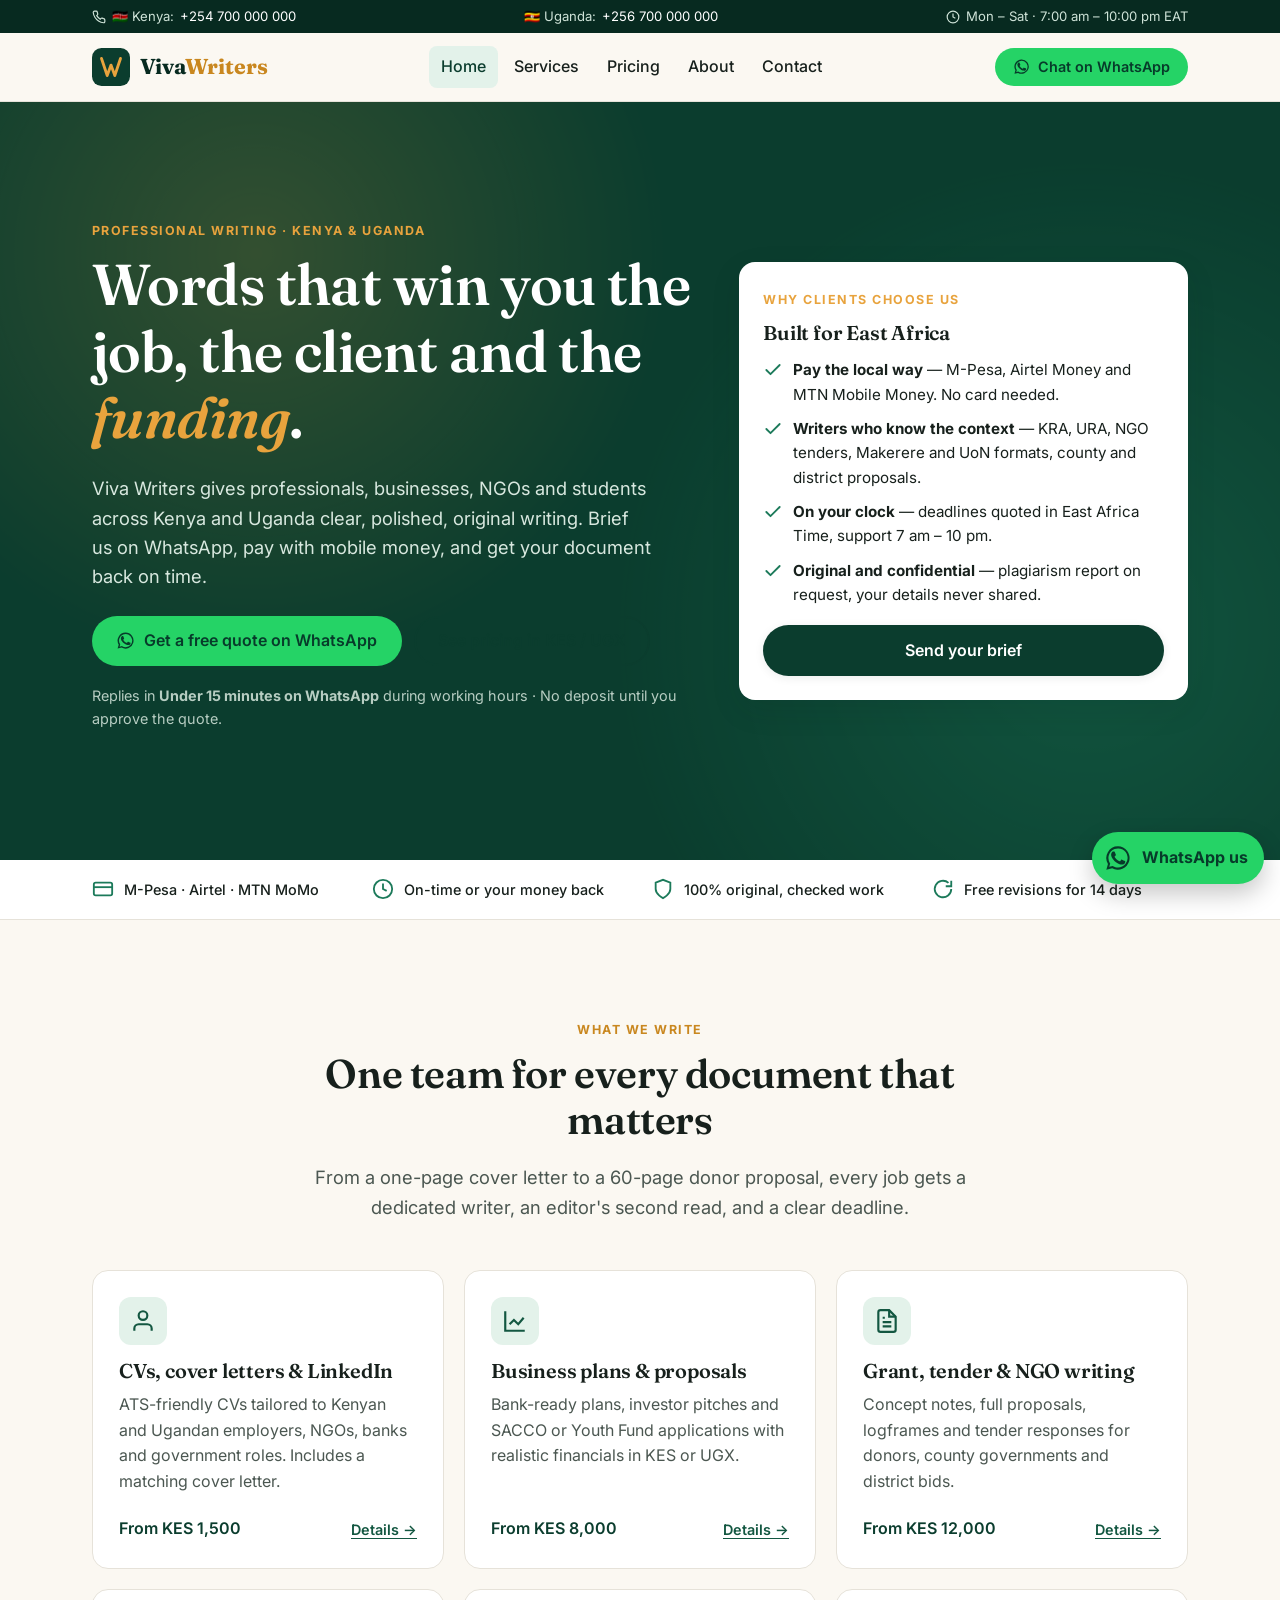
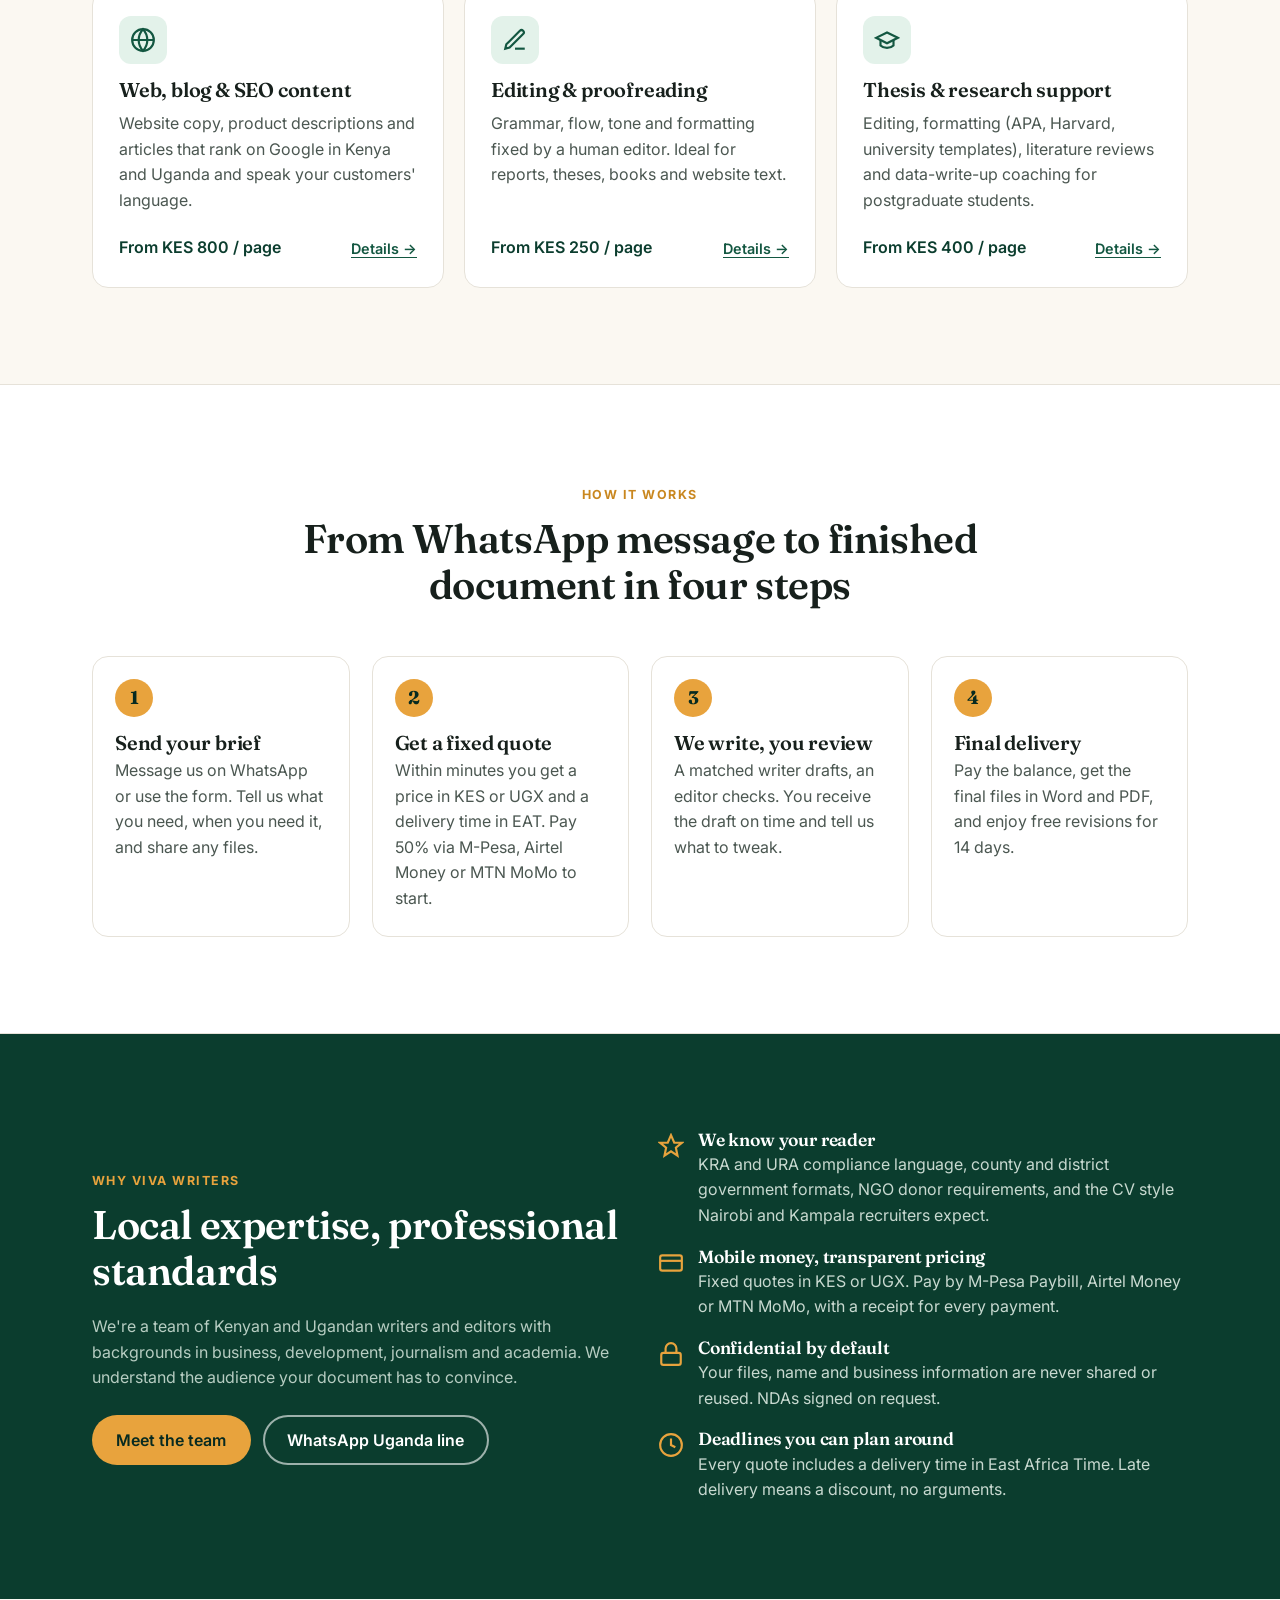
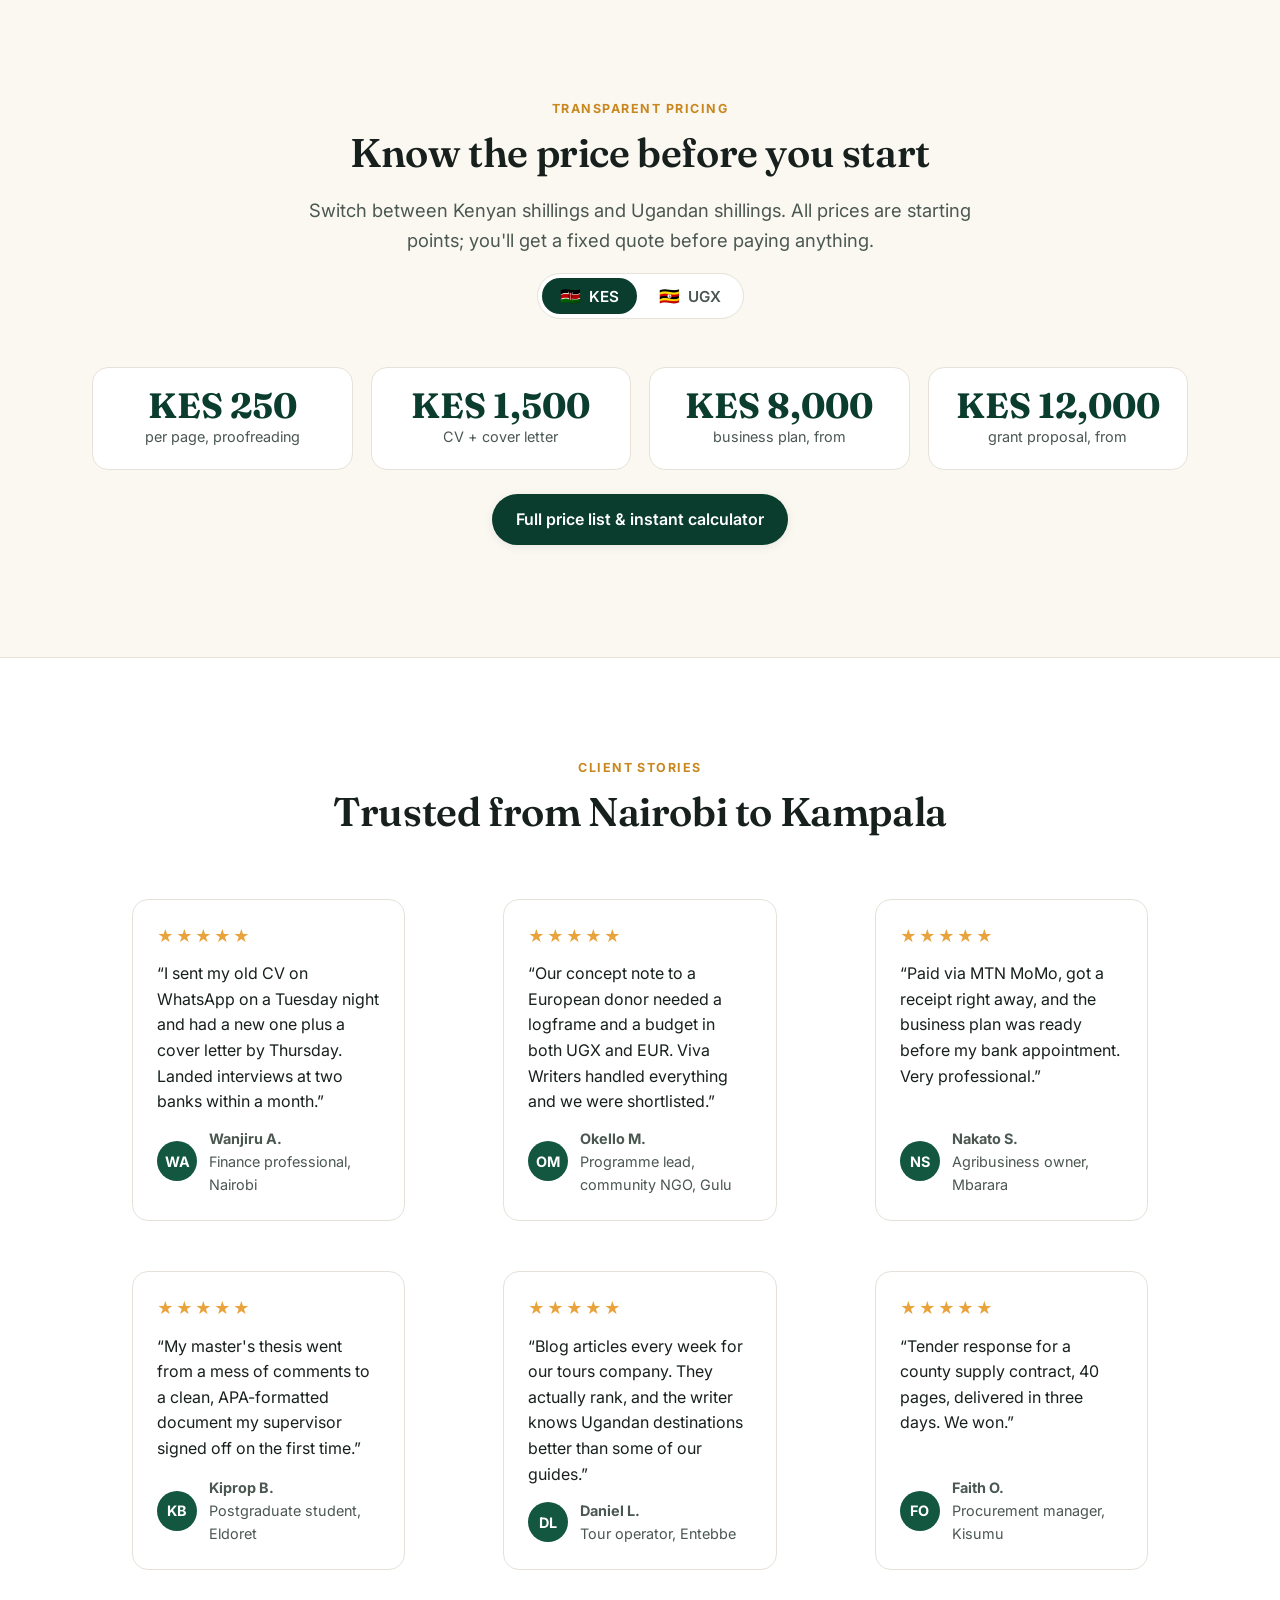
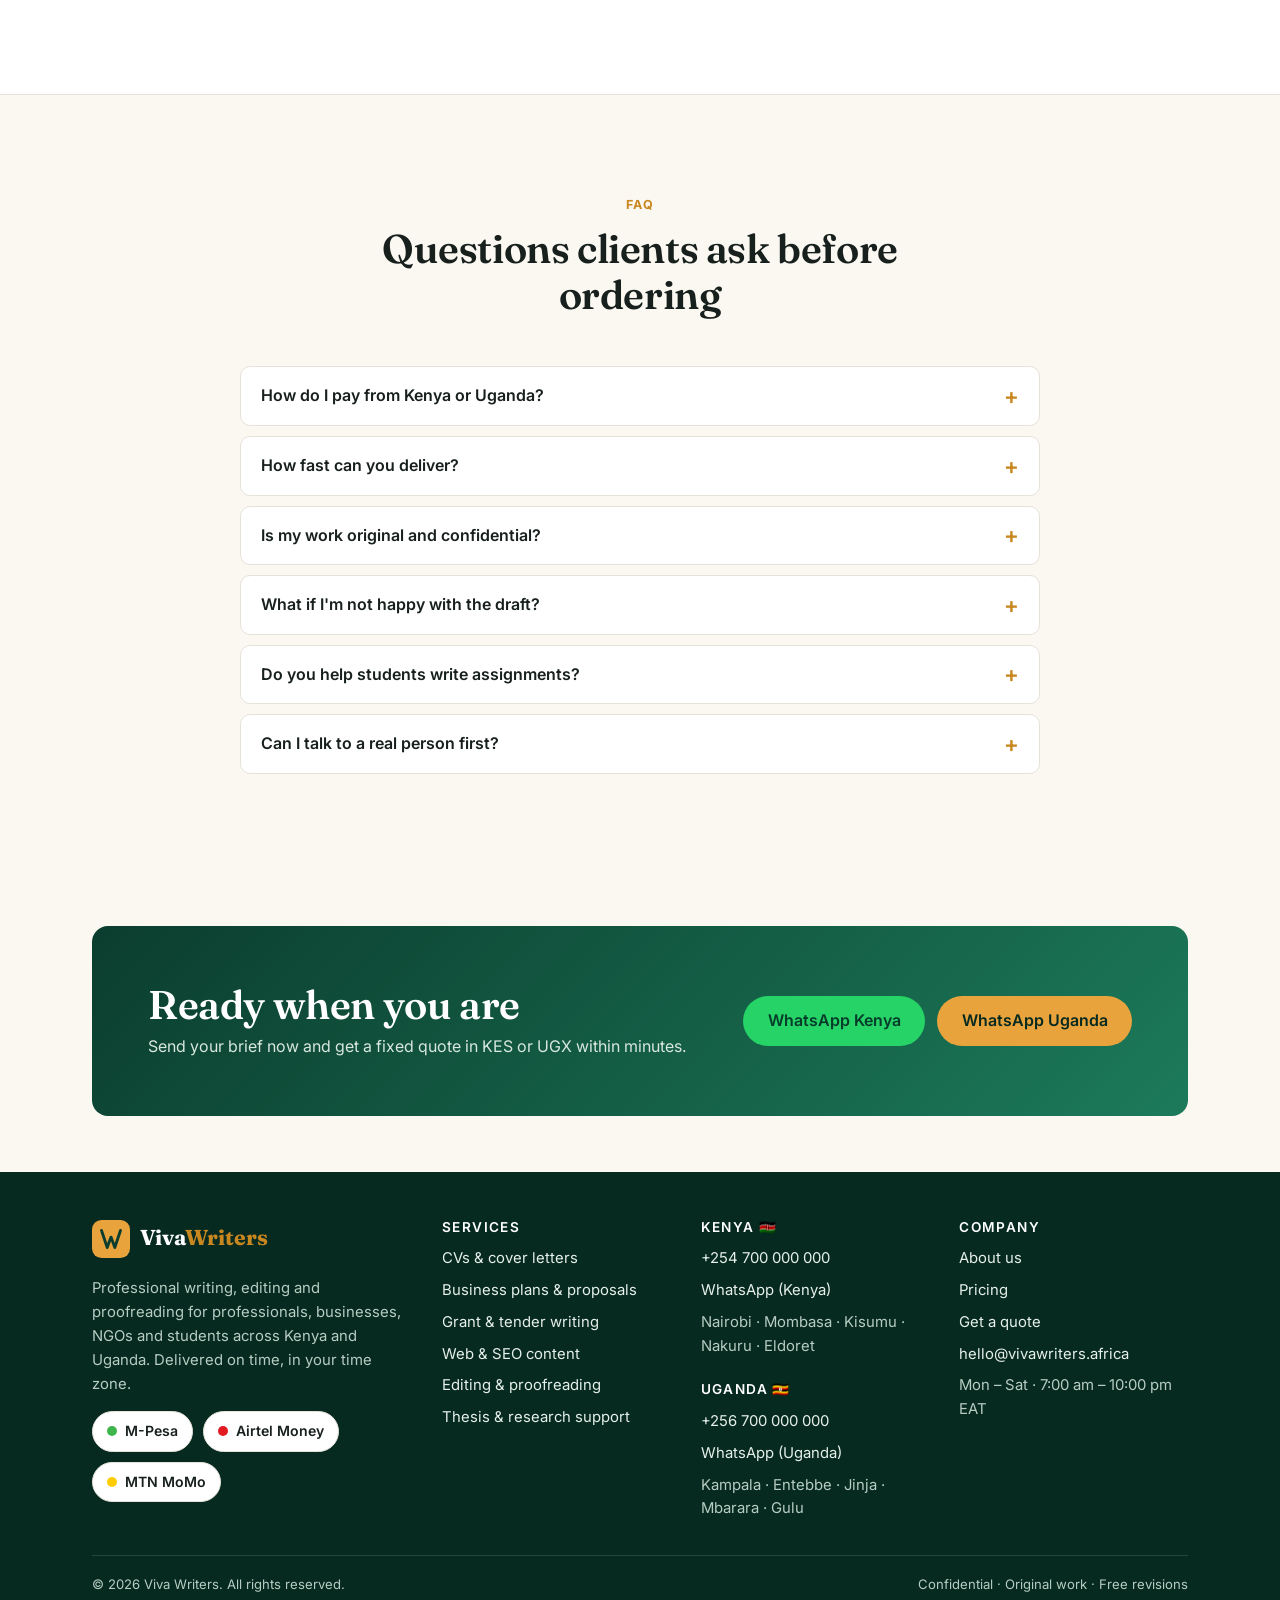
==== index.html @ 2bf0dd85 "Build Viva Writers marketing site for Kenya and Uganda clients Static, mobile-first site with home, " ====
<!DOCTYPE html>
<html lang="en">
<head>
  <meta charset="utf-8">
  <meta name="viewport" content="width=device-width, initial-scale=1">
  <title>Viva Writers | Professional Writing Services in Kenya & Uganda</title>
  <meta name="description" content="CVs, business plans, grant proposals, web content, editing and thesis support for clients in Kenya and Uganda. Fixed quotes in KES or UGX, pay with M-Pesa, Airtel Money or MTN MoMo.">
  <link rel="canonical" href="https://vivawriters.africa/">
  <meta name="theme-color" content="#0b3d2e">
  <meta property="og:type" content="website">
  <meta property="og:site_name" content="Viva Writers">
  <meta property="og:title" content="Viva Writers | Professional Writing Services in Kenya & Uganda">
  <meta property="og:description" content="CVs, business plans, grant proposals, web content, editing and thesis support for clients in Kenya and Uganda. Fixed quotes in KES or UGX, pay with M-Pesa, Airtel Money or MTN MoMo.">
  <meta property="og:url" content="https://vivawriters.africa/">
  <meta property="og:image" content="https://vivawriters.africa/assets/img/og-image.png">
  <meta property="og:locale" content="en_KE">
  <meta property="og:locale:alternate" content="en_UG">
  <meta name="twitter:card" content="summary_large_image">
  <meta name="geo.region" content="KE">
  <meta name="geo.placename" content="Nairobi; Kampala">
  <link rel="icon" href="assets/img/favicon.svg" type="image/svg+xml">
  <link rel="preconnect" href="https://fonts.googleapis.com">
  <link rel="preconnect" href="https://fonts.gstatic.com" crossorigin>
  <link href="https://fonts.googleapis.com/css2?family=Fraunces:ital,opsz,wght@0,9..144,600;0,9..144,700;1,9..144,600&family=Inter:wght@400;500;600;700&display=swap" rel="stylesheet">
  <link rel="stylesheet" href="assets/css/style.css">
  <script type="application/ld+json">
  {
    "@context": "https://schema.org",
    "@type": "ProfessionalService",
    "name": "Viva Writers",
    "description": "Professional writing, editing and proofreading services for clients in Kenya and Uganda. Pay with M-Pesa, Airtel Money or MTN Mobile Money.",
    "url": "https://vivawriters.africa/",
    "email": "hello@vivawriters.africa",
    "telephone": "+254700000000",
    "priceRange": "KES 250 – KES 50,000",
    "currenciesAccepted": "KES, UGX, USD",
    "paymentAccepted": "M-Pesa, Airtel Money, MTN Mobile Money, Bank transfer, PayPal",
    "areaServed": [
      { "@type": "Country", "name": "Kenya" },
      { "@type": "Country", "name": "Uganda" }
    ],
    "openingHours": "Mo-Sa 07:00-22:00",
    "sameAs": []
  }
  </script>
</head>
<body>
<a class="skip-link" href="#main">Skip to content</a>

<div class="topbar">
  <div class="wrap">
    <span><svg viewBox="0 0 24 24" fill="none" stroke="currentColor" stroke-width="2"><path d="M22 16.9v3a2 2 0 0 1-2.2 2 19.8 19.8 0 0 1-8.6-3.1 19.5 19.5 0 0 1-6-6A19.8 19.8 0 0 1 2.1 4.2 2 2 0 0 1 4.1 2h3a2 2 0 0 1 2 1.7c.1.9.4 1.8.7 2.6a2 2 0 0 1-.5 2.1L8.1 9.7a16 16 0 0 0 6 6l1.3-1.3a2 2 0 0 1 2.1-.4c.8.3 1.7.5 2.6.7a2 2 0 0 1 1.7 2z"/></svg>🇰🇪 Kenya: <a href="#" data-phone="ke">+254 700 000 000</a></span>
    <span class="topbar__ug">🇺🇬 Uganda: <a href="#" data-phone="ug">+256 700 000 000</a></span>
    <span><svg viewBox="0 0 24 24" fill="none" stroke="currentColor" stroke-width="2"><circle cx="12" cy="12" r="10"/><path d="M12 6v6l4 2"/></svg><span data-hours>Mon – Sat · 7:00 am – 10:00 pm EAT</span></span>
  </div>
</div>

<header class="header">
  <div class="wrap">
    <a class="logo" href="index.html" aria-label="Viva Writers home">
      <svg viewBox="0 0 40 40" aria-hidden="true"><rect width="40" height="40" rx="10" fill="#0b3d2e"/><path d="M10 11l6 18 4-11 4 11 6-18" fill="none" stroke="#e8a33d" stroke-width="3" stroke-linecap="round" stroke-linejoin="round"/></svg>
      <span>Viva<em>Writers</em></span>
    </a>
    <nav class="nav" aria-label="Main">
      <a href="index.html">Home</a>
      <a href="services.html">Services</a>
      <a href="pricing.html">Pricing</a>
      <a href="about.html">About</a>
      <a href="contact.html">Contact</a>
    </nav>
    <a class="btn btn--wa btn--sm header__cta" href="#" data-wa="ke">
      <svg viewBox="0 0 24 24" fill="currentColor"><path d="M17.5 14.4c-.3-.1-1.8-.9-2-1-.3-.1-.5-.1-.7.1-.2.3-.8 1-.9 1.2-.2.2-.3.2-.6.1-.3-.1-1.3-.5-2.4-1.5-.9-.8-1.5-1.8-1.7-2.1-.2-.3 0-.5.1-.6l.5-.5.3-.5c.1-.2 0-.4 0-.5l-.9-2.2c-.2-.6-.5-.5-.7-.5h-.6c-.2 0-.5.1-.8.4-.3.3-1 1-1 2.5s1.1 2.9 1.2 3.1c.1.2 2.1 3.2 5.1 4.5.7.3 1.3.5 1.7.6.7.2 1.4.2 1.9.1.6-.1 1.8-.7 2-1.4.2-.7.2-1.3.2-1.4-.1-.2-.3-.3-.6-.4zM12 2a10 10 0 0 0-8.6 15.1L2 22l5-1.3A10 10 0 1 0 12 2zm0 18.2c-1.5 0-3-.4-4.2-1.2l-.3-.2-3 .8.8-2.9-.2-.3A8.2 8.2 0 1 1 12 20.2z"/></svg>
      Chat on WhatsApp
    </a>
    <button class="nav-toggle" aria-expanded="false" aria-controls="mobile-nav" aria-label="Menu">
      <svg class="icon-open" viewBox="0 0 24 24" fill="none" stroke="currentColor" stroke-width="2" stroke-linecap="round"><path d="M4 7h16M4 12h16M4 17h16"/></svg>
      <svg class="icon-close" viewBox="0 0 24 24" fill="none" stroke="currentColor" stroke-width="2" stroke-linecap="round"><path d="M6 6l12 12M18 6L6 18"/></svg>
    </button>
  </div>
  <div class="mobile-nav" id="mobile-nav">
    <a href="index.html">Home</a>
    <a href="services.html">Services</a>
    <a href="pricing.html">Pricing</a>
    <a href="about.html">About</a>
    <a href="contact.html">Contact</a>
    <a class="btn btn--wa" href="#" data-wa="ke">Chat on WhatsApp</a>
  </div>
</header>

<main id="main">
<section class="hero">
  <div class="wrap">
    <div>
      <span class="eyebrow">Professional writing · Kenya &amp; Uganda</span>
      <h1>Words that win you the job, the client and the <em>funding</em>.</h1>
      <p class="lead">Viva Writers gives professionals, businesses, NGOs and students across Kenya and Uganda clear, polished, original writing. Brief us on WhatsApp, pay with mobile money, and get your document back on time.</p>
      <div class="btn-row mt-2">
        <a class="btn btn--wa" href="#" data-wa="ke"><svg viewBox="0 0 24 24" fill="currentColor"><path d="M17.5 14.4c-.3-.1-1.8-.9-2-1-.3-.1-.5-.1-.7.1-.2.3-.8 1-.9 1.2-.2.2-.3.2-.6.1-.3-.1-1.3-.5-2.4-1.5-.9-.8-1.5-1.8-1.7-2.1-.2-.3 0-.5.1-.6l.5-.5.3-.5c.1-.2 0-.4 0-.5l-.9-2.2c-.2-.6-.5-.5-.7-.5h-.6c-.2 0-.5.1-.8.4-.3.3-1 1-1 2.5s1.1 2.9 1.2 3.1c.1.2 2.1 3.2 5.1 4.5.7.3 1.3.5 1.7.6.7.2 1.4.2 1.9.1.6-.1 1.8-.7 2-1.4.2-.7.2-1.3.2-1.4-.1-.2-.3-.3-.6-.4zM12 2a10 10 0 0 0-8.6 15.1L2 22l5-1.3A10 10 0 1 0 12 2zm0 18.2c-1.5 0-3-.4-4.2-1.2l-.3-.2-3 .8.8-2.9-.2-.3A8.2 8.2 0 1 1 12 20.2z"/></svg>Get a free quote on WhatsApp</a>
        <a class="btn btn--ghost" href="pricing.html">See pricing in KES / UGX</a>
      </div>
      <p class="hero__note">Replies in <strong data-response>under 15 minutes</strong> during working hours · No deposit until you approve the quote.</p>
    </div>
    <div class="hero__card">
      <span class="eyebrow">Why clients choose us</span>
      <h3>Built for East Africa</h3>
      <ul>
        <li><svg viewBox="0 0 24 24" fill="none" stroke="currentColor" stroke-width="2.2" stroke-linecap="round" stroke-linejoin="round"><path d="M20 6L9 17l-5-5"/></svg><span><strong>Pay the local way</strong> — M-Pesa, Airtel Money and MTN Mobile Money. No card needed.</span></li>
        <li><svg viewBox="0 0 24 24" fill="none" stroke="currentColor" stroke-width="2.2" stroke-linecap="round" stroke-linejoin="round"><path d="M20 6L9 17l-5-5"/></svg><span><strong>Writers who know the context</strong> — KRA, URA, NGO tenders, Makerere and UoN formats, county and district proposals.</span></li>
        <li><svg viewBox="0 0 24 24" fill="none" stroke="currentColor" stroke-width="2.2" stroke-linecap="round" stroke-linejoin="round"><path d="M20 6L9 17l-5-5"/></svg><span><strong>On your clock</strong> — deadlines quoted in East Africa Time, support 7 am – 10 pm.</span></li>
        <li><svg viewBox="0 0 24 24" fill="none" stroke="currentColor" stroke-width="2.2" stroke-linecap="round" stroke-linejoin="round"><path d="M20 6L9 17l-5-5"/></svg><span><strong>Original and confidential</strong> — plagiarism report on request, your details never shared.</span></li>
      </ul>
      <a class="btn btn--primary btn--block" href="contact.html">Send your brief</a>
    </div>
  </div>
</section>

<section class="trust" aria-label="Highlights">
  <div class="wrap">
    <div class="trust__item"><svg viewBox="0 0 24 24" fill="none" stroke="currentColor" stroke-width="2"><rect x="2" y="5" width="20" height="14" rx="2"/><path d="M2 10h20"/></svg>M-Pesa · Airtel · MTN MoMo</div>
    <div class="trust__item"><svg viewBox="0 0 24 24" fill="none" stroke="currentColor" stroke-width="2"><circle cx="12" cy="12" r="10"/><path d="M12 6v6l4 2"/></svg>On-time or your money back</div>
    <div class="trust__item"><svg viewBox="0 0 24 24" fill="none" stroke="currentColor" stroke-width="2"><path d="M12 22s8-4 8-10V5l-8-3-8 3v7c0 6 8 10 8 10z"/></svg>100% original, checked work</div>
    <div class="trust__item"><svg viewBox="0 0 24 24" fill="none" stroke="currentColor" stroke-width="2"><path d="M21 12a9 9 0 1 1-3-6.7"/><path d="M21 3v6h-6"/></svg>Free revisions for 14 days</div>
  </div>
</section>

<section class="section">
  <div class="wrap">
    <div class="section-head center">
      <span class="eyebrow">What we write</span>
      <h2>One team for every document that matters</h2>
      <p class="lead">From a one-page cover letter to a 60-page donor proposal, every job gets a dedicated writer, an editor's second read, and a clear deadline.</p>
    </div>
    <div class="grid grid--3">
      <article class="card">
        <div class="card__icon"><svg viewBox="0 0 24 24" fill="none" stroke="currentColor" stroke-width="2"><path d="M20 21v-2a4 4 0 0 0-4-4H8a4 4 0 0 0-4 4v2"/><circle cx="12" cy="7" r="4"/></svg></div>
        <h3>CVs, cover letters &amp; LinkedIn</h3>
        <p>ATS-friendly CVs tailored to Kenyan and Ugandan employers, NGOs, banks and government roles. Includes a matching cover letter.</p>
        <div class="price"><span data-kes="1500" data-prefix="From ">From KES 1,500</span><a href="services.html#cv">Details →</a></div>
      </article>
      <article class="card">
        <div class="card__icon"><svg viewBox="0 0 24 24" fill="none" stroke="currentColor" stroke-width="2"><path d="M3 3v18h18"/><path d="M7 15l4-4 4 4 5-6"/></svg></div>
        <h3>Business plans &amp; proposals</h3>
        <p>Bank-ready plans, investor pitches and SACCO or Youth Fund applications with realistic financials in KES or UGX.</p>
        <div class="price"><span data-kes="8000" data-prefix="From ">From KES 8,000</span><a href="services.html#business">Details →</a></div>
      </article>
      <article class="card">
        <div class="card__icon"><svg viewBox="0 0 24 24" fill="none" stroke="currentColor" stroke-width="2"><path d="M14 2H6a2 2 0 0 0-2 2v16a2 2 0 0 0 2 2h12a2 2 0 0 0 2-2V8z"/><path d="M14 2v6h6M16 13H8M16 17H8M10 9H8"/></svg></div>
        <h3>Grant, tender &amp; NGO writing</h3>
        <p>Concept notes, full proposals, logframes and tender responses for donors, county governments and district bids.</p>
        <div class="price"><span data-kes="12000" data-prefix="From ">From KES 12,000</span><a href="services.html#grants">Details →</a></div>
      </article>
      <article class="card">
        <div class="card__icon"><svg viewBox="0 0 24 24" fill="none" stroke="currentColor" stroke-width="2"><circle cx="12" cy="12" r="10"/><path d="M2 12h20M12 2a15 15 0 0 1 4 10 15 15 0 0 1-4 10 15 15 0 0 1-4-10 15 15 0 0 1 4-10z"/></svg></div>
        <h3>Web, blog &amp; SEO content</h3>
        <p>Website copy, product descriptions and articles that rank on Google in Kenya and Uganda and speak your customers' language.</p>
        <div class="price"><span data-kes="800" data-prefix="From " data-suffix=" / page">From KES 800 / page</span><a href="services.html#content">Details →</a></div>
      </article>
      <article class="card">
        <div class="card__icon"><svg viewBox="0 0 24 24" fill="none" stroke="currentColor" stroke-width="2"><path d="M12 20h9"/><path d="M16.5 3.5a2.1 2.1 0 0 1 3 3L7 19l-4 1 1-4z"/></svg></div>
        <h3>Editing &amp; proofreading</h3>
        <p>Grammar, flow, tone and formatting fixed by a human editor. Ideal for reports, theses, books and website text.</p>
        <div class="price"><span data-kes="250" data-prefix="From " data-suffix=" / page">From KES 250 / page</span><a href="services.html#editing">Details →</a></div>
      </article>
      <article class="card">
        <div class="card__icon"><svg viewBox="0 0 24 24" fill="none" stroke="currentColor" stroke-width="2"><path d="M22 10L12 5 2 10l10 5z"/><path d="M6 12v5c3 3 9 3 12 0v-5"/></svg></div>
        <h3>Thesis &amp; research support</h3>
        <p>Editing, formatting (APA, Harvard, university templates), literature reviews and data-write-up coaching for postgraduate students.</p>
        <div class="price"><span data-kes="400" data-prefix="From " data-suffix=" / page">From KES 400 / page</span><a href="services.html#academic">Details →</a></div>
      </article>
    </div>
  </div>
</section>

<section class="section section--alt">
  <div class="wrap">
    <div class="section-head center">
      <span class="eyebrow">How it works</span>
      <h2>From WhatsApp message to finished document in four steps</h2>
    </div>
    <div class="steps">
      <div class="step"><h3>Send your brief</h3><p>Message us on WhatsApp or use the form. Tell us what you need, when you need it, and share any files.</p></div>
      <div class="step"><h3>Get a fixed quote</h3><p>Within minutes you get a price in KES or UGX and a delivery time in EAT. Pay 50% via M-Pesa, Airtel Money or MTN MoMo to start.</p></div>
      <div class="step"><h3>We write, you review</h3><p>A matched writer drafts, an editor checks. You receive the draft on time and tell us what to tweak.</p></div>
      <div class="step"><h3>Final delivery</h3><p>Pay the balance, get the final files in Word and PDF, and enjoy free revisions for 14 days.</p></div>
    </div>
  </div>
</section>

<section class="section section--dark">
  <div class="wrap split">
    <div>
      <span class="eyebrow">Why Viva Writers</span>
      <h2>Local expertise, professional standards</h2>
      <p class="muted">We're a team of Kenyan and Ugandan writers and editors with backgrounds in business, development, journalism and academia. We understand the audience your document has to convince.</p>
      <div class="btn-row mt-2">
        <a class="btn btn--gold" href="about.html">Meet the team</a>
        <a class="btn btn--ghost" href="#" data-wa="ug">WhatsApp Uganda line</a>
      </div>
    </div>
    <div class="features">
      <div class="feature"><svg viewBox="0 0 24 24" fill="none" stroke="currentColor" stroke-width="2"><path d="M12 2l3 7h7l-5.5 4.5L18 21l-6-4-6 4 1.5-7.5L2 9h7z"/></svg><div><h3>We know your reader</h3><p>KRA and URA compliance language, county and district government formats, NGO donor requirements, and the CV style Nairobi and Kampala recruiters expect.</p></div></div>
      <div class="feature"><svg viewBox="0 0 24 24" fill="none" stroke="currentColor" stroke-width="2"><rect x="2" y="5" width="20" height="14" rx="2"/><path d="M2 10h20"/></svg><div><h3>Mobile money, transparent pricing</h3><p>Fixed quotes in KES or UGX. Pay by M-Pesa Paybill, Airtel Money or MTN MoMo, with a receipt for every payment.</p></div></div>
      <div class="feature"><svg viewBox="0 0 24 24" fill="none" stroke="currentColor" stroke-width="2"><rect x="3" y="11" width="18" height="11" rx="2"/><path d="M7 11V7a5 5 0 0 1 10 0v4"/></svg><div><h3>Confidential by default</h3><p>Your files, name and business information are never shared or reused. NDAs signed on request.</p></div></div>
      <div class="feature"><svg viewBox="0 0 24 24" fill="none" stroke="currentColor" stroke-width="2"><circle cx="12" cy="12" r="10"/><path d="M12 6v6l4 2"/></svg><div><h3>Deadlines you can plan around</h3><p>Every quote includes a delivery time in East Africa Time. Late delivery means a discount, no arguments.</p></div></div>
    </div>
  </div>
</section>

<section class="section">
  <div class="wrap">
    <div class="section-head center">
      <span class="eyebrow">Transparent pricing</span>
      <h2>Know the price before you start</h2>
      <p class="lead">Switch between Kenyan shillings and Ugandan shillings. All prices are starting points; you'll get a fixed quote before paying anything.</p>
      <div class="currency-toggle" role="group" aria-label="Currency">
        <button type="button" data-set-currency="KES" aria-pressed="true"><span class="flag">🇰🇪</span> KES</button>
        <button type="button" data-set-currency="UGX" aria-pressed="false"><span class="flag">🇺🇬</span> UGX</button>
      </div>
    </div>
    <div class="stats">
      <div class="stat"><strong data-kes="250">KES 250</strong><span>per page, proofreading</span></div>
      <div class="stat"><strong data-kes="1500">KES 1,500</strong><span>CV + cover letter</span></div>
      <div class="stat"><strong data-kes="8000">KES 8,000</strong><span>business plan, from</span></div>
      <div class="stat"><strong data-kes="12000">KES 12,000</strong><span>grant proposal, from</span></div>
    </div>
    <p class="center mt-2"><a class="btn btn--primary" href="pricing.html">Full price list &amp; instant calculator</a></p>
  </div>
</section>

<section class="section section--alt">
  <div class="wrap">
    <div class="section-head center">
      <span class="eyebrow">Client stories</span>
      <h2>Trusted from Nairobi to Kampala</h2>
    </div>
    <div class="testimonials">
      <figure class="testimonial">
        <div class="stars" aria-label="5 out of 5 stars">★★★★★</div>
        <blockquote>“I sent my old CV on WhatsApp on a Tuesday night and had a new one plus a cover letter by Thursday. Landed interviews at two banks within a month.”</blockquote>
        <figcaption><span class="avatar">WA</span><span><strong>Wanjiru A.</strong><br>Finance professional, Nairobi</span></figcaption>
      </figure>
      <figure class="testimonial">
        <div class="stars" aria-label="5 out of 5 stars">★★★★★</div>
        <blockquote>“Our concept note to a European donor needed a logframe and a budget in both UGX and EUR. Viva Writers handled everything and we were shortlisted.”</blockquote>
        <figcaption><span class="avatar">OM</span><span><strong>Okello M.</strong><br>Programme lead, community NGO, Gulu</span></figcaption>
      </figure>
      <figure class="testimonial">
        <div class="stars" aria-label="5 out of 5 stars">★★★★★</div>
        <blockquote>“Paid via MTN MoMo, got a receipt right away, and the business plan was ready before my bank appointment. Very professional.”</blockquote>
        <figcaption><span class="avatar">NS</span><span><strong>Nakato S.</strong><br>Agribusiness owner, Mbarara</span></figcaption>
      </figure>
      <figure class="testimonial">
        <div class="stars" aria-label="5 out of 5 stars">★★★★★</div>
        <blockquote>“My master's thesis went from a mess of comments to a clean, APA-formatted document my supervisor signed off on the first time.”</blockquote>
        <figcaption><span class="avatar">KB</span><span><strong>Kiprop B.</strong><br>Postgraduate student, Eldoret</span></figcaption>
      </figure>
      <figure class="testimonial">
        <div class="stars" aria-label="5 out of 5 stars">★★★★★</div>
        <blockquote>“Blog articles every week for our tours company. They actually rank, and the writer knows Ugandan destinations better than some of our guides.”</blockquote>
        <figcaption><span class="avatar">DL</span><span><strong>Daniel L.</strong><br>Tour operator, Entebbe</span></figcaption>
      </figure>
      <figure class="testimonial">
        <div class="stars" aria-label="5 out of 5 stars">★★★★★</div>
        <blockquote>“Tender response for a county supply contract, 40 pages, delivered in three days. We won.”</blockquote>
        <figcaption><span class="avatar">FO</span><span><strong>Faith O.</strong><br>Procurement manager, Kisumu</span></figcaption>
      </figure>
    </div>
  </div>
</section>

<section class="section">
  <div class="wrap">
    <div class="section-head center">
      <span class="eyebrow">FAQ</span>
      <h2>Questions clients ask before ordering</h2>
    </div>
    <div class="faq">
      <details><summary>How do I pay from Kenya or Uganda?</summary><p>In Kenya, pay via M-Pesa Paybill or Send Money. In Uganda, use MTN Mobile Money or Airtel Money. Bank transfer and PayPal are also available. You pay 50% to start and the balance on delivery, and every payment gets a receipt.</p></details>
      <details><summary>How fast can you deliver?</summary><p>Short documents such as CVs and cover letters can be ready in 24 hours. Longer proposals and plans usually take 3 to 7 days. Rush delivery is available at a surcharge shown on the pricing page.</p></details>
      <details><summary>Is my work original and confidential?</summary><p>Yes. Everything is written from scratch and checked with plagiarism software. We never resell, publish or share your documents, and we sign NDAs on request.</p></details>
      <details><summary>What if I'm not happy with the draft?</summary><p>You get free revisions for 14 days after delivery. If we miss the agreed deadline, you receive a discount. If we can't deliver what was agreed, you get a refund.</p></details>
      <details><summary>Do you help students write assignments?</summary><p>We support students with editing, proofreading, formatting, referencing and research coaching. We don't write assessed work for submission as your own, but we will make your own work as strong as it can be.</p></details>
      <details><summary>Can I talk to a real person first?</summary><p>Of course. Message the Kenya or Uganda WhatsApp line and a coordinator, not a bot, will answer during working hours.</p></details>
    </div>
  </div>
</section>

<section class="section section--tight">
  <div class="wrap">
    <div class="cta-band">
      <div>
        <h2>Ready when you are</h2>
        <p>Send your brief now and get a fixed quote in KES or UGX within minutes.</p>
      </div>
      <div class="btn-row">
        <a class="btn btn--wa" href="#" data-wa="ke">WhatsApp Kenya</a>
        <a class="btn btn--gold" href="#" data-wa="ug">WhatsApp Uganda</a>
      </div>
    </div>
  </div>
</section>
</main>

<footer class="footer">
  <div class="wrap">
    <div class="footer__grid">
      <div>
        <a class="logo" href="index.html"><svg viewBox="0 0 40 40" aria-hidden="true"><rect width="40" height="40" rx="10" fill="#e8a33d"/><path d="M10 11l6 18 4-11 4 11 6-18" fill="none" stroke="#0b3d2e" stroke-width="3" stroke-linecap="round" stroke-linejoin="round"/></svg><span>Viva<em>Writers</em></span></a>
        <p class="mt-1">Professional writing, editing and proofreading for professionals, businesses, NGOs and students across Kenya and Uganda. Delivered on time, in your time zone.</p>
        <div class="pay-badges">
          <span class="badge badge--mpesa"><i></i>M-Pesa</span>
          <span class="badge badge--airtel"><i></i>Airtel Money</span>
          <span class="badge badge--mtn"><i></i>MTN MoMo</span>
        </div>
      </div>
      <div>
        <h4>Services</h4>
        <ul>
          <li><a href="services.html#cv">CVs &amp; cover letters</a></li>
          <li><a href="services.html#business">Business plans &amp; proposals</a></li>
          <li><a href="services.html#grants">Grant &amp; tender writing</a></li>
          <li><a href="services.html#content">Web &amp; SEO content</a></li>
          <li><a href="services.html#editing">Editing &amp; proofreading</a></li>
          <li><a href="services.html#academic">Thesis &amp; research support</a></li>
        </ul>
      </div>
      <div>
        <h4>Kenya 🇰🇪</h4>
        <ul>
          <li><a href="#" data-phone="ke">+254 700 000 000</a></li>
          <li><a href="#" data-wa="ke">WhatsApp (Kenya)</a></li>
          <li>Nairobi · Mombasa · Kisumu · Nakuru · Eldoret</li>
        </ul>
        <h4 class="mt-2">Uganda 🇺🇬</h4>
        <ul>
          <li><a href="#" data-phone="ug">+256 700 000 000</a></li>
          <li><a href="#" data-wa="ug">WhatsApp (Uganda)</a></li>
          <li>Kampala · Entebbe · Jinja · Mbarara · Gulu</li>
        </ul>
      </div>
      <div>
        <h4>Company</h4>
        <ul>
          <li><a href="about.html">About us</a></li>
          <li><a href="pricing.html">Pricing</a></li>
          <li><a href="contact.html">Get a quote</a></li>
          <li><a href="#" data-email>hello@vivawriters.africa</a></li>
          <li><span data-hours>Mon – Sat · 7:00 am – 10:00 pm EAT</span></li>
        </ul>
      </div>
    </div>
    <div class="footer__bottom">
      <span>© <span data-year>2026</span> Viva Writers. All rights reserved.</span>
      <span>Confidential · Original work · Free revisions</span>
    </div>
  </div>
</footer>

<a class="wa-float" href="#" data-wa="ke" aria-label="Chat with us on WhatsApp">
  <svg viewBox="0 0 24 24" fill="currentColor"><path d="M17.5 14.4c-.3-.1-1.8-.9-2-1-.3-.1-.5-.1-.7.1-.2.3-.8 1-.9 1.2-.2.2-.3.2-.6.1-.3-.1-1.3-.5-2.4-1.5-.9-.8-1.5-1.8-1.7-2.1-.2-.3 0-.5.1-.6l.5-.5.3-.5c.1-.2 0-.4 0-.5l-.9-2.2c-.2-.6-.5-.5-.7-.5h-.6c-.2 0-.5.1-.8.4-.3.3-1 1-1 2.5s1.1 2.9 1.2 3.1c.1.2 2.1 3.2 5.1 4.5.7.3 1.3.5 1.7.6.7.2 1.4.2 1.9.1.6-.1 1.8-.7 2-1.4.2-.7.2-1.3.2-1.4-.1-.2-.3-.3-.6-.4zM12 2a10 10 0 0 0-8.6 15.1L2 22l5-1.3A10 10 0 1 0 12 2zm0 18.2c-1.5 0-3-.4-4.2-1.2l-.3-.2-3 .8.8-2.9-.2-.3A8.2 8.2 0 1 1 12 20.2z"/></svg>
  <span>WhatsApp us</span>
</a>

<script src="assets/js/config.js"></script>
<script src="assets/js/main.js"></script>
</body>
</html>
---- assets/css/style.css ----
/* ==========================================================================
   Viva Writers – stylesheet
   Mobile-first, lightweight, no framework. Colours: deep forest green,
   warm gold, cream paper. Fonts: Fraunces (display) + Inter (text).
   ========================================================================== */

:root {
  --green-900: #072a20;
  --green-800: #0b3d2e;
  --green-700: #135741;
  --green-600: #1c7a5a;
  --green-100: #e3f2ea;
  --gold-600: #c9871f;
  --gold-500: #e8a33d;
  --gold-100: #fdf1dc;
  --cream: #fbf8f2;
  --paper: #ffffff;
  --ink: #17201c;
  --ink-soft: #4b5751;
  --ink-mute: #7d877f;
  --line: #e6e2d9;
  --wa: #25d366;
  --wa-dark: #128c7e;
  --radius: 16px;
  --radius-sm: 10px;
  --shadow: 0 10px 30px rgba(7, 42, 32, .10);
  --shadow-sm: 0 2px 10px rgba(7, 42, 32, .08);
  --font-display: "Fraunces", Georgia, "Times New Roman", serif;
  --font-body: "Inter", system-ui, -apple-system, "Segoe UI", Roboto, sans-serif;
  --max: 1160px;
  --gutter: clamp(16px, 4vw, 32px);
}

*, *::before, *::after { box-sizing: border-box; }
html { scroll-behavior: smooth; -webkit-text-size-adjust: 100%; }
body {
  margin: 0;
  font-family: var(--font-body);
  font-size: 16px;
  line-height: 1.6;
  color: var(--ink);
  background: var(--cream);
}
img, svg { max-width: 100%; display: block; }
a { color: var(--green-700); text-decoration-thickness: 1px; text-underline-offset: 3px; }
a:hover { color: var(--green-600); }
h1, h2, h3, h4 { font-family: var(--font-display); line-height: 1.15; margin: 0 0 .5em; font-weight: 600; letter-spacing: -.01em; }
h1 { font-size: clamp(2.1rem, 5.5vw, 3.6rem); }
h2 { font-size: clamp(1.7rem, 3.6vw, 2.5rem); }
h3 { font-size: 1.25rem; }
p { margin: 0 0 1em; }
ul { padding-left: 1.2em; }
.lead { font-size: 1.15rem; color: var(--ink-soft); }
.muted { color: var(--ink-mute); }
.small { font-size: .875rem; }
.eyebrow {
  display: inline-block; font-size: .78rem; font-weight: 700; letter-spacing: .12em;
  text-transform: uppercase; color: var(--gold-600); margin-bottom: .9em;
}
.center { text-align: center; }
.wrap { max-width: var(--max); margin: 0 auto; padding-inline: var(--gutter); }
.section { padding-block: clamp(56px, 8vw, 96px); }
.section--tight { padding-block: clamp(36px, 5vw, 56px); }
.section--alt { background: var(--paper); border-block: 1px solid var(--line); }
.section--dark { background: var(--green-800); color: #eef5f1; }
.section--dark h2, .section--dark h3 { color: #fff; }
.section--dark .eyebrow { color: var(--gold-500); }
.section--dark .muted { color: #b7cdc2; }
.section-head { max-width: 680px; margin-bottom: clamp(28px, 4vw, 48px); }
.section-head.center { margin-inline: auto; }
.skip-link {
  position: absolute; left: -999px; top: 8px; background: var(--gold-500); color: var(--ink);
  padding: 8px 12px; border-radius: 8px; z-index: 1000;
}
.skip-link:focus { left: 8px; }
:focus-visible { outline: 3px solid var(--gold-500); outline-offset: 2px; }

/* Buttons ---------------------------------------------------------------- */
.btn {
  display: inline-flex; align-items: center; justify-content: center; gap: .55em;
  padding: .85em 1.4em; border-radius: 999px; font-weight: 600; font-size: 1rem;
  text-decoration: none; border: 2px solid transparent; cursor: pointer; line-height: 1.2;
  transition: transform .15s ease, box-shadow .15s ease, background .15s ease;
  font-family: var(--font-body);
}
.btn:hover { transform: translateY(-1px); }
.btn:active { transform: translateY(0); }
.btn svg { width: 1.2em; height: 1.2em; flex: none; }
.btn--primary { background: var(--green-800); color: #fff; box-shadow: var(--shadow-sm); }
.btn--primary:hover { background: var(--green-700); color: #fff; }
.btn--gold { background: var(--gold-500); color: var(--green-900); }
.btn--gold:hover { background: #f0b356; color: var(--green-900); }
.btn--wa { background: var(--wa); color: #073b2a; }
.btn--wa:hover { background: #2ee374; color: #073b2a; }
.btn--ghost { background: transparent; color: var(--green-800); border-color: var(--green-800); }
.btn--ghost:hover { background: var(--green-100); color: var(--green-800); }
.section--dark .btn--ghost { color: #fff; border-color: rgba(255,255,255,.6); }
.section--dark .btn--ghost:hover { background: rgba(255,255,255,.1); color: #fff; }
.btn--block { width: 100%; }
.btn--sm { padding: .6em 1.1em; font-size: .9rem; }
.btn-row { display: flex; flex-wrap: wrap; gap: 12px; }

/* Header ----------------------------------------------------------------- */
.topbar {
  background: var(--green-900); color: #cfe3d8; font-size: .82rem;
}
.topbar .wrap { display: flex; flex-wrap: wrap; justify-content: space-between; gap: 6px 18px; padding-block: 6px; }
.topbar a { color: #fff; text-decoration: none; }
.topbar a:hover { text-decoration: underline; }
.topbar span { display: inline-flex; align-items: center; gap: 6px; }
.topbar svg { width: 14px; height: 14px; }
.topbar .topbar__ug { display: none; }
@media (min-width: 640px) { .topbar .topbar__ug { display: inline-flex; } }

.header {
  position: sticky; top: 0; z-index: 50; background: rgba(251,248,242,.92);
  backdrop-filter: saturate(150%) blur(10px); border-bottom: 1px solid var(--line);
}
.header .wrap { display: flex; align-items: center; justify-content: space-between; gap: 16px; min-height: 68px; }
.logo { display: inline-flex; align-items: center; gap: 10px; text-decoration: none; color: var(--green-900); font-family: var(--font-display); font-weight: 700; font-size: 1.35rem; }
.logo svg { width: 38px; height: 38px; }
.logo span em { font-style: normal; color: var(--gold-600); }
.nav { display: none; align-items: center; gap: 4px; }
.nav a { padding: 8px 12px; border-radius: 8px; text-decoration: none; color: var(--ink); font-weight: 500; }
.nav a:hover, .nav a[aria-current="page"] { background: var(--green-100); color: var(--green-800); }
.header__cta { display: none; }
.nav-toggle {
  display: inline-flex; align-items: center; justify-content: center; width: 44px; height: 44px;
  border: 1px solid var(--line); background: #fff; border-radius: 10px; cursor: pointer;
}
.nav-toggle svg { width: 22px; height: 22px; }
.nav-toggle .icon-close { display: none; }
.nav-toggle[aria-expanded="true"] .icon-open { display: none; }
.nav-toggle[aria-expanded="true"] .icon-close { display: block; }
.mobile-nav { display: none; background: #fff; border-bottom: 1px solid var(--line); }
.mobile-nav.is-open { display: block; }
.mobile-nav a { display: block; padding: 14px var(--gutter); text-decoration: none; color: var(--ink); font-weight: 500; border-top: 1px solid var(--line); }
.mobile-nav a[aria-current="page"] { color: var(--green-800); background: var(--green-100); }
.mobile-nav .btn { margin: 14px var(--gutter); display: flex; border-top: 0; }
@media (min-width: 900px) {
  .nav, .header__cta { display: inline-flex; }
  .nav-toggle, .mobile-nav { display: none !important; }
}

/* Hero ------------------------------------------------------------------- */
.hero {
  position: relative; overflow: hidden; background: var(--green-800); color: #fff;
  padding-block: clamp(56px, 9vw, 120px);
}
.hero::before {
  content: ""; position: absolute; inset: 0; pointer-events: none; opacity: .18;
  background-image: radial-gradient(circle at 20% 20%, var(--gold-500) 0, transparent 35%),
                    radial-gradient(circle at 85% 70%, #2fbf8b 0, transparent 40%);
}
.hero .wrap { position: relative; display: grid; gap: 40px; align-items: center; }
.hero h1 { color: #fff; margin-bottom: .4em; }
.hero h1 em { font-style: italic; color: var(--gold-500); }
.hero .lead { color: #d8e8df; max-width: 560px; }
.hero .eyebrow { color: var(--gold-500); }
.hero__note { margin-top: 18px; color: #b7cdc2; font-size: .9rem; }
.hero__card {
  background: #fff; color: var(--ink); border-radius: var(--radius); padding: 24px; box-shadow: var(--shadow);
}
.hero__card h3 { margin-bottom: 4px; }
.hero__card ul { list-style: none; padding: 0; margin: 14px 0 18px; display: grid; gap: 10px; }
.hero__card li { display: flex; gap: 10px; align-items: flex-start; font-size: .95rem; }
.hero__card li svg { width: 20px; height: 20px; flex: none; color: var(--green-600); margin-top: 2px; }
@media (min-width: 900px) { .hero .wrap { grid-template-columns: 1.15fr .85fr; } }

/* Trust strip ------------------------------------------------------------ */
.trust { background: var(--paper); border-bottom: 1px solid var(--line); }
.trust .wrap { display: grid; grid-template-columns: repeat(2, 1fr); gap: 14px 24px; padding-block: 18px; }
.trust__item { display: flex; align-items: center; gap: 10px; font-size: .9rem; font-weight: 500; }
.trust__item svg { width: 22px; height: 22px; color: var(--green-600); flex: none; }
@media (min-width: 760px) { .trust .wrap { grid-template-columns: repeat(4, 1fr); } }

/* Stats ------------------------------------------------------------------ */
.stats { display: grid; grid-template-columns: repeat(2, 1fr); gap: 18px; }
.stat { text-align: center; padding: 20px 10px; background: var(--paper); border: 1px solid var(--line); border-radius: var(--radius); }
.stat strong { display: block; font-family: var(--font-display); font-size: 2.2rem; color: var(--green-800); line-height: 1; }
.stat span { font-size: .9rem; color: var(--ink-soft); }
@media (min-width: 760px) { .stats { grid-template-columns: repeat(4, 1fr); } }

/* Cards / grids ---------------------------------------------------------- */
.grid { display: grid; gap: 20px; }
.grid--2 { grid-template-columns: 1fr; }
.grid--3 { grid-template-columns: 1fr; }
@media (min-width: 640px) { .grid--2, .grid--3 { grid-template-columns: repeat(2, 1fr); } }
@media (min-width: 960px) { .grid--3 { grid-template-columns: repeat(3, 1fr); } }
.card {
  background: var(--paper); border: 1px solid var(--line); border-radius: var(--radius); padding: 26px;
  display: flex; flex-direction: column; gap: 10px; transition: transform .2s ease, box-shadow .2s ease;
}
.card:hover { transform: translateY(-3px); box-shadow: var(--shadow); }
.card__icon {
  width: 48px; height: 48px; border-radius: 12px; background: var(--green-100); color: var(--green-700);
  display: grid; place-items: center;
}
.card__icon svg { width: 26px; height: 26px; }
.card h3 { margin: 4px 0 0; }
.card p { color: var(--ink-soft); margin: 0; }
.card .price { margin-top: auto; padding-top: 12px; font-weight: 600; color: var(--green-800); display: flex; justify-content: space-between; align-items: center; gap: 8px; flex-wrap: wrap; }
.card .price a { font-size: .9rem; }
.section--dark .card { background: rgba(255,255,255,.06); border-color: rgba(255,255,255,.14); color: #eef5f1; }
.section--dark .card p { color: #c8d9d0; }
.section--dark .card__icon { background: rgba(232,163,61,.18); color: var(--gold-500); }

/* Steps ------------------------------------------------------------------ */
.steps { display: grid; gap: 22px; counter-reset: step; }
.step { position: relative; padding: 24px 24px 24px 74px; background: var(--paper); border: 1px solid var(--line); border-radius: var(--radius); }
.step::before {
  counter-increment: step; content: counter(step);
  position: absolute; left: 22px; top: 22px; width: 38px; height: 38px; border-radius: 50%;
  background: var(--gold-500); color: var(--green-900); font-weight: 700; display: grid; place-items: center; font-family: var(--font-display); font-size: 1.15rem;
}
.step h3 { margin-bottom: 4px; }
.step p { margin: 0; color: var(--ink-soft); }
@media (min-width: 900px) { .steps { grid-template-columns: repeat(4, 1fr); } .step { padding: 74px 22px 24px; } }

/* Feature list ----------------------------------------------------------- */
.features { display: grid; gap: 18px; }
.feature { display: flex; gap: 14px; }
.feature svg { width: 26px; height: 26px; flex: none; color: var(--gold-500); margin-top: 3px; }
.feature h3 { font-size: 1.1rem; margin-bottom: 2px; }
.feature p { margin: 0; color: var(--ink-soft); }
.section--dark .feature p { color: #c8d9d0; }
.split { display: grid; gap: 36px; align-items: center; }
@media (min-width: 900px) { .split { grid-template-columns: 1fr 1fr; } }
.section--dark .features .feature p { color: #c8d9d0; }

/* Currency toggle -------------------------------------------------------- */
.currency-toggle {
  display: inline-flex; background: var(--paper); border: 1px solid var(--line); border-radius: 999px; padding: 4px; gap: 4px;
}
.currency-toggle button {
  border: 0; background: transparent; padding: 8px 18px; border-radius: 999px; font-weight: 600; cursor: pointer;
  color: var(--ink-soft); font-family: var(--font-body); font-size: .95rem; display: inline-flex; align-items: center; gap: 8px;
}
.currency-toggle button[aria-pressed="true"] { background: var(--green-800); color: #fff; }
.currency-toggle .flag { font-size: 1.1em; }

/* Pricing table ---------------------------------------------------------- */
.table-wrap { overflow-x: auto; border: 1px solid var(--line); border-radius: var(--radius); background: var(--paper); }
table { width: 100%; border-collapse: collapse; min-width: 560px; }
th, td { padding: 14px 16px; text-align: left; border-bottom: 1px solid var(--line); vertical-align: top; }
th { background: var(--green-100); color: var(--green-800); font-size: .85rem; letter-spacing: .04em; text-transform: uppercase; }
tr:last-child td { border-bottom: 0; }
td strong { color: var(--green-800); }

/* Calculator ------------------------------------------------------------- */
.calc { display: grid; gap: 24px; }
@media (min-width: 900px) { .calc { grid-template-columns: 1.1fr .9fr; } }
.calc__result {
  background: var(--green-800); color: #fff; border-radius: var(--radius); padding: 28px; display: flex; flex-direction: column; gap: 10px;
}
.calc__result .amount { font-family: var(--font-display); font-size: clamp(2.2rem, 5vw, 3.2rem); line-height: 1; color: var(--gold-500); }
.calc__result .muted { color: #b7cdc2; }
.calc__result .btn { margin-top: auto; }

/* Forms ------------------------------------------------------------------ */
.form { display: grid; gap: 16px; }
.form__row { display: grid; gap: 16px; }
@media (min-width: 640px) { .form__row { grid-template-columns: 1fr 1fr; } }
label { font-weight: 600; font-size: .92rem; display: block; margin-bottom: 6px; }
label .opt { font-weight: 400; color: var(--ink-mute); }
input, select, textarea {
  width: 100%; padding: 12px 14px; border: 1px solid #cfcbc2; border-radius: var(--radius-sm); font: inherit; color: var(--ink);
  background: #fff;
}
input:focus, select:focus, textarea:focus { border-color: var(--green-600); outline: 3px solid rgba(28,122,90,.18); }
textarea { min-height: 130px; resize: vertical; }
.form__note { font-size: .85rem; color: var(--ink-mute); }
.form__status { padding: 12px 14px; border-radius: var(--radius-sm); font-size: .95rem; display: none; }
.form__status.is-ok { display: block; background: var(--green-100); color: var(--green-800); }
.form__status.is-err { display: block; background: #fde8e8; color: #8a1f1f; }
.honeypot { position: absolute; left: -9999px; }

/* Testimonials ----------------------------------------------------------- */
.testimonials {
  display: grid; grid-auto-flow: column; grid-auto-columns: min(85%, 360px); gap: 18px; overflow-x: auto;
  scroll-snap-type: x mandatory; padding-bottom: 12px; -webkit-overflow-scrolling: touch;
}
.testimonials::-webkit-scrollbar { height: 8px; }
.testimonials::-webkit-scrollbar-thumb { background: var(--line); border-radius: 8px; }
.testimonial { scroll-snap-align: start; background: var(--paper); border: 1px solid var(--line); border-radius: var(--radius); padding: 24px; display: flex; flex-direction: column; gap: 12px; }
.testimonial .stars { color: var(--gold-500); letter-spacing: 2px; }
.testimonial blockquote { margin: 0; font-size: 1rem; color: var(--ink); }
.testimonial figcaption { display: flex; align-items: center; gap: 12px; font-size: .9rem; color: var(--ink-soft); margin-top: auto; }
.avatar { width: 40px; height: 40px; border-radius: 50%; background: var(--green-700); color: #fff; display: grid; place-items: center; font-weight: 700; flex: none; }
@media (min-width: 960px) { .testimonials { grid-auto-flow: row; grid-template-columns: repeat(3, 1fr); grid-auto-columns: auto; overflow: visible; } }

/* FAQ -------------------------------------------------------------------- */
.faq { display: grid; gap: 10px; max-width: 800px; margin-inline: auto; }
.faq details { background: var(--paper); border: 1px solid var(--line); border-radius: var(--radius-sm); padding: 0 20px; }
.faq summary { cursor: pointer; padding: 16px 0; font-weight: 600; list-style: none; display: flex; justify-content: space-between; gap: 12px; align-items: center; }
.faq summary::-webkit-details-marker { display: none; }
.faq summary::after { content: "+"; font-size: 1.4rem; color: var(--gold-600); line-height: 1; }
.faq details[open] summary::after { content: "–"; }
.faq details p { padding-bottom: 16px; margin: 0; color: var(--ink-soft); }

/* CTA band --------------------------------------------------------------- */
.cta-band { background: linear-gradient(135deg, var(--green-800), var(--green-600)); color: #fff; border-radius: var(--radius); padding: clamp(30px, 5vw, 56px); display: grid; gap: 22px; align-items: center; }
.cta-band h2 { color: #fff; margin: 0; }
.cta-band p { margin: 6px 0 0; color: #d8e8df; }
@media (min-width: 800px) { .cta-band { grid-template-columns: 1.4fr auto; } }

/* Payment badges --------------------------------------------------------- */
.pay-badges { display: flex; flex-wrap: wrap; gap: 10px; }
.badge {
  display: inline-flex; align-items: center; gap: 8px; padding: 8px 14px; border-radius: 999px; background: var(--paper);
  border: 1px solid var(--line); font-size: .88rem; font-weight: 600; color: var(--ink);
}
.badge i { width: 10px; height: 10px; border-radius: 50%; display: inline-block; }
.badge--mpesa i { background: #3fb54b; }
.badge--airtel i { background: #e21b22; }
.badge--mtn i { background: #ffcc00; }
.badge--bank i { background: var(--green-700); }
.badge--paypal i { background: #1e63c6; }
.section--dark .badge { background: rgba(255,255,255,.08); border-color: rgba(255,255,255,.18); color: #fff; }

/* Contact blocks --------------------------------------------------------- */
.contact-card { background: var(--paper); border: 1px solid var(--line); border-radius: var(--radius); padding: 24px; }
.contact-card h3 { display: flex; align-items: center; gap: 10px; }
.contact-card h3 .flag { font-size: 1.3em; }
.contact-card dl { margin: 0; display: grid; grid-template-columns: auto 1fr; gap: 8px 14px; font-size: .95rem; }
.contact-card dt { color: var(--ink-mute); }
.contact-card dd { margin: 0; }
.cities { display: flex; flex-wrap: wrap; gap: 8px; list-style: none; padding: 0; margin: 12px 0 0; }
.cities li { background: var(--green-100); color: var(--green-800); padding: 4px 12px; border-radius: 999px; font-size: .85rem; font-weight: 500; }

/* Prose pages ------------------------------------------------------------ */
.page-hero { background: var(--green-800); color: #fff; padding-block: clamp(44px, 7vw, 80px); }
.page-hero h1 { color: #fff; margin-bottom: .3em; }
.page-hero p { color: #d8e8df; max-width: 640px; margin: 0; font-size: 1.1rem; }
.service-block { display: grid; gap: 24px; padding-block: 36px; border-bottom: 1px solid var(--line); }
.service-block:last-child { border-bottom: 0; }
.service-block h2 { font-size: 1.6rem; }
.service-block ul { margin: 0; padding-left: 1.1em; color: var(--ink-soft); }
.service-block .aside { background: var(--paper); border: 1px solid var(--line); border-radius: var(--radius); padding: 22px; }
.service-block .aside strong { font-size: 1.3rem; color: var(--green-800); font-family: var(--font-display); display: block; }
@media (min-width: 900px) { .service-block { grid-template-columns: 1.4fr .8fr; align-items: start; } }
.checklist { list-style: none; padding: 0; margin: 0; display: grid; gap: 10px; }
.checklist li { display: flex; gap: 10px; align-items: flex-start; }
.checklist svg { width: 20px; height: 20px; color: var(--green-600); flex: none; margin-top: 3px; }

/* Team ------------------------------------------------------------------- */
.team { display: grid; gap: 20px; grid-template-columns: 1fr; }
@media (min-width: 640px) { .team { grid-template-columns: repeat(2, 1fr); } }
@media (min-width: 960px) { .team { grid-template-columns: repeat(4, 1fr); } }
.member { text-align: center; background: var(--paper); border: 1px solid var(--line); border-radius: var(--radius); padding: 24px 18px; }
.member .avatar { width: 72px; height: 72px; font-size: 1.4rem; margin: 0 auto 12px; background: var(--green-800); }
.member h3 { font-size: 1.1rem; margin-bottom: 2px; }
.member p { margin: 0; font-size: .9rem; color: var(--ink-soft); }

/* Footer ----------------------------------------------------------------- */
.footer { background: var(--green-900); color: #b7cdc2; padding-block: 48px 28px; font-size: .93rem; }
.footer a { color: #e6f0ea; text-decoration: none; }
.footer a:hover { color: var(--gold-500); }
.footer__grid { display: grid; gap: 30px; }
@media (min-width: 760px) { .footer__grid { grid-template-columns: 1.4fr 1fr 1fr 1fr; } }
.footer h4 { color: #fff; font-family: var(--font-body); font-size: .85rem; text-transform: uppercase; letter-spacing: .1em; margin-bottom: 12px; }
.footer ul { list-style: none; padding: 0; margin: 0; display: grid; gap: 8px; }
.footer .logo { color: #fff; }
.footer__bottom { border-top: 1px solid rgba(255,255,255,.12); margin-top: 34px; padding-top: 18px; display: flex; flex-wrap: wrap; justify-content: space-between; gap: 8px; font-size: .82rem; }

/* Floating WhatsApp ------------------------------------------------------ */
.wa-float {
  position: fixed; right: 16px; bottom: 16px; z-index: 60; display: inline-flex; align-items: center; gap: 10px;
  background: var(--wa); color: #073b2a; padding: 12px 16px 12px 12px; border-radius: 999px; text-decoration: none;
  font-weight: 700; box-shadow: 0 10px 24px rgba(0,0,0,.22);
}
.wa-float svg { width: 28px; height: 28px; }
.wa-float span { display: none; }
@media (min-width: 640px) { .wa-float span { display: inline; } }
.wa-float:hover { background: #2ee374; color: #073b2a; }

/* Utilities -------------------------------------------------------------- */
.mt-1 { margin-top: 12px; } .mt-2 { margin-top: 24px; } .mt-3 { margin-top: 40px; }
.mb-0 { margin-bottom: 0; }
.hide { display: none !important; }
@media (prefers-reduced-motion: reduce) { html { scroll-behavior: auto; } .btn, .card { transition: none; } }
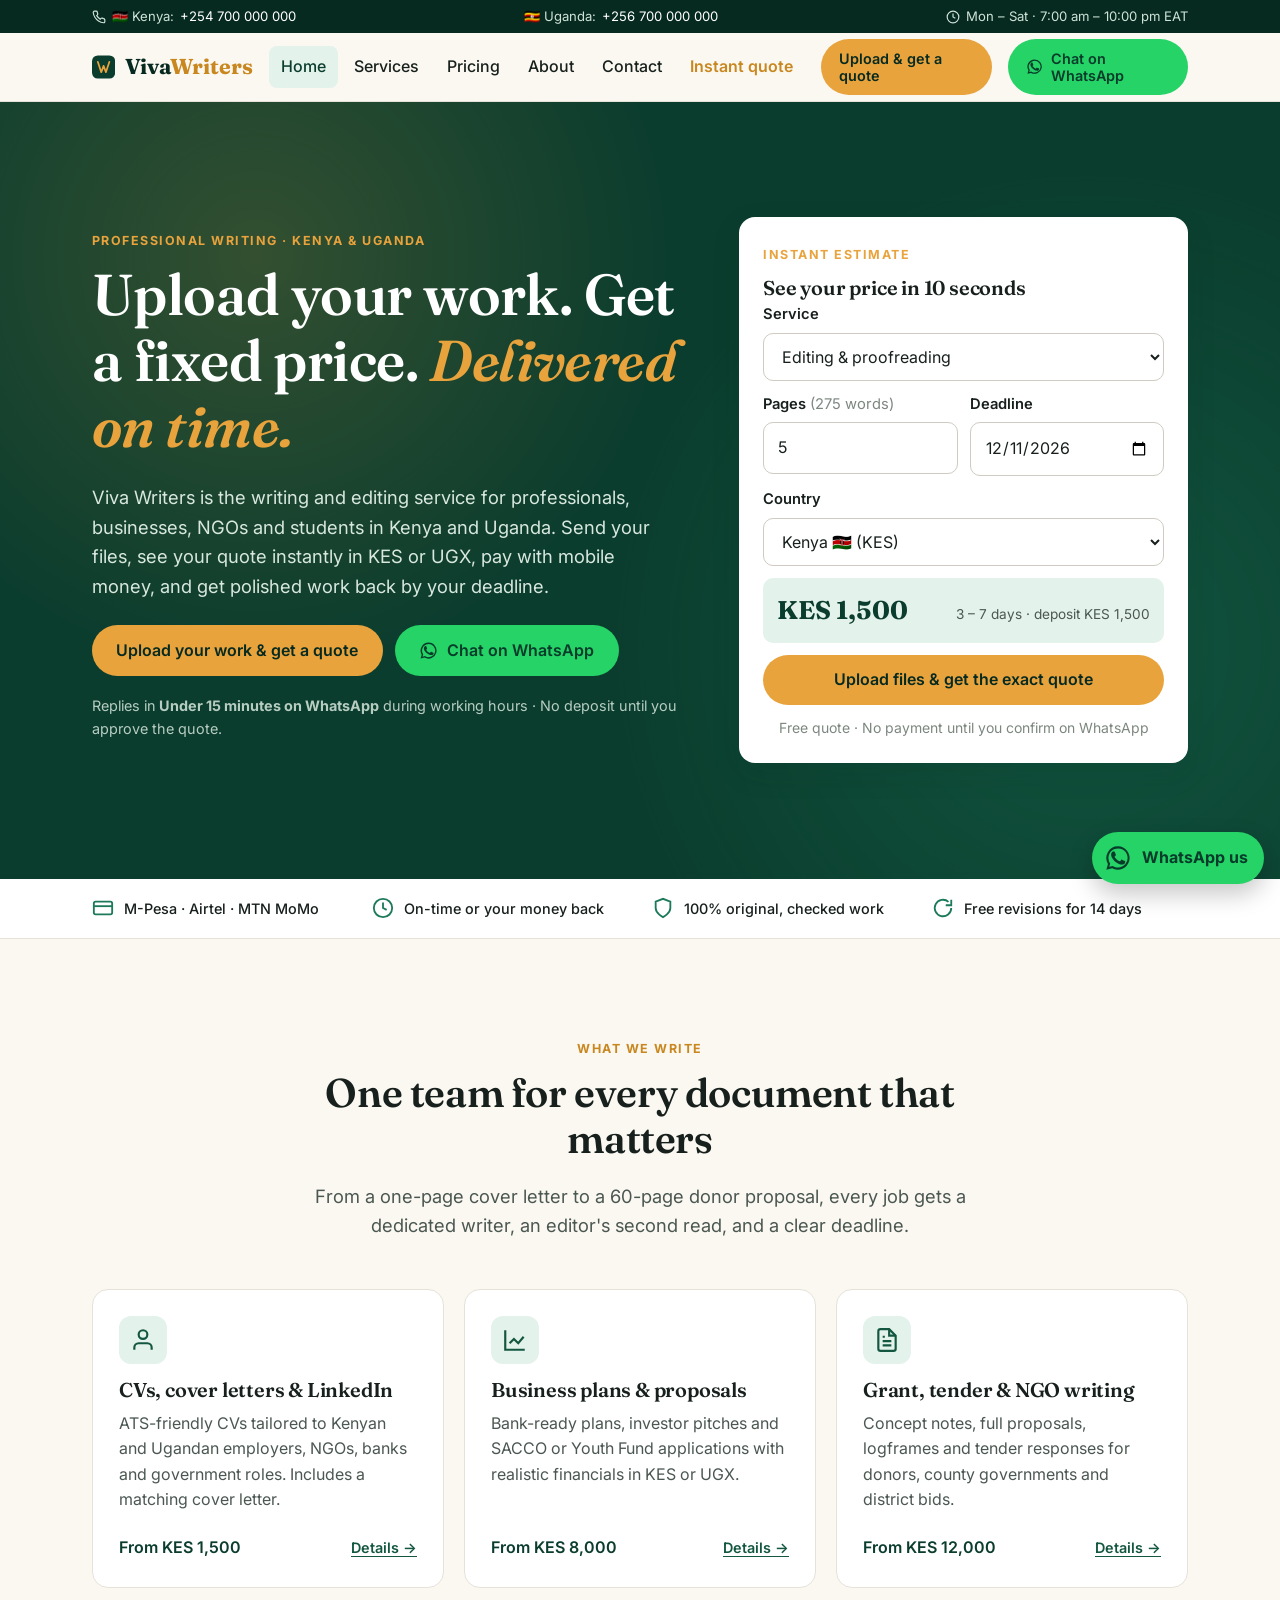
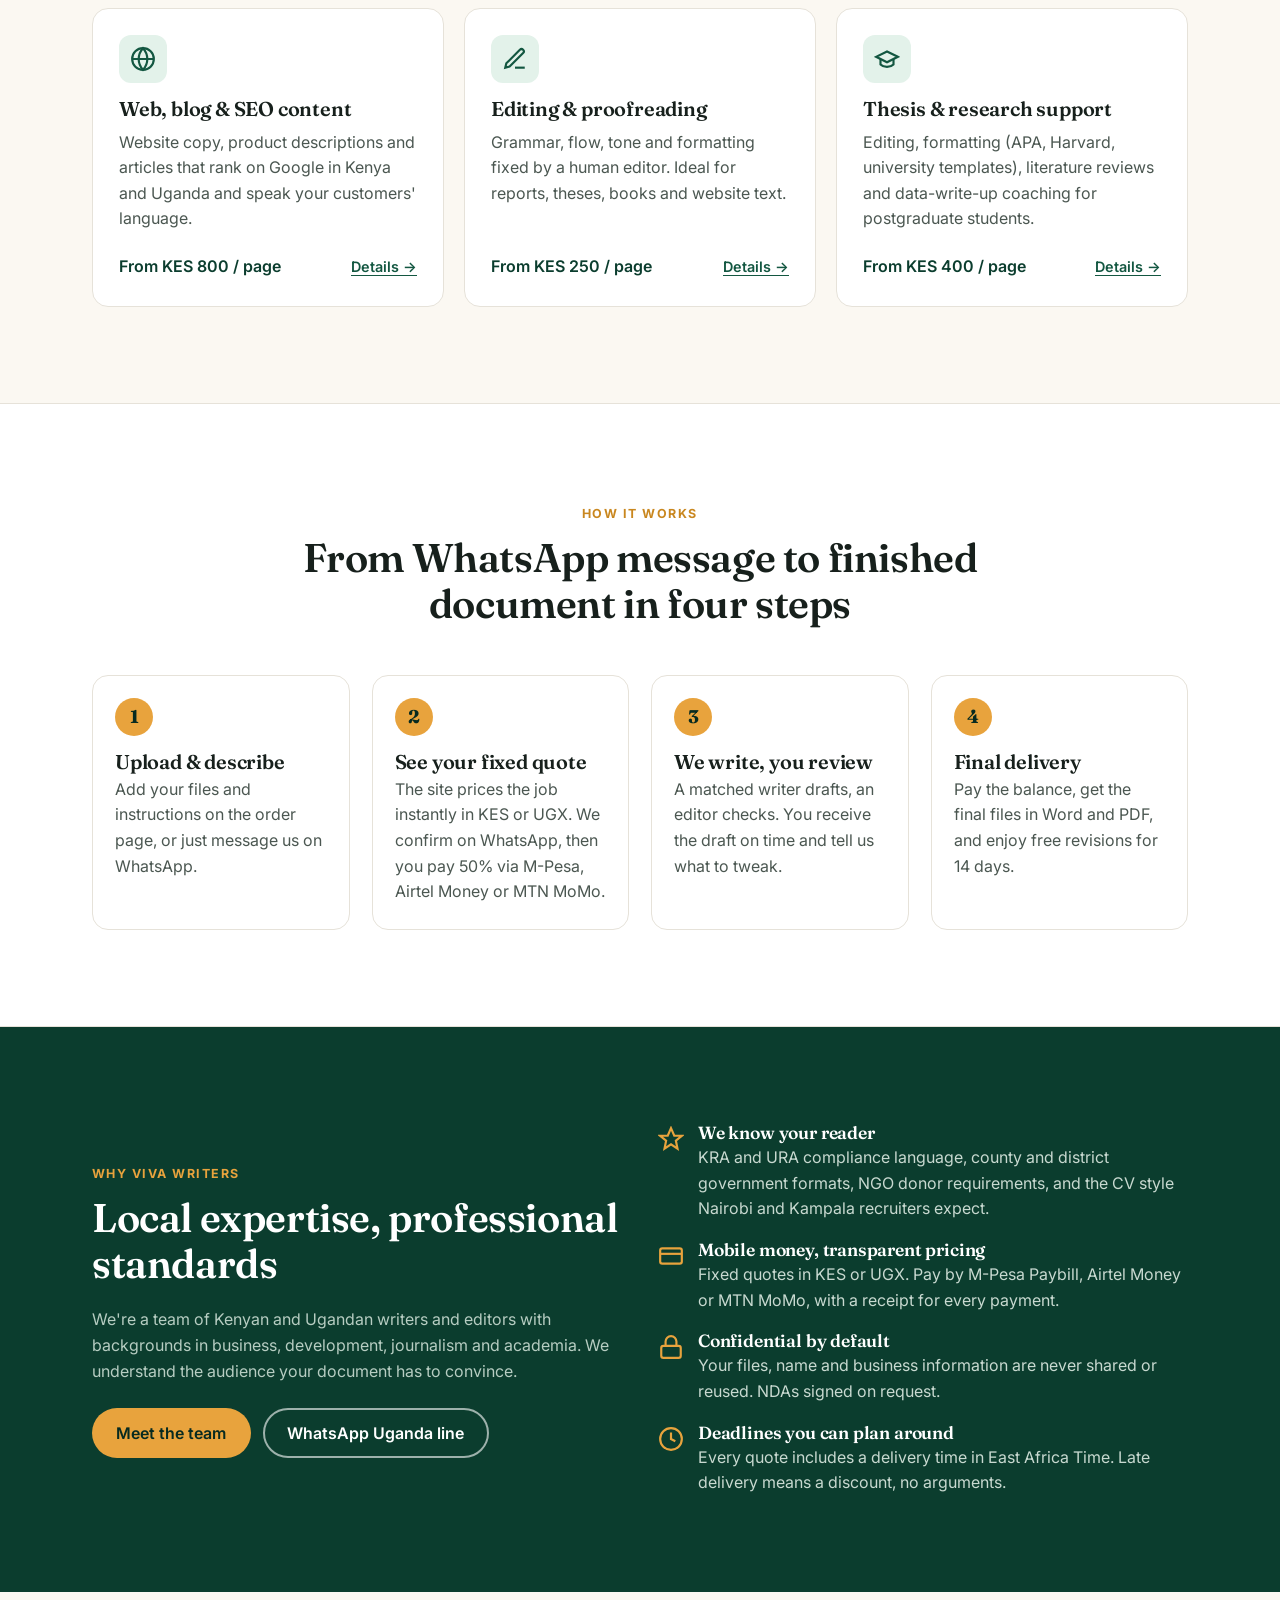
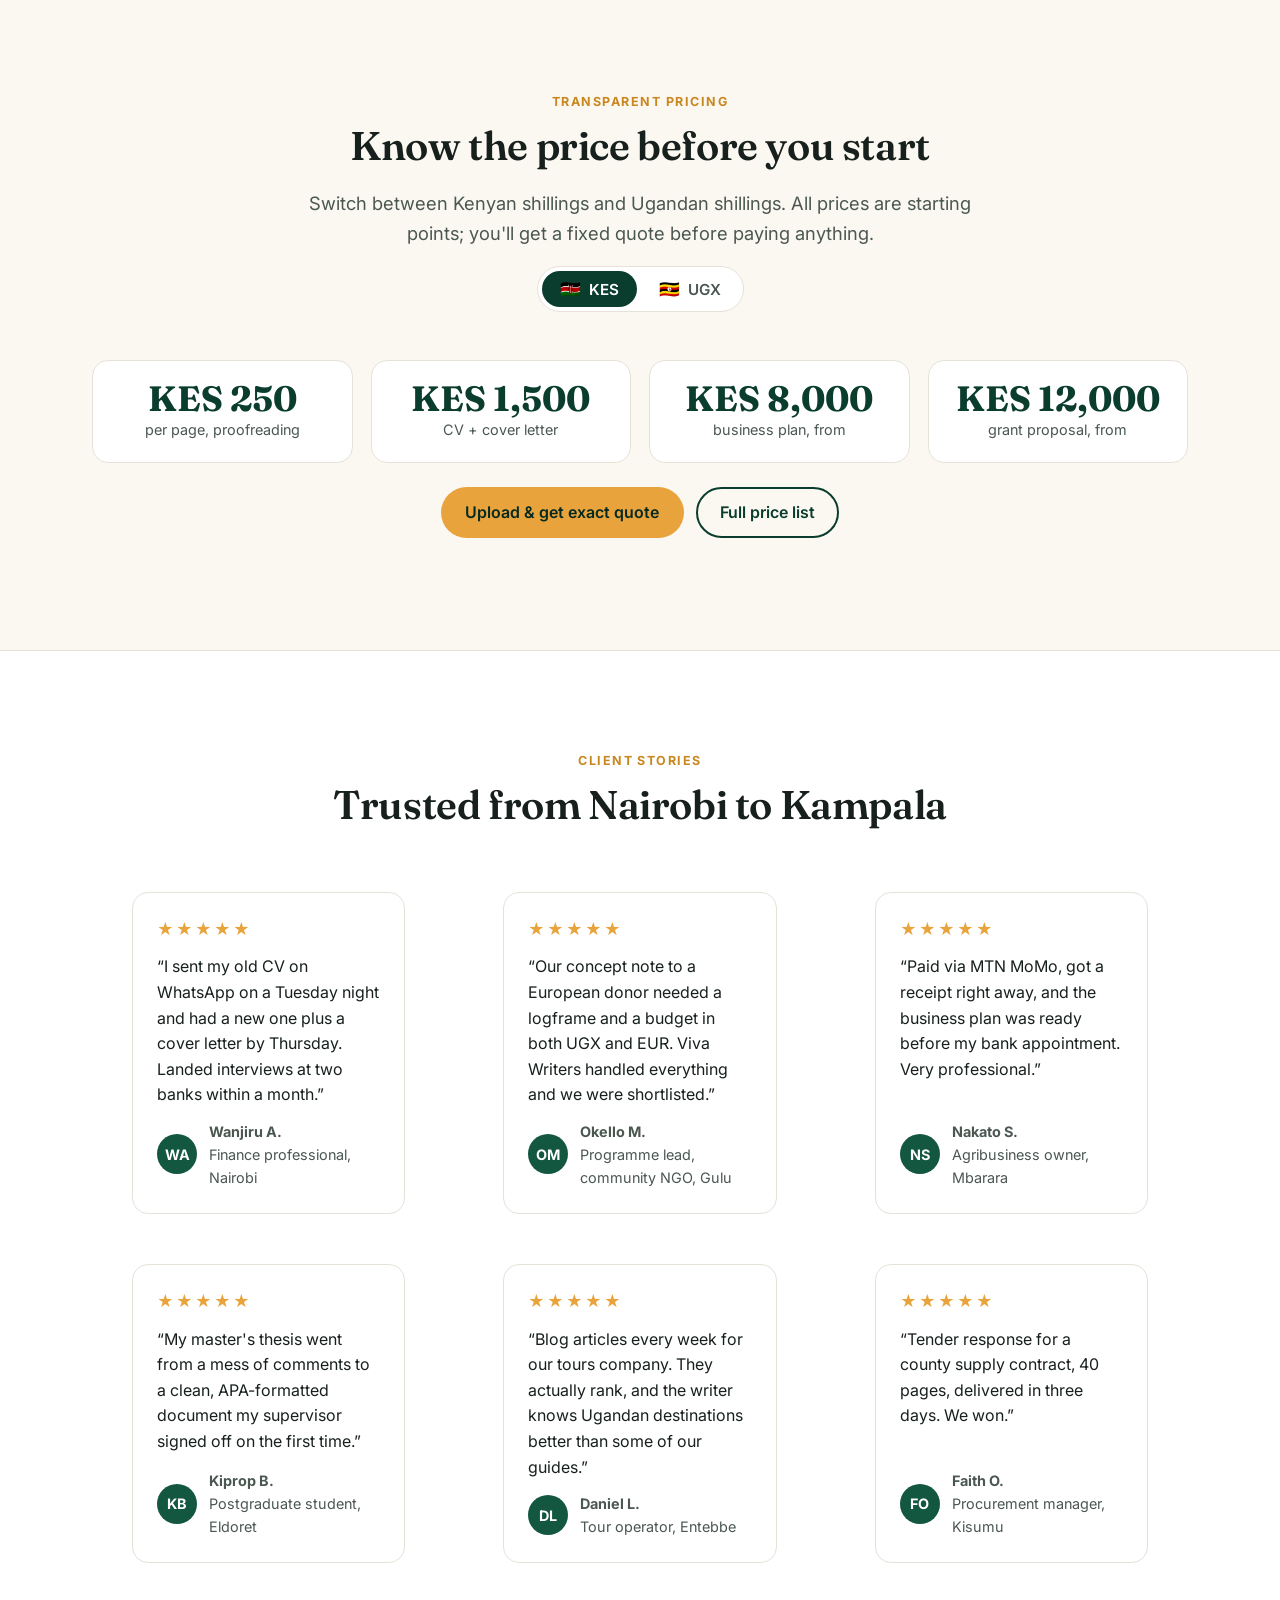
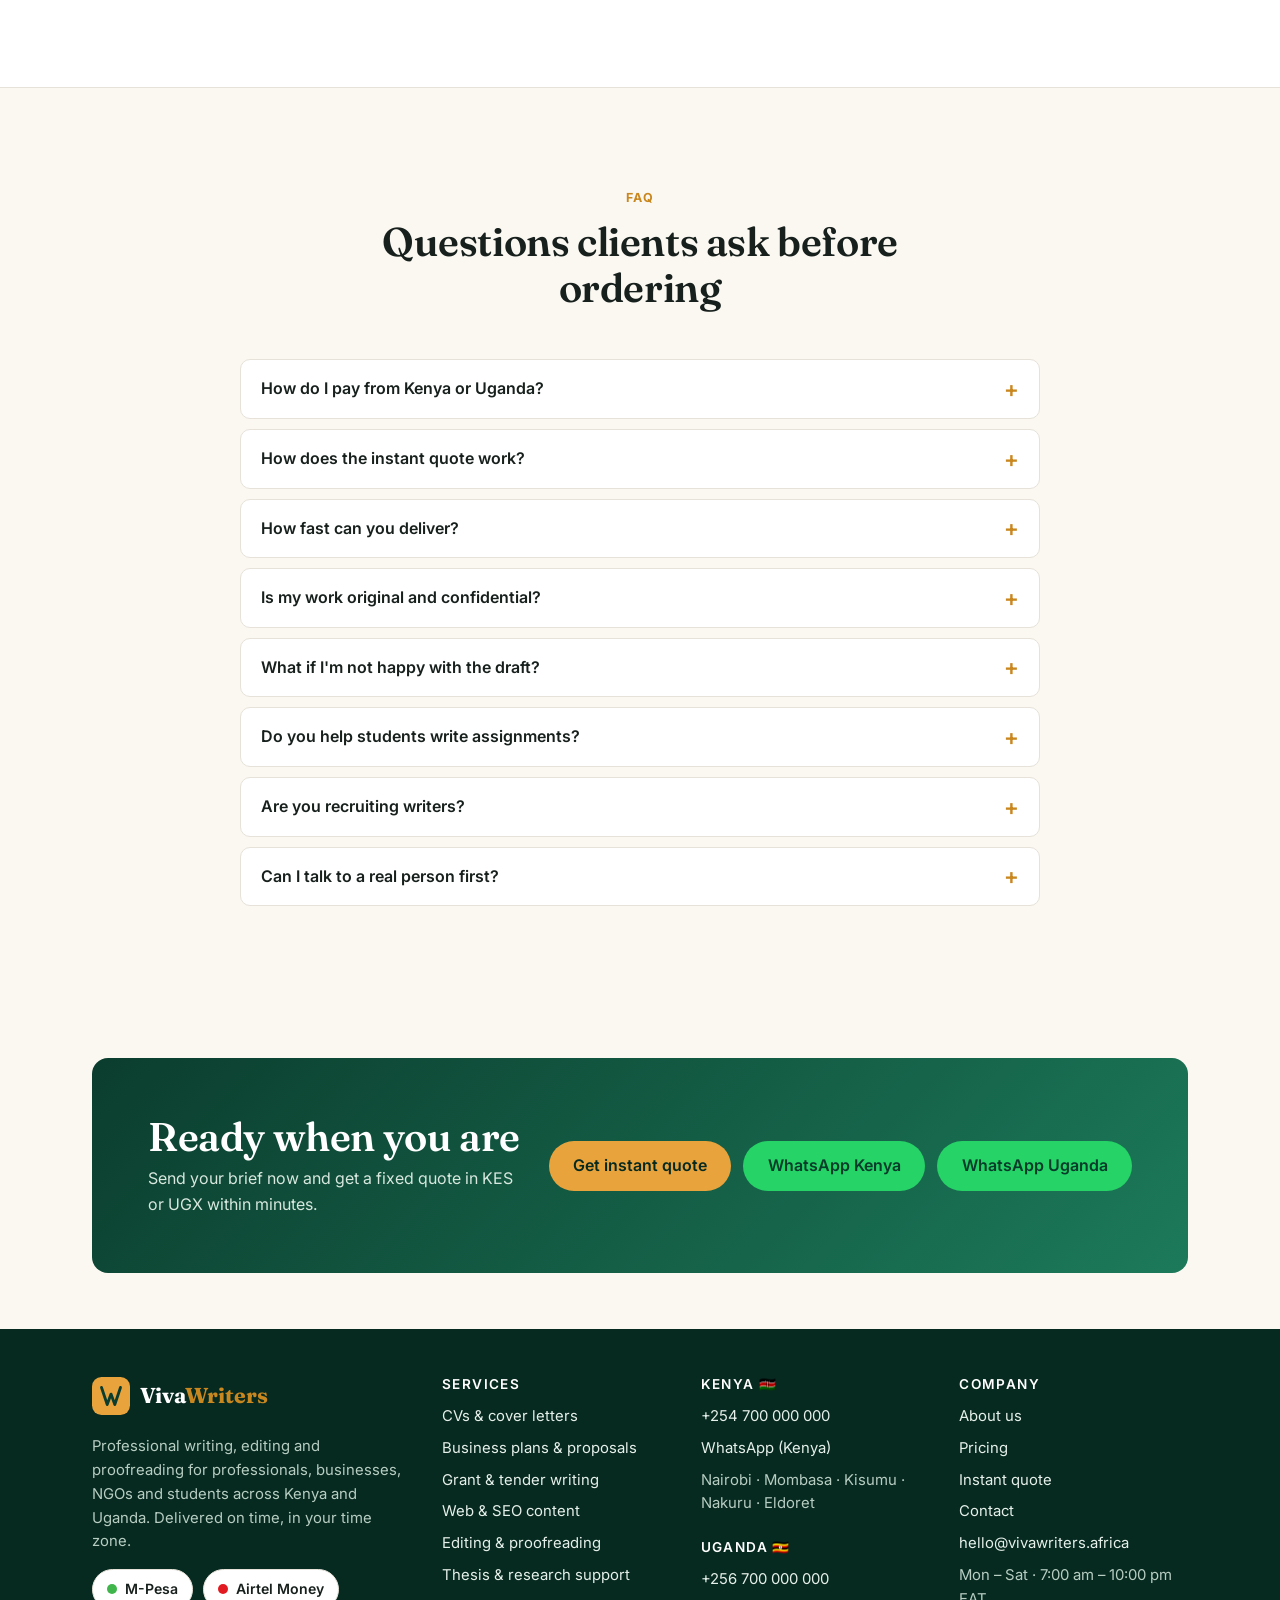
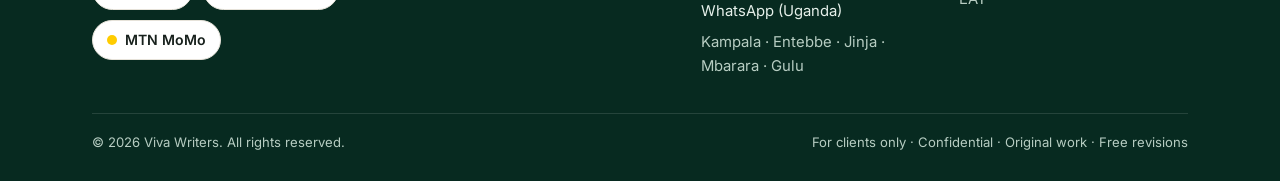
==== commit 7f5ffe32: "Add instant-quote order system with file upload and word counting New order page lets clients upload" ====
--- a/index.html
+++ b/index.html
@@ -67,7 +67,9 @@
       <a href="pricing.html">Pricing</a>
       <a href="about.html">About</a>
       <a href="contact.html">Contact</a>
+      <a class="nav__quote" href="order.html">Instant quote</a>
     </nav>
+    <a class="btn btn--gold btn--sm header__cta" href="order.html">Upload &amp; get a quote</a>
     <a class="btn btn--wa btn--sm header__cta" href="#" data-wa="ke">
       <svg viewBox="0 0 24 24" fill="currentColor"><path d="M17.5 14.4c-.3-.1-1.8-.9-2-1-.3-.1-.5-.1-.7.1-.2.3-.8 1-.9 1.2-.2.2-.3.2-.6.1-.3-.1-1.3-.5-2.4-1.5-.9-.8-1.5-1.8-1.7-2.1-.2-.3 0-.5.1-.6l.5-.5.3-.5c.1-.2 0-.4 0-.5l-.9-2.2c-.2-.6-.5-.5-.7-.5h-.6c-.2 0-.5.1-.8.4-.3.3-1 1-1 2.5s1.1 2.9 1.2 3.1c.1.2 2.1 3.2 5.1 4.5.7.3 1.3.5 1.7.6.7.2 1.4.2 1.9.1.6-.1 1.8-.7 2-1.4.2-.7.2-1.3.2-1.4-.1-.2-.3-.3-.6-.4zM12 2a10 10 0 0 0-8.6 15.1L2 22l5-1.3A10 10 0 1 0 12 2zm0 18.2c-1.5 0-3-.4-4.2-1.2l-.3-.2-3 .8.8-2.9-.2-.3A8.2 8.2 0 1 1 12 20.2z"/></svg>
       Chat on WhatsApp
@@ -83,6 +85,7 @@
     <a href="pricing.html">Pricing</a>
     <a href="about.html">About</a>
     <a href="contact.html">Contact</a>
+    <a class="btn btn--gold" href="order.html">Upload &amp; get an instant quote</a>
     <a class="btn btn--wa" href="#" data-wa="ke">Chat on WhatsApp</a>
   </div>
 </header>
@@ -92,24 +95,40 @@
   <div class="wrap">
     <div>
       <span class="eyebrow">Professional writing · Kenya &amp; Uganda</span>
-      <h1>Words that win you the job, the client and the <em>funding</em>.</h1>
-      <p class="lead">Viva Writers gives professionals, businesses, NGOs and students across Kenya and Uganda clear, polished, original writing. Brief us on WhatsApp, pay with mobile money, and get your document back on time.</p>
+      <h1>Upload your work. Get a fixed price. <em>Delivered on time.</em></h1>
+      <p class="lead">Viva Writers is the writing and editing service for professionals, businesses, NGOs and students in Kenya and Uganda. Send your files, see your quote instantly in KES or UGX, pay with mobile money, and get polished work back by your deadline.</p>
       <div class="btn-row mt-2">
-        <a class="btn btn--wa" href="#" data-wa="ke"><svg viewBox="0 0 24 24" fill="currentColor"><path d="M17.5 14.4c-.3-.1-1.8-.9-2-1-.3-.1-.5-.1-.7.1-.2.3-.8 1-.9 1.2-.2.2-.3.2-.6.1-.3-.1-1.3-.5-2.4-1.5-.9-.8-1.5-1.8-1.7-2.1-.2-.3 0-.5.1-.6l.5-.5.3-.5c.1-.2 0-.4 0-.5l-.9-2.2c-.2-.6-.5-.5-.7-.5h-.6c-.2 0-.5.1-.8.4-.3.3-1 1-1 2.5s1.1 2.9 1.2 3.1c.1.2 2.1 3.2 5.1 4.5.7.3 1.3.5 1.7.6.7.2 1.4.2 1.9.1.6-.1 1.8-.7 2-1.4.2-.7.2-1.3.2-1.4-.1-.2-.3-.3-.6-.4zM12 2a10 10 0 0 0-8.6 15.1L2 22l5-1.3A10 10 0 1 0 12 2zm0 18.2c-1.5 0-3-.4-4.2-1.2l-.3-.2-3 .8.8-2.9-.2-.3A8.2 8.2 0 1 1 12 20.2z"/></svg>Get a free quote on WhatsApp</a>
-        <a class="btn btn--ghost" href="pricing.html">See pricing in KES / UGX</a>
+        <a class="btn btn--gold" href="order.html">Upload your work &amp; get a quote</a>
+        <a class="btn btn--wa" href="#" data-wa="ke"><svg viewBox="0 0 24 24" fill="currentColor"><path d="M17.5 14.4c-.3-.1-1.8-.9-2-1-.3-.1-.5-.1-.7.1-.2.3-.8 1-.9 1.2-.2.2-.3.2-.6.1-.3-.1-1.3-.5-2.4-1.5-.9-.8-1.5-1.8-1.7-2.1-.2-.3 0-.5.1-.6l.5-.5.3-.5c.1-.2 0-.4 0-.5l-.9-2.2c-.2-.6-.5-.5-.7-.5h-.6c-.2 0-.5.1-.8.4-.3.3-1 1-1 2.5s1.1 2.9 1.2 3.1c.1.2 2.1 3.2 5.1 4.5.7.3 1.3.5 1.7.6.7.2 1.4.2 1.9.1.6-.1 1.8-.7 2-1.4.2-.7.2-1.3.2-1.4-.1-.2-.3-.3-.6-.4zM12 2a10 10 0 0 0-8.6 15.1L2 22l5-1.3A10 10 0 1 0 12 2zm0 18.2c-1.5 0-3-.4-4.2-1.2l-.3-.2-3 .8.8-2.9-.2-.3A8.2 8.2 0 1 1 12 20.2z"/></svg>Chat on WhatsApp</a>
       </div>
       <p class="hero__note">Replies in <strong data-response>under 15 minutes</strong> during working hours · No deposit until you approve the quote.</p>
     </div>
     <div class="hero__card">
-      <span class="eyebrow">Why clients choose us</span>
-      <h3>Built for East Africa</h3>
-      <ul>
-        <li><svg viewBox="0 0 24 24" fill="none" stroke="currentColor" stroke-width="2.2" stroke-linecap="round" stroke-linejoin="round"><path d="M20 6L9 17l-5-5"/></svg><span><strong>Pay the local way</strong> — M-Pesa, Airtel Money and MTN Mobile Money. No card needed.</span></li>
-        <li><svg viewBox="0 0 24 24" fill="none" stroke="currentColor" stroke-width="2.2" stroke-linecap="round" stroke-linejoin="round"><path d="M20 6L9 17l-5-5"/></svg><span><strong>Writers who know the context</strong> — KRA, URA, NGO tenders, Makerere and UoN formats, county and district proposals.</span></li>
-        <li><svg viewBox="0 0 24 24" fill="none" stroke="currentColor" stroke-width="2.2" stroke-linecap="round" stroke-linejoin="round"><path d="M20 6L9 17l-5-5"/></svg><span><strong>On your clock</strong> — deadlines quoted in East Africa Time, support 7 am – 10 pm.</span></li>
-        <li><svg viewBox="0 0 24 24" fill="none" stroke="currentColor" stroke-width="2.2" stroke-linecap="round" stroke-linejoin="round"><path d="M20 6L9 17l-5-5"/></svg><span><strong>Original and confidential</strong> — plagiarism report on request, your details never shared.</span></li>
-      </ul>
-      <a class="btn btn--primary btn--block" href="contact.html">Send your brief</a>
+      <span class="eyebrow">Instant estimate</span>
+      <h3>See your price in 10 seconds</h3>
+      <form class="estimator" id="estimator" onsubmit="return false">
+        <div>
+          <label for="e-service">Service</label>
+          <select id="e-service"></select>
+        </div>
+        <div class="form__row">
+          <div id="e-pages-wrap">
+            <label for="e-pages">Pages <span class="opt">(275 words)</span></label>
+            <input type="number" id="e-pages" min="1" max="500" value="5" inputmode="numeric">
+          </div>
+          <div>
+            <label for="e-deadline">Deadline</label>
+            <input type="date" id="e-deadline">
+          </div>
+        </div>
+        <div>
+          <label for="e-country">Country</label>
+          <select id="e-country"><option value="Kenya">Kenya 🇰🇪 (KES)</option><option value="Uganda">Uganda 🇺🇬 (UGX)</option></select>
+        </div>
+        <div class="estimator__out"><strong id="e-total">KES —</strong><span id="e-note"></span></div>
+        <a class="btn btn--gold btn--block" id="e-go" href="order.html">Upload files &amp; get the exact quote</a>
+        <p class="small muted mb-0 center">Free quote · No payment until you confirm on WhatsApp</p>
+      </form>
     </div>
   </div>
 </section>
@@ -178,8 +197,8 @@
       <h2>From WhatsApp message to finished document in four steps</h2>
     </div>
     <div class="steps">
-      <div class="step"><h3>Send your brief</h3><p>Message us on WhatsApp or use the form. Tell us what you need, when you need it, and share any files.</p></div>
-      <div class="step"><h3>Get a fixed quote</h3><p>Within minutes you get a price in KES or UGX and a delivery time in EAT. Pay 50% via M-Pesa, Airtel Money or MTN MoMo to start.</p></div>
+      <div class="step"><h3>Upload &amp; describe</h3><p>Add your files and instructions on the order page, or just message us on WhatsApp.</p></div>
+      <div class="step"><h3>See your fixed quote</h3><p>The site prices the job instantly in KES or UGX. We confirm on WhatsApp, then you pay 50% via M-Pesa, Airtel Money or MTN MoMo.</p></div>
       <div class="step"><h3>We write, you review</h3><p>A matched writer drafts, an editor checks. You receive the draft on time and tell us what to tweak.</p></div>
       <div class="step"><h3>Final delivery</h3><p>Pay the balance, get the final files in Word and PDF, and enjoy free revisions for 14 days.</p></div>
     </div>
@@ -223,7 +242,7 @@
       <div class="stat"><strong data-kes="8000">KES 8,000</strong><span>business plan, from</span></div>
       <div class="stat"><strong data-kes="12000">KES 12,000</strong><span>grant proposal, from</span></div>
     </div>
-    <p class="center mt-2"><a class="btn btn--primary" href="pricing.html">Full price list &amp; instant calculator</a></p>
+    <p class="center mt-2 btn-row" style="justify-content:center"><a class="btn btn--gold" href="order.html">Upload &amp; get exact quote</a><a class="btn btn--ghost" href="pricing.html">Full price list</a></p>
   </div>
 </section>
 
@@ -276,10 +295,12 @@
     </div>
     <div class="faq">
       <details><summary>How do I pay from Kenya or Uganda?</summary><p>In Kenya, pay via M-Pesa Paybill or Send Money. In Uganda, use MTN Mobile Money or Airtel Money. Bank transfer and PayPal are also available. You pay 50% to start and the balance on delivery, and every payment gets a receipt.</p></details>
+      <details><summary>How does the instant quote work?</summary><p>On the order page you upload your file and instructions. The site counts the words in your document right in your browser, applies our published rates, your deadline and your options, and shows a fixed price in KES or UGX with the deposit and delivery time. You then send the order to us on WhatsApp or e-mail, and we confirm before any payment.</p></details>
       <details><summary>How fast can you deliver?</summary><p>Short documents such as CVs and cover letters can be ready in 24 hours. Longer proposals and plans usually take 3 to 7 days. Rush delivery is available at a surcharge shown on the pricing page.</p></details>
       <details><summary>Is my work original and confidential?</summary><p>Yes. Everything is written from scratch and checked with plagiarism software. We never resell, publish or share your documents, and we sign NDAs on request.</p></details>
       <details><summary>What if I'm not happy with the draft?</summary><p>You get free revisions for 14 days after delivery. If we miss the agreed deadline, you receive a discount. If we can't deliver what was agreed, you get a refund.</p></details>
       <details><summary>Do you help students write assignments?</summary><p>We support students with editing, proofreading, formatting, referencing and research coaching. We don't write assessed work for submission as your own, but we will make your own work as strong as it can be.</p></details>
+      <details><summary>Are you recruiting writers?</summary><p>No. This site is for clients who need writing done. We are not taking writer applications and messages about writing jobs will not get a reply.</p></details>
       <details><summary>Can I talk to a real person first?</summary><p>Of course. Message the Kenya or Uganda WhatsApp line and a coordinator, not a bot, will answer during working hours.</p></details>
     </div>
   </div>
@@ -293,8 +314,9 @@
         <p>Send your brief now and get a fixed quote in KES or UGX within minutes.</p>
       </div>
       <div class="btn-row">
+        <a class="btn btn--gold" href="order.html">Get instant quote</a>
         <a class="btn btn--wa" href="#" data-wa="ke">WhatsApp Kenya</a>
-        <a class="btn btn--gold" href="#" data-wa="ug">WhatsApp Uganda</a>
+        <a class="btn btn--wa" href="#" data-wa="ug">WhatsApp Uganda</a>
       </div>
     </div>
   </div>
@@ -343,7 +365,8 @@
         <ul>
           <li><a href="about.html">About us</a></li>
           <li><a href="pricing.html">Pricing</a></li>
-          <li><a href="contact.html">Get a quote</a></li>
+          <li><a href="order.html">Instant quote</a></li>
+          <li><a href="contact.html">Contact</a></li>
           <li><a href="#" data-email>hello@vivawriters.africa</a></li>
           <li><span data-hours>Mon – Sat · 7:00 am – 10:00 pm EAT</span></li>
         </ul>
@@ -351,7 +374,7 @@
     </div>
     <div class="footer__bottom">
       <span>© <span data-year>2026</span> Viva Writers. All rights reserved.</span>
-      <span>Confidential · Original work · Free revisions</span>
+      <span>For clients only · Confidential · Original work · Free revisions</span>
     </div>
   </div>
 </footer>
@@ -362,6 +385,8 @@
 </a>
 
 <script src="assets/js/config.js"></script>
+<script src="assets/js/quote.js"></script>
 <script src="assets/js/main.js"></script>
+<script src="assets/js/order.js"></script>
 </body>
 </html>
--- a/assets/css/style.css
+++ b/assets/css/style.css
@@ -121,7 +121,7 @@
 .logo svg { width: 38px; height: 38px; }
 .logo span em { font-style: normal; color: var(--gold-600); }
 .nav { display: none; align-items: center; gap: 4px; }
-.nav a { padding: 8px 12px; border-radius: 8px; text-decoration: none; color: var(--ink); font-weight: 500; }
+.nav a { white-space: nowrap; padding: 8px 12px; border-radius: 8px; text-decoration: none; color: var(--ink); font-weight: 500; }
 .nav a:hover, .nav a[aria-current="page"] { background: var(--green-100); color: var(--green-800); }
 .header__cta { display: none; }
 .nav-toggle {
@@ -379,3 +379,69 @@
 .mb-0 { margin-bottom: 0; }
 .hide { display: none !important; }
 @media (prefers-reduced-motion: reduce) { html { scroll-behavior: auto; } .btn, .card { transition: none; } }
+
+/* Order page ------------------------------------------------------------- */
+.page-hero--compact { padding-block: clamp(32px, 5vw, 56px); }
+.order { display: grid; gap: 24px; align-items: start; }
+@media (min-width: 960px) { .order { grid-template-columns: 1.25fr .75fr; } .quote { position: sticky; top: 84px; } }
+.panel { border: 1px solid var(--line); background: var(--paper); border-radius: var(--radius); padding: 22px; margin: 0; display: grid; gap: 16px; min-width: 0; }
+.panel legend { font-family: var(--font-display); font-size: 1.25rem; font-weight: 600; padding: 0 6px; display: flex; align-items: center; gap: 10px; }
+.panel .num { width: 30px; height: 30px; border-radius: 50%; background: var(--gold-500); color: var(--green-900); font-family: var(--font-body); font-size: .95rem; font-weight: 700; display: grid; place-items: center; }
+.dropzone {
+  border: 2px dashed #b9c9c0; border-radius: var(--radius); padding: 28px 18px; text-align: center; cursor: pointer;
+  display: grid; gap: 6px; justify-items: center; color: var(--ink-soft); background: var(--cream); transition: background .15s, border-color .15s;
+}
+.dropzone svg { width: 36px; height: 36px; color: var(--green-600); }
+.dropzone strong { color: var(--green-800); }
+.dropzone span { font-size: .88rem; }
+.dropzone:hover, .dropzone.is-over, .dropzone:focus-visible { background: var(--green-100); border-color: var(--green-600); }
+.filelist { list-style: none; padding: 0; margin: 0; display: grid; gap: 8px; }
+.filelist li { display: grid; grid-template-columns: 1fr auto auto; gap: 10px; align-items: center; background: var(--cream); border: 1px solid var(--line); border-radius: var(--radius-sm); padding: 10px 12px; font-size: .92rem; }
+.filelist__name { overflow: hidden; text-overflow: ellipsis; white-space: nowrap; font-weight: 500; }
+.filelist__meta { color: var(--ink-mute); font-size: .85rem; white-space: nowrap; }
+.filelist__rm { border: 0; background: transparent; font-size: 1.3rem; line-height: 1; cursor: pointer; color: var(--ink-mute); padding: 0 4px; }
+.filelist__rm:hover { color: #8a1f1f; }
+.choice { display: grid; gap: 10px; }
+.choice__item { display: flex; gap: 12px; align-items: flex-start; border: 1px solid var(--line); border-radius: var(--radius-sm); padding: 12px 14px; cursor: pointer; font-weight: 400; margin: 0; }
+.choice__item input { width: auto; margin-top: 4px; accent-color: var(--green-700); }
+.choice__item small { color: var(--ink-mute); }
+.choice__item:has(input:checked) { border-color: var(--green-600); background: var(--green-100); }
+.quote { background: var(--green-800); color: #eef5f1; border-radius: var(--radius); padding: 24px; display: grid; gap: 14px; }
+.quote__head { display: flex; justify-content: space-between; align-items: center; gap: 10px; }
+.quote__head .eyebrow { margin: 0; color: var(--gold-500); }
+.quote__ref { font-family: ui-monospace, SFMono-Regular, Menlo, monospace; font-size: .85rem; color: #b7cdc2; }
+.quote__amount { font-family: var(--font-display); font-size: clamp(2.2rem, 5vw, 3rem); line-height: 1; color: var(--gold-500); }
+.quote__meta { margin: 0; color: #b7cdc2; font-size: .92rem; }
+.quote__lines { list-style: none; padding: 0; margin: 0; display: grid; gap: 6px; font-size: .9rem; border-top: 1px solid rgba(255,255,255,.14); padding-top: 12px; }
+.quote__lines li { display: flex; justify-content: space-between; gap: 12px; }
+.quote__lines li span:last-child { color: #fff; font-weight: 600; white-space: nowrap; }
+.quote__facts { margin: 0; display: grid; grid-template-columns: auto 1fr; gap: 6px 14px; font-size: .92rem; border-top: 1px solid rgba(255,255,255,.14); padding-top: 12px; }
+.quote__facts dt { color: #b7cdc2; }
+.quote__facts dd { margin: 0; color: #fff; font-weight: 600; }
+.quote__actions { display: grid; gap: 10px; }
+.quote .form__status.is-ok { background: rgba(255,255,255,.12); color: #fff; }
+.quote .form__status.is-err { background: #fde8e8; color: #8a1f1f; }
+.quote .btn--ghost { color: #fff; border-color: rgba(255,255,255,.5); }
+.quote .muted { color: #b7cdc2; }
+
+/* Home-page estimator ---------------------------------------------------- */
+.estimator { display: grid; gap: 12px; }
+.estimator .form__row { gap: 12px; }
+.estimator__out { display: flex; justify-content: space-between; align-items: baseline; gap: 10px; flex-wrap: wrap; background: var(--green-100); border-radius: var(--radius-sm); padding: 12px 14px; }
+.estimator__out strong { font-family: var(--font-display); font-size: 1.6rem; color: var(--green-800); }
+.estimator__out span { font-size: .85rem; color: var(--ink-soft); }
+
+/* Print: only the quote panel ------------------------------------------- */
+@media print {
+  .topbar, .header, .footer, .wa-float, .order__form, .quote__actions, .section--alt, .page-hero { display: none !important; }
+  body { background: #fff; }
+  .order { display: block; }
+  .quote { background: #fff; color: #000; border: 1px solid #999; position: static; }
+  .quote__amount, .quote__head .eyebrow { color: #000; }
+  .quote__facts dd, .quote__lines li span:last-child { color: #000; }
+  .quote__meta, .quote__facts dt, .quote__ref, .quote .muted { color: #444; }
+  .quote::before { content: "Viva Writers · quote · " attr(data-date); display: block; font-weight: 700; margin-bottom: 8px; }
+}
+.nav__quote { color: var(--gold-600) !important; font-weight: 600 !important; }
+.header .wrap .header__cta.btn--wa { display: none; }
+@media (min-width: 1200px) { .header .wrap .header__cta.btn--wa { display: inline-flex; } }
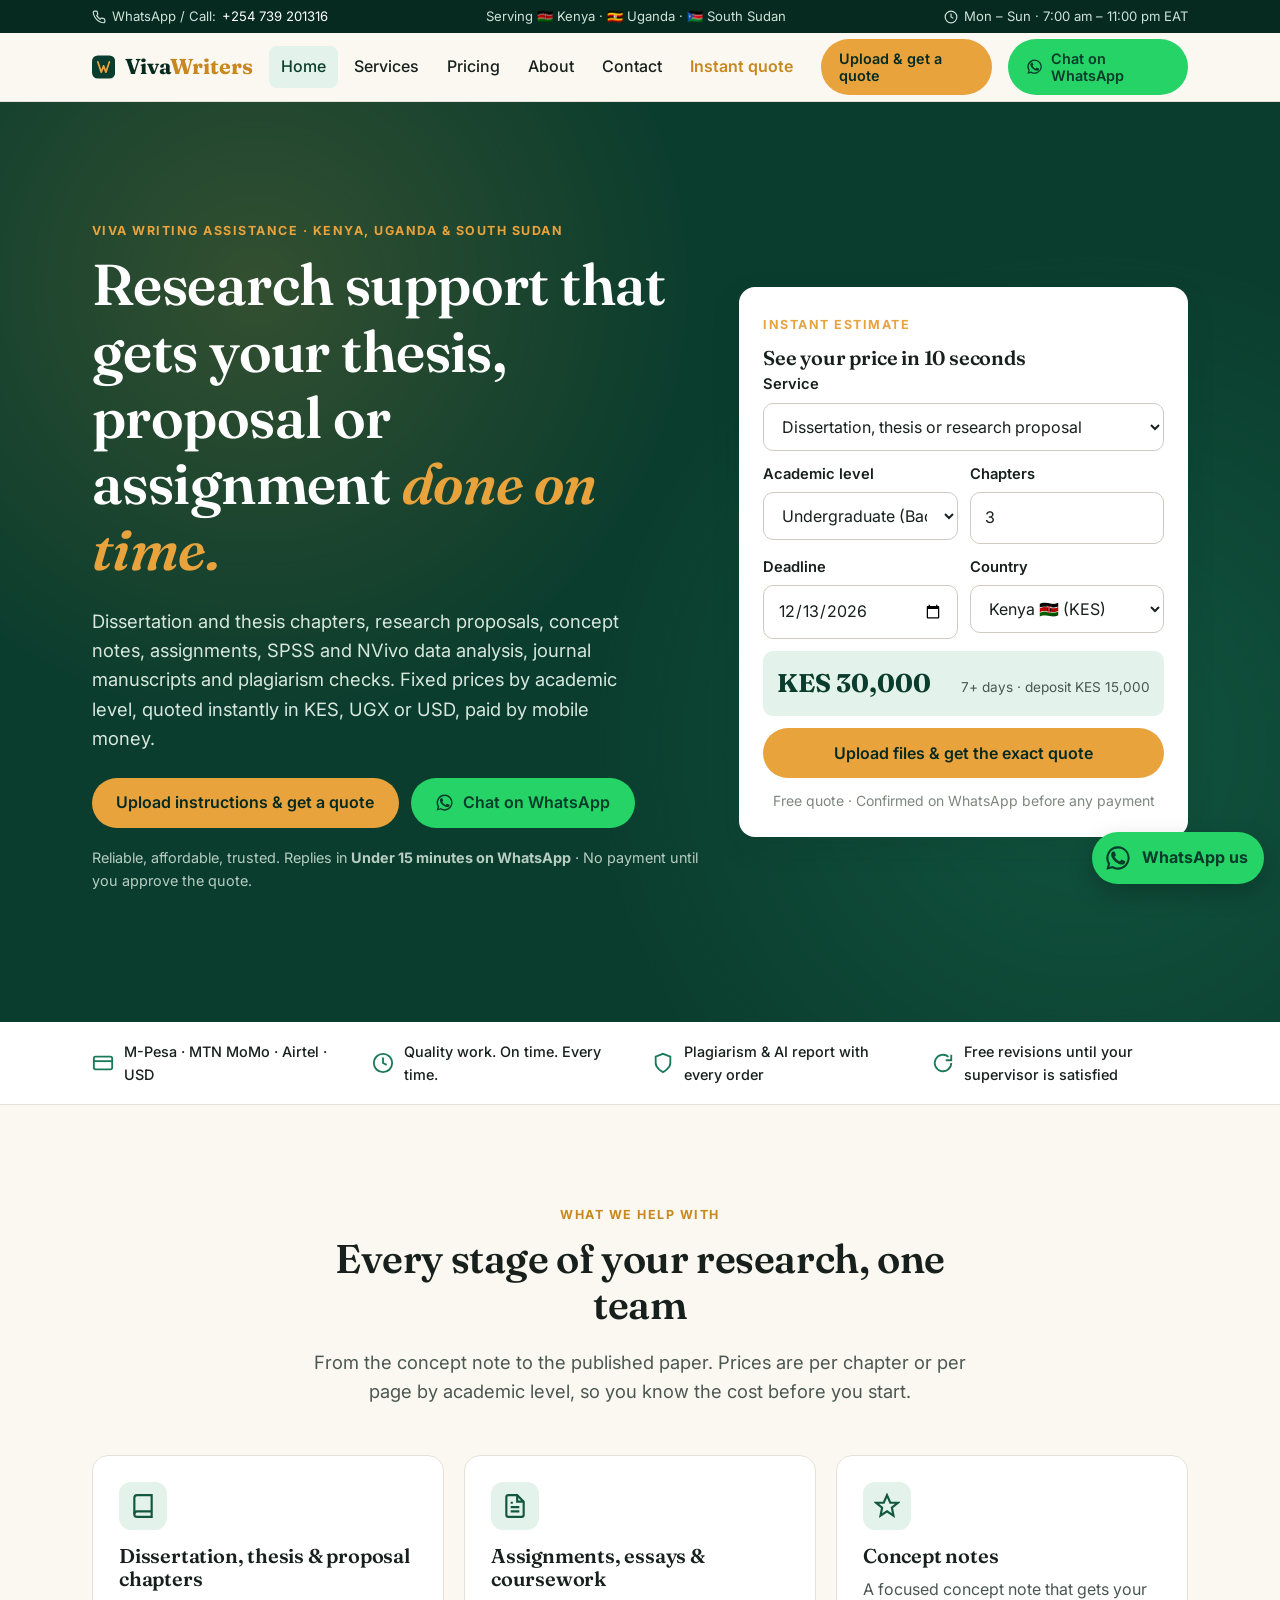
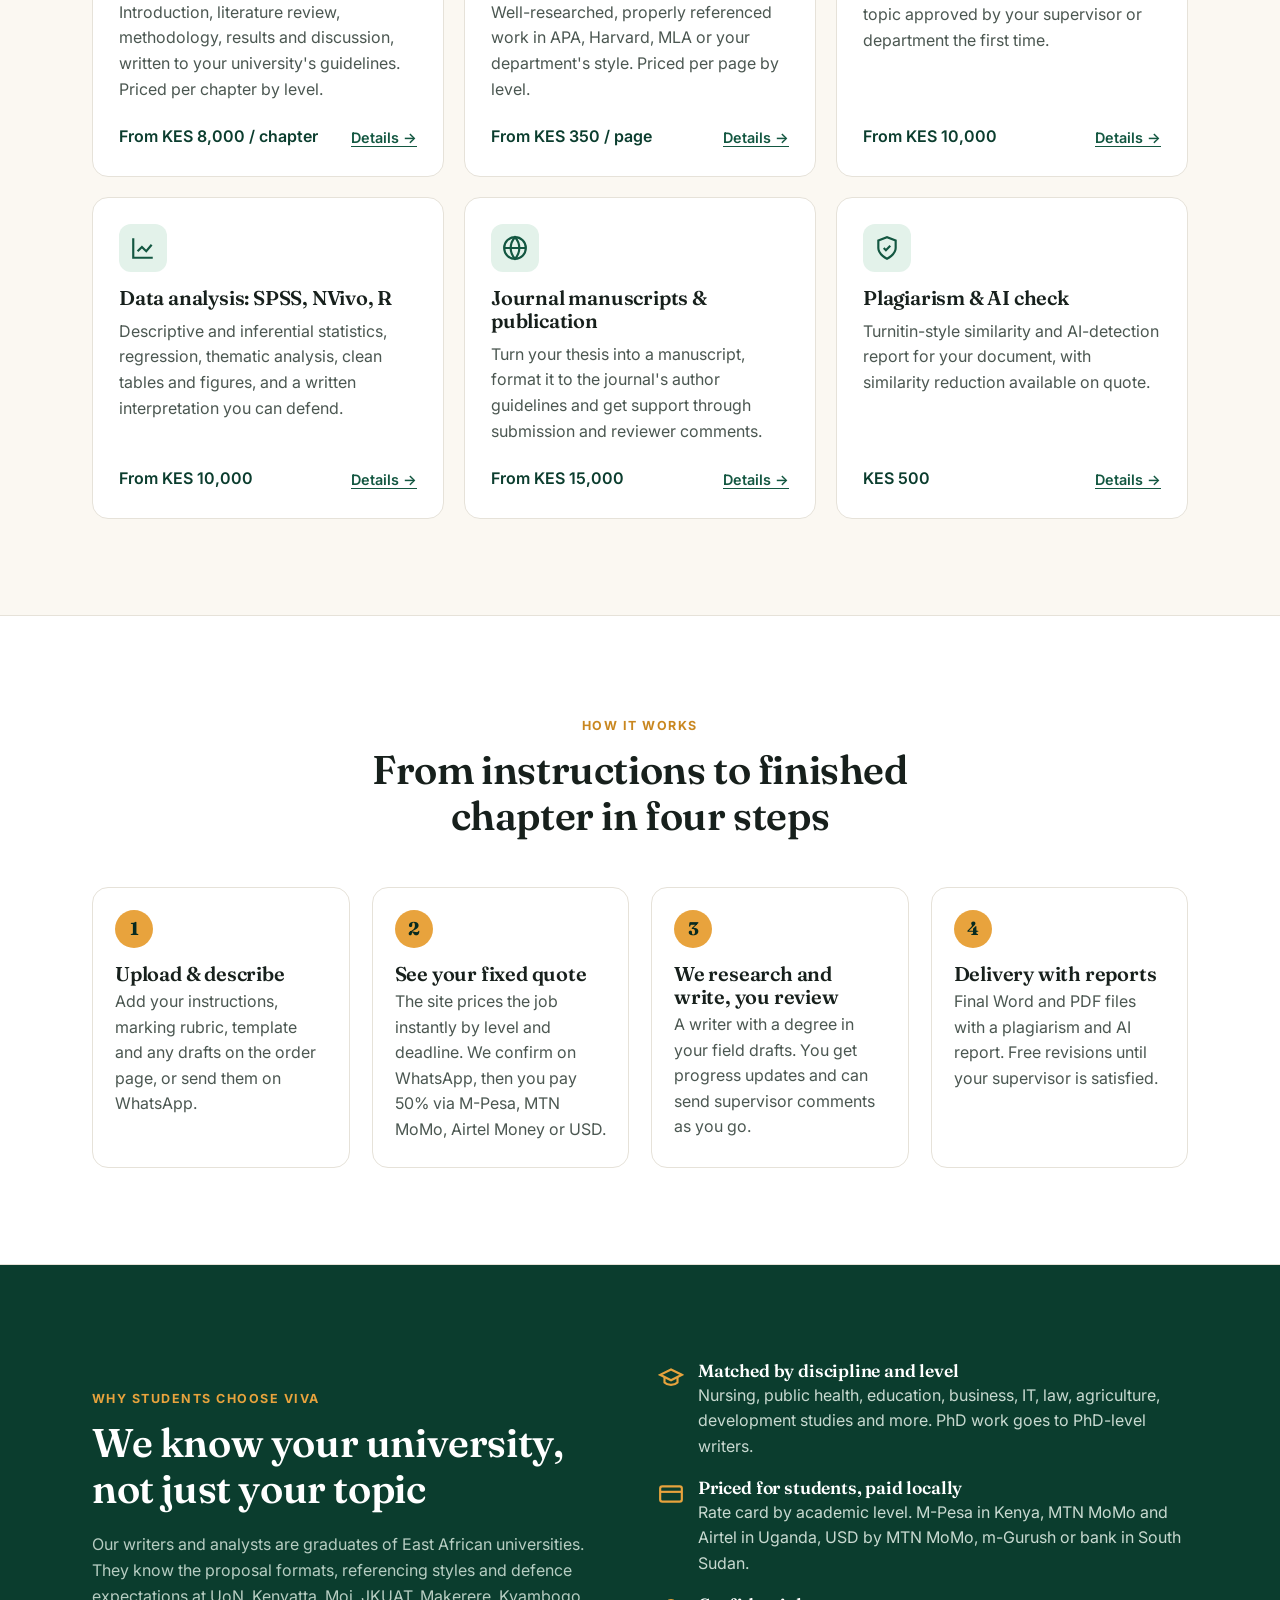
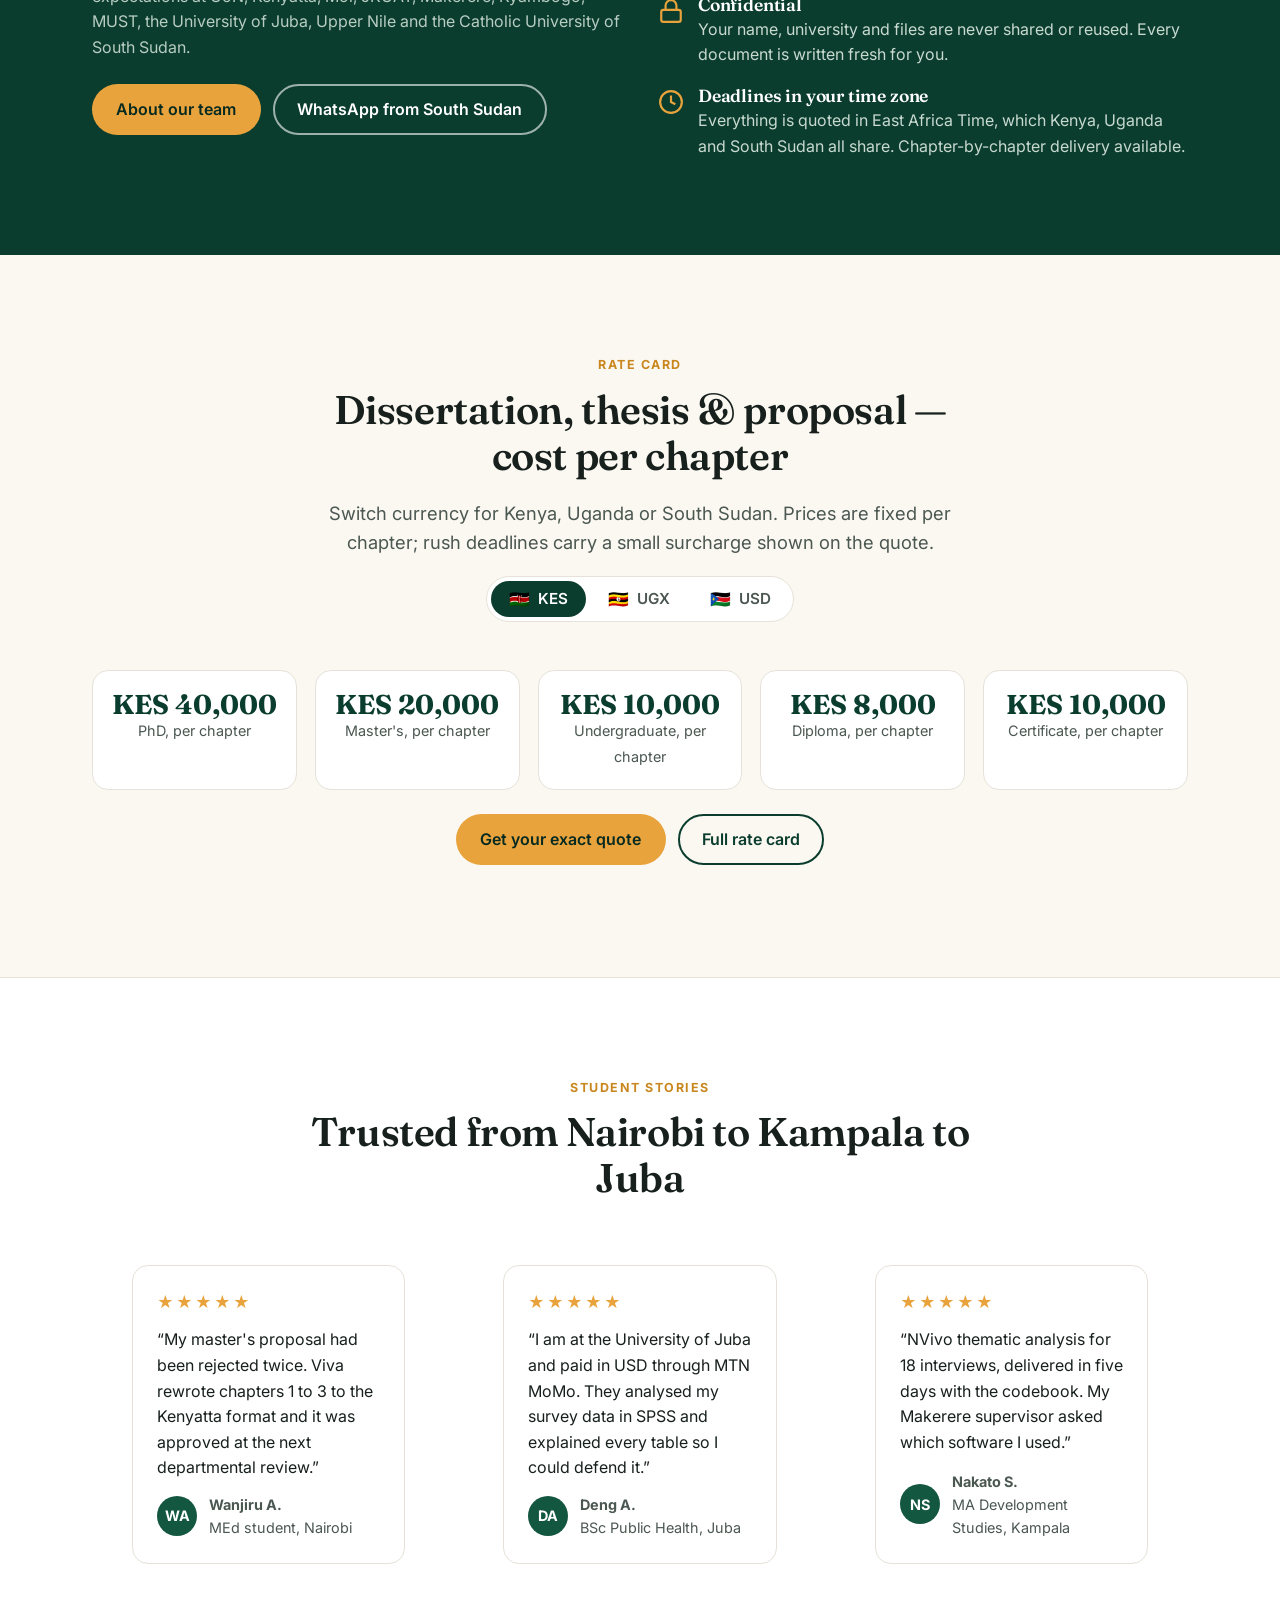
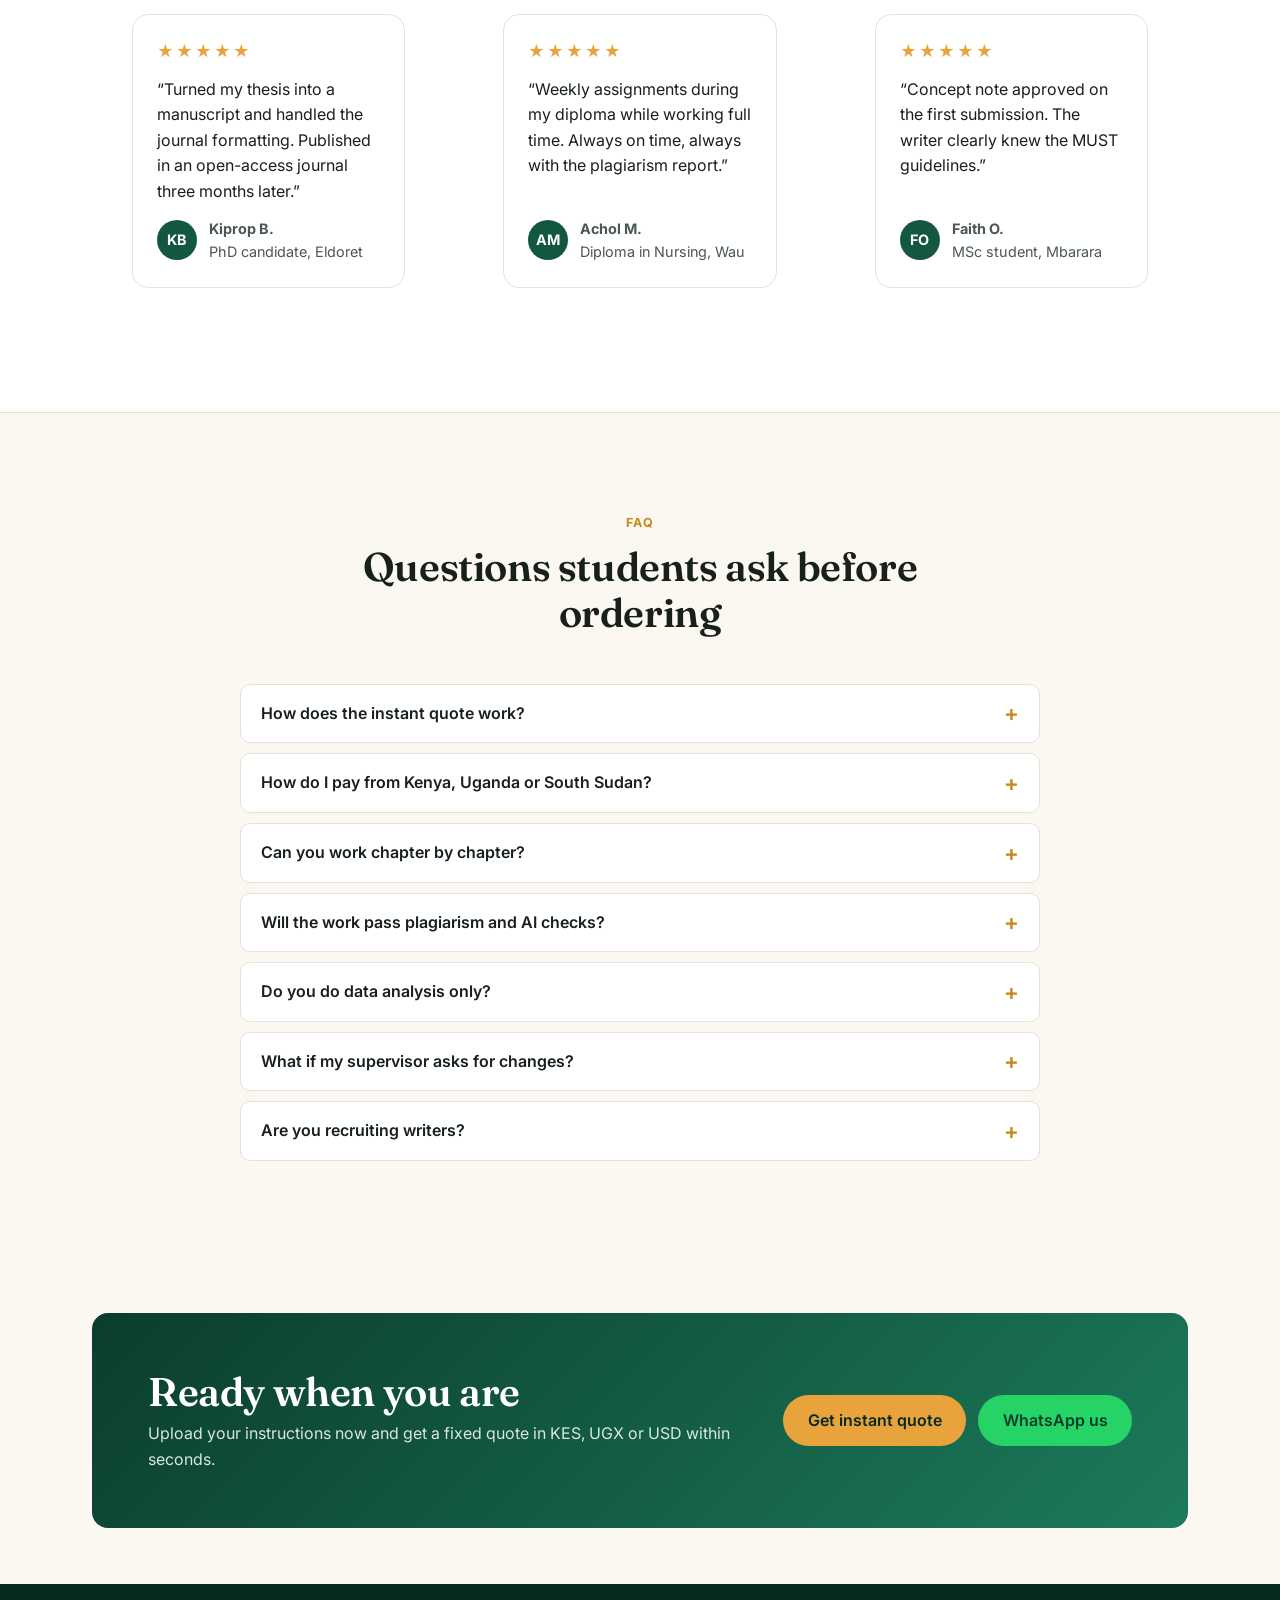
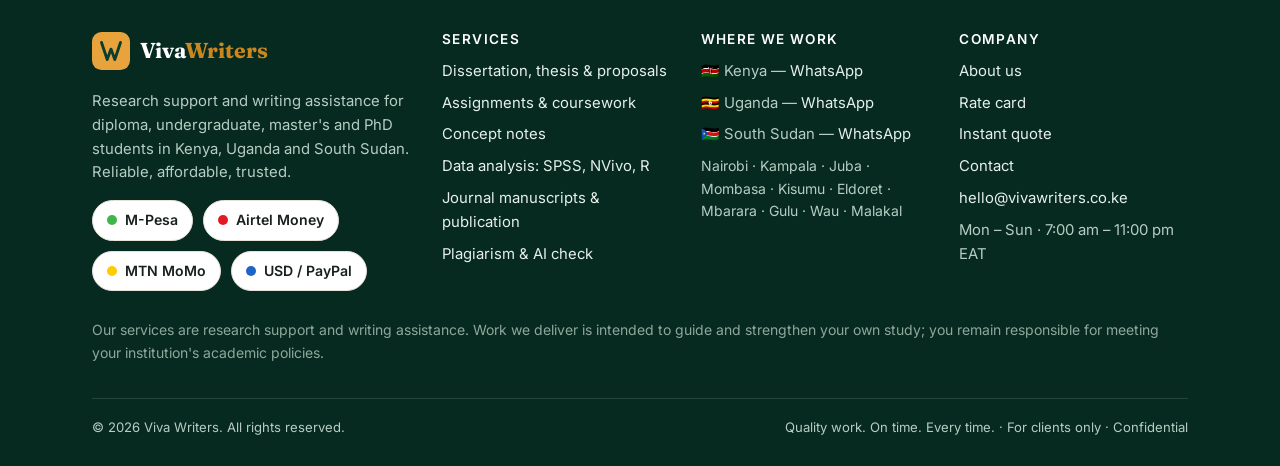
==== commit bb2dd598: "Realign site to research-support rate card and add South Sudan Rebuild content around the Viva Writi" ====
--- a/index.html
+++ b/index.html
@@ -3,21 +3,22 @@
 <head>
   <meta charset="utf-8">
   <meta name="viewport" content="width=device-width, initial-scale=1">
-  <title>Viva Writers | Professional Writing Services in Kenya & Uganda</title>
-  <meta name="description" content="CVs, business plans, grant proposals, web content, editing and thesis support for clients in Kenya and Uganda. Fixed quotes in KES or UGX, pay with M-Pesa, Airtel Money or MTN MoMo.">
-  <link rel="canonical" href="https://vivawriters.africa/">
+  <title>Viva Writers | Thesis, Dissertation & Research Support in Kenya, Uganda & South Sudan</title>
+  <meta name="description" content="Dissertation and thesis chapters, research proposals, concept notes, assignments, SPSS/NVivo/R data analysis, journal manuscripts and plagiarism checks. Fixed prices by academic level in KES, UGX or USD. Pay by M-Pesa or MTN MoMo.">
+  <link rel="canonical" href="https://vivawriters.co.ke/">
   <meta name="theme-color" content="#0b3d2e">
   <meta property="og:type" content="website">
   <meta property="og:site_name" content="Viva Writers">
-  <meta property="og:title" content="Viva Writers | Professional Writing Services in Kenya & Uganda">
-  <meta property="og:description" content="CVs, business plans, grant proposals, web content, editing and thesis support for clients in Kenya and Uganda. Fixed quotes in KES or UGX, pay with M-Pesa, Airtel Money or MTN MoMo.">
-  <meta property="og:url" content="https://vivawriters.africa/">
-  <meta property="og:image" content="https://vivawriters.africa/assets/img/og-image.png">
+  <meta property="og:title" content="Viva Writers | Thesis, Dissertation & Research Support in Kenya, Uganda & South Sudan">
+  <meta property="og:description" content="Dissertation and thesis chapters, research proposals, concept notes, assignments, SPSS/NVivo/R data analysis, journal manuscripts and plagiarism checks. Fixed prices by academic level in KES, UGX or USD. Pay by M-Pesa or MTN MoMo.">
+  <meta property="og:url" content="https://vivawriters.co.ke/">
+  <meta property="og:image" content="https://vivawriters.co.ke/assets/img/og-image.png">
   <meta property="og:locale" content="en_KE">
   <meta property="og:locale:alternate" content="en_UG">
+  <meta property="og:locale:alternate" content="en_SS">
   <meta name="twitter:card" content="summary_large_image">
   <meta name="geo.region" content="KE">
-  <meta name="geo.placename" content="Nairobi; Kampala">
+  <meta name="geo.placename" content="Nairobi; Kampala; Juba">
   <link rel="icon" href="assets/img/favicon.svg" type="image/svg+xml">
   <link rel="preconnect" href="https://fonts.googleapis.com">
   <link rel="preconnect" href="https://fonts.gstatic.com" crossorigin>
@@ -28,18 +29,20 @@
     "@context": "https://schema.org",
     "@type": "ProfessionalService",
     "name": "Viva Writers",
-    "description": "Professional writing, editing and proofreading services for clients in Kenya and Uganda. Pay with M-Pesa, Airtel Money or MTN Mobile Money.",
-    "url": "https://vivawriters.africa/",
-    "email": "hello@vivawriters.africa",
-    "telephone": "+254700000000",
-    "priceRange": "KES 250 – KES 50,000",
+    "alternateName": "Viva Writing Assistance",
+    "description": "Research support and academic writing assistance for students in Kenya, Uganda and South Sudan: dissertation and thesis chapters, proposals, concept notes, assignments, SPSS, NVivo and R data analysis, journal manuscripts, plagiarism and AI checks.",
+    "url": "https://vivawriters.co.ke/",
+    "email": "hello@vivawriters.co.ke",
+    "telephone": "+254739201316",
+    "priceRange": "KES 350 – KES 200,000",
     "currenciesAccepted": "KES, UGX, USD",
-    "paymentAccepted": "M-Pesa, Airtel Money, MTN Mobile Money, Bank transfer, PayPal",
+    "paymentAccepted": "M-Pesa, Airtel Money, MTN Mobile Money, m-Gurush, Bank transfer, PayPal",
     "areaServed": [
       { "@type": "Country", "name": "Kenya" },
-      { "@type": "Country", "name": "Uganda" }
+      { "@type": "Country", "name": "Uganda" },
+      { "@type": "Country", "name": "South Sudan" }
     ],
-    "openingHours": "Mo-Sa 07:00-22:00",
+    "openingHours": "Mo-Su 07:00-23:00",
     "sameAs": []
   }
   </script>
@@ -49,9 +52,9 @@
 
 <div class="topbar">
   <div class="wrap">
-    <span><svg viewBox="0 0 24 24" fill="none" stroke="currentColor" stroke-width="2"><path d="M22 16.9v3a2 2 0 0 1-2.2 2 19.8 19.8 0 0 1-8.6-3.1 19.5 19.5 0 0 1-6-6A19.8 19.8 0 0 1 2.1 4.2 2 2 0 0 1 4.1 2h3a2 2 0 0 1 2 1.7c.1.9.4 1.8.7 2.6a2 2 0 0 1-.5 2.1L8.1 9.7a16 16 0 0 0 6 6l1.3-1.3a2 2 0 0 1 2.1-.4c.8.3 1.7.5 2.6.7a2 2 0 0 1 1.7 2z"/></svg>🇰🇪 Kenya: <a href="#" data-phone="ke">+254 700 000 000</a></span>
-    <span class="topbar__ug">🇺🇬 Uganda: <a href="#" data-phone="ug">+256 700 000 000</a></span>
-    <span><svg viewBox="0 0 24 24" fill="none" stroke="currentColor" stroke-width="2"><circle cx="12" cy="12" r="10"/><path d="M12 6v6l4 2"/></svg><span data-hours>Mon – Sat · 7:00 am – 10:00 pm EAT</span></span>
+    <span><svg viewBox="0 0 24 24" fill="none" stroke="currentColor" stroke-width="2"><path d="M22 16.9v3a2 2 0 0 1-2.2 2 19.8 19.8 0 0 1-8.6-3.1 19.5 19.5 0 0 1-6-6A19.8 19.8 0 0 1 2.1 4.2 2 2 0 0 1 4.1 2h3a2 2 0 0 1 2 1.7c.1.9.4 1.8.7 2.6a2 2 0 0 1-.5 2.1L8.1 9.7a16 16 0 0 0 6 6l1.3-1.3a2 2 0 0 1 2.1-.4c.8.3 1.7.5 2.6.7a2 2 0 0 1 1.7 2z"/></svg>WhatsApp / Call: <a href="#" data-phone="ke">+254 739 201316</a></span>
+    <span class="topbar__ug">Serving 🇰🇪 Kenya · 🇺🇬 Uganda · 🇸🇸 South Sudan</span>
+    <span><svg viewBox="0 0 24 24" fill="none" stroke="currentColor" stroke-width="2"><circle cx="12" cy="12" r="10"/><path d="M12 6v6l4 2"/></svg><span data-hours>Mon – Sun · 7:00 am – 11:00 pm EAT</span></span>
   </div>
 </div>
 
@@ -94,14 +97,14 @@
 <section class="hero">
   <div class="wrap">
     <div>
-      <span class="eyebrow">Professional writing · Kenya &amp; Uganda</span>
-      <h1>Upload your work. Get a fixed price. <em>Delivered on time.</em></h1>
-      <p class="lead">Viva Writers is the writing and editing service for professionals, businesses, NGOs and students in Kenya and Uganda. Send your files, see your quote instantly in KES or UGX, pay with mobile money, and get polished work back by your deadline.</p>
+      <span class="eyebrow">Viva Writing Assistance · Kenya, Uganda &amp; South Sudan</span>
+      <h1>Research support that gets your thesis, proposal or assignment <em>done on time.</em></h1>
+      <p class="lead">Dissertation and thesis chapters, research proposals, concept notes, assignments, SPSS and NVivo data analysis, journal manuscripts and plagiarism checks. Fixed prices by academic level, quoted instantly in KES, UGX or USD, paid by mobile money.</p>
       <div class="btn-row mt-2">
-        <a class="btn btn--gold" href="order.html">Upload your work &amp; get a quote</a>
+        <a class="btn btn--gold" href="order.html">Upload instructions &amp; get a quote</a>
         <a class="btn btn--wa" href="#" data-wa="ke"><svg viewBox="0 0 24 24" fill="currentColor"><path d="M17.5 14.4c-.3-.1-1.8-.9-2-1-.3-.1-.5-.1-.7.1-.2.3-.8 1-.9 1.2-.2.2-.3.2-.6.1-.3-.1-1.3-.5-2.4-1.5-.9-.8-1.5-1.8-1.7-2.1-.2-.3 0-.5.1-.6l.5-.5.3-.5c.1-.2 0-.4 0-.5l-.9-2.2c-.2-.6-.5-.5-.7-.5h-.6c-.2 0-.5.1-.8.4-.3.3-1 1-1 2.5s1.1 2.9 1.2 3.1c.1.2 2.1 3.2 5.1 4.5.7.3 1.3.5 1.7.6.7.2 1.4.2 1.9.1.6-.1 1.8-.7 2-1.4.2-.7.2-1.3.2-1.4-.1-.2-.3-.3-.6-.4zM12 2a10 10 0 0 0-8.6 15.1L2 22l5-1.3A10 10 0 1 0 12 2zm0 18.2c-1.5 0-3-.4-4.2-1.2l-.3-.2-3 .8.8-2.9-.2-.3A8.2 8.2 0 1 1 12 20.2z"/></svg>Chat on WhatsApp</a>
       </div>
-      <p class="hero__note">Replies in <strong data-response>under 15 minutes</strong> during working hours · No deposit until you approve the quote.</p>
+      <p class="hero__note">Reliable, affordable, trusted. Replies in <strong data-response>under 15 minutes</strong> · No payment until you approve the quote.</p>
     </div>
     <div class="hero__card">
       <span class="eyebrow">Instant estimate</span>
@@ -112,22 +115,28 @@
           <select id="e-service"></select>
         </div>
         <div class="form__row">
-          <div id="e-pages-wrap">
-            <label for="e-pages">Pages <span class="opt">(275 words)</span></label>
-            <input type="number" id="e-pages" min="1" max="500" value="5" inputmode="numeric">
+          <div id="e-level-wrap">
+            <label for="e-level">Academic level</label>
+            <select id="e-level"></select>
           </div>
+          <div id="e-qty-wrap">
+            <label for="e-qty"><span id="e-qty-label">Chapters</span></label>
+            <input type="number" id="e-qty" min="1" max="500" value="3" inputmode="numeric">
+          </div>
+        </div>
+        <div class="form__row">
           <div>
             <label for="e-deadline">Deadline</label>
             <input type="date" id="e-deadline">
           </div>
-        </div>
-        <div>
-          <label for="e-country">Country</label>
-          <select id="e-country"><option value="Kenya">Kenya 🇰🇪 (KES)</option><option value="Uganda">Uganda 🇺🇬 (UGX)</option></select>
+          <div>
+            <label for="e-country">Country</label>
+            <select id="e-country"><option value="Kenya">Kenya 🇰🇪 (KES)</option><option value="Uganda">Uganda 🇺🇬 (UGX)</option><option value="South Sudan">South Sudan 🇸🇸 (USD)</option><option value="Other">Other (USD)</option></select>
+          </div>
         </div>
         <div class="estimator__out"><strong id="e-total">KES —</strong><span id="e-note"></span></div>
         <a class="btn btn--gold btn--block" id="e-go" href="order.html">Upload files &amp; get the exact quote</a>
-        <p class="small muted mb-0 center">Free quote · No payment until you confirm on WhatsApp</p>
+        <p class="small muted mb-0 center">Free quote · Confirmed on WhatsApp before any payment</p>
       </form>
     </div>
   </div>
@@ -135,56 +144,56 @@
 
 <section class="trust" aria-label="Highlights">
   <div class="wrap">
-    <div class="trust__item"><svg viewBox="0 0 24 24" fill="none" stroke="currentColor" stroke-width="2"><rect x="2" y="5" width="20" height="14" rx="2"/><path d="M2 10h20"/></svg>M-Pesa · Airtel · MTN MoMo</div>
-    <div class="trust__item"><svg viewBox="0 0 24 24" fill="none" stroke="currentColor" stroke-width="2"><circle cx="12" cy="12" r="10"/><path d="M12 6v6l4 2"/></svg>On-time or your money back</div>
-    <div class="trust__item"><svg viewBox="0 0 24 24" fill="none" stroke="currentColor" stroke-width="2"><path d="M12 22s8-4 8-10V5l-8-3-8 3v7c0 6 8 10 8 10z"/></svg>100% original, checked work</div>
-    <div class="trust__item"><svg viewBox="0 0 24 24" fill="none" stroke="currentColor" stroke-width="2"><path d="M21 12a9 9 0 1 1-3-6.7"/><path d="M21 3v6h-6"/></svg>Free revisions for 14 days</div>
+    <div class="trust__item"><svg viewBox="0 0 24 24" fill="none" stroke="currentColor" stroke-width="2"><rect x="2" y="5" width="20" height="14" rx="2"/><path d="M2 10h20"/></svg>M-Pesa · MTN MoMo · Airtel · USD</div>
+    <div class="trust__item"><svg viewBox="0 0 24 24" fill="none" stroke="currentColor" stroke-width="2"><circle cx="12" cy="12" r="10"/><path d="M12 6v6l4 2"/></svg>Quality work. On time. Every time.</div>
+    <div class="trust__item"><svg viewBox="0 0 24 24" fill="none" stroke="currentColor" stroke-width="2"><path d="M12 22s8-4 8-10V5l-8-3-8 3v7c0 6 8 10 8 10z"/></svg>Plagiarism &amp; AI report with every order</div>
+    <div class="trust__item"><svg viewBox="0 0 24 24" fill="none" stroke="currentColor" stroke-width="2"><path d="M21 12a9 9 0 1 1-3-6.7"/><path d="M21 3v6h-6"/></svg>Free revisions until your supervisor is satisfied</div>
   </div>
 </section>
 
 <section class="section">
   <div class="wrap">
     <div class="section-head center">
-      <span class="eyebrow">What we write</span>
-      <h2>One team for every document that matters</h2>
-      <p class="lead">From a one-page cover letter to a 60-page donor proposal, every job gets a dedicated writer, an editor's second read, and a clear deadline.</p>
+      <span class="eyebrow">What we help with</span>
+      <h2>Every stage of your research, one team</h2>
+      <p class="lead">From the concept note to the published paper. Prices are per chapter or per page by academic level, so you know the cost before you start.</p>
     </div>
     <div class="grid grid--3">
       <article class="card">
-        <div class="card__icon"><svg viewBox="0 0 24 24" fill="none" stroke="currentColor" stroke-width="2"><path d="M20 21v-2a4 4 0 0 0-4-4H8a4 4 0 0 0-4 4v2"/><circle cx="12" cy="7" r="4"/></svg></div>
-        <h3>CVs, cover letters &amp; LinkedIn</h3>
-        <p>ATS-friendly CVs tailored to Kenyan and Ugandan employers, NGOs, banks and government roles. Includes a matching cover letter.</p>
-        <div class="price"><span data-kes="1500" data-prefix="From ">From KES 1,500</span><a href="services.html#cv">Details →</a></div>
+        <div class="card__icon"><svg viewBox="0 0 24 24" fill="none" stroke="currentColor" stroke-width="2"><path d="M4 19.5A2.5 2.5 0 0 1 6.5 17H20"/><path d="M6.5 2H20v20H6.5A2.5 2.5 0 0 1 4 19.5v-15A2.5 2.5 0 0 1 6.5 2z"/></svg></div>
+        <h3>Dissertation, thesis &amp; proposal chapters</h3>
+        <p>Introduction, literature review, methodology, results and discussion, written to your university's guidelines. Priced per chapter by level.</p>
+        <div class="price"><span data-kes="8000" data-prefix="From " data-suffix=" / chapter">From KES 8,000 / chapter</span><a href="services.html#thesis">Details →</a></div>
+      </article>
+      <article class="card">
+        <div class="card__icon"><svg viewBox="0 0 24 24" fill="none" stroke="currentColor" stroke-width="2"><path d="M14 2H6a2 2 0 0 0-2 2v16a2 2 0 0 0 2 2h12a2 2 0 0 0 2-2V8z"/><path d="M14 2v6h6M16 13H8M16 17H8M10 9H8"/></svg></div>
+        <h3>Assignments, essays &amp; coursework</h3>
+        <p>Well-researched, properly referenced work in APA, Harvard, MLA or your department's style. Priced per page by level.</p>
+        <div class="price"><span data-kes="350" data-prefix="From " data-suffix=" / page">From KES 350 / page</span><a href="services.html#assignments">Details →</a></div>
+      </article>
+      <article class="card">
+        <div class="card__icon"><svg viewBox="0 0 24 24" fill="none" stroke="currentColor" stroke-width="2"><path d="M12 2l3 7h7l-5.5 4.5L18 21l-6-4-6 4 1.5-7.5L2 9h7z"/></svg></div>
+        <h3>Concept notes</h3>
+        <p>A focused concept note that gets your topic approved by your supervisor or department the first time.</p>
+        <div class="price"><span data-kes="10000" data-prefix="From ">From KES 10,000</span><a href="services.html#concept">Details →</a></div>
       </article>
       <article class="card">
         <div class="card__icon"><svg viewBox="0 0 24 24" fill="none" stroke="currentColor" stroke-width="2"><path d="M3 3v18h18"/><path d="M7 15l4-4 4 4 5-6"/></svg></div>
-        <h3>Business plans &amp; proposals</h3>
-        <p>Bank-ready plans, investor pitches and SACCO or Youth Fund applications with realistic financials in KES or UGX.</p>
-        <div class="price"><span data-kes="8000" data-prefix="From ">From KES 8,000</span><a href="services.html#business">Details →</a></div>
-      </article>
-      <article class="card">
-        <div class="card__icon"><svg viewBox="0 0 24 24" fill="none" stroke="currentColor" stroke-width="2"><path d="M14 2H6a2 2 0 0 0-2 2v16a2 2 0 0 0 2 2h12a2 2 0 0 0 2-2V8z"/><path d="M14 2v6h6M16 13H8M16 17H8M10 9H8"/></svg></div>
-        <h3>Grant, tender &amp; NGO writing</h3>
-        <p>Concept notes, full proposals, logframes and tender responses for donors, county governments and district bids.</p>
-        <div class="price"><span data-kes="12000" data-prefix="From ">From KES 12,000</span><a href="services.html#grants">Details →</a></div>
+        <h3>Data analysis: SPSS, NVivo, R</h3>
+        <p>Descriptive and inferential statistics, regression, thematic analysis, clean tables and figures, and a written interpretation you can defend.</p>
+        <div class="price"><span data-kes="10000" data-prefix="From ">From KES 10,000</span><a href="services.html#data">Details →</a></div>
       </article>
       <article class="card">
         <div class="card__icon"><svg viewBox="0 0 24 24" fill="none" stroke="currentColor" stroke-width="2"><circle cx="12" cy="12" r="10"/><path d="M2 12h20M12 2a15 15 0 0 1 4 10 15 15 0 0 1-4 10 15 15 0 0 1-4-10 15 15 0 0 1 4-10z"/></svg></div>
-        <h3>Web, blog &amp; SEO content</h3>
-        <p>Website copy, product descriptions and articles that rank on Google in Kenya and Uganda and speak your customers' language.</p>
-        <div class="price"><span data-kes="800" data-prefix="From " data-suffix=" / page">From KES 800 / page</span><a href="services.html#content">Details →</a></div>
-      </article>
-      <article class="card">
-        <div class="card__icon"><svg viewBox="0 0 24 24" fill="none" stroke="currentColor" stroke-width="2"><path d="M12 20h9"/><path d="M16.5 3.5a2.1 2.1 0 0 1 3 3L7 19l-4 1 1-4z"/></svg></div>
-        <h3>Editing &amp; proofreading</h3>
-        <p>Grammar, flow, tone and formatting fixed by a human editor. Ideal for reports, theses, books and website text.</p>
-        <div class="price"><span data-kes="250" data-prefix="From " data-suffix=" / page">From KES 250 / page</span><a href="services.html#editing">Details →</a></div>
-      </article>
-      <article class="card">
-        <div class="card__icon"><svg viewBox="0 0 24 24" fill="none" stroke="currentColor" stroke-width="2"><path d="M22 10L12 5 2 10l10 5z"/><path d="M6 12v5c3 3 9 3 12 0v-5"/></svg></div>
-        <h3>Thesis &amp; research support</h3>
-        <p>Editing, formatting (APA, Harvard, university templates), literature reviews and data-write-up coaching for postgraduate students.</p>
-        <div class="price"><span data-kes="400" data-prefix="From " data-suffix=" / page">From KES 400 / page</span><a href="services.html#academic">Details →</a></div>
+        <h3>Journal manuscripts &amp; publication</h3>
+        <p>Turn your thesis into a manuscript, format it to the journal's author guidelines and get support through submission and reviewer comments.</p>
+        <div class="price"><span data-kes="15000" data-prefix="From ">From KES 15,000</span><a href="services.html#journals">Details →</a></div>
+      </article>
+      <article class="card">
+        <div class="card__icon"><svg viewBox="0 0 24 24" fill="none" stroke="currentColor" stroke-width="2"><path d="M12 22s8-4 8-10V5l-8-3-8 3v7c0 6 8 10 8 10z"/><path d="M9 12l2 2 4-4"/></svg></div>
+        <h3>Plagiarism &amp; AI check</h3>
+        <p>Turnitin-style similarity and AI-detection report for your document, with similarity reduction available on quote.</p>
+        <div class="price"><span data-kes="500">KES 500</span><a href="services.html#plag">Details →</a></div>
       </article>
     </div>
   </div>
@@ -194,13 +203,13 @@
   <div class="wrap">
     <div class="section-head center">
       <span class="eyebrow">How it works</span>
-      <h2>From WhatsApp message to finished document in four steps</h2>
+      <h2>From instructions to finished chapter in four steps</h2>
     </div>
     <div class="steps">
-      <div class="step"><h3>Upload &amp; describe</h3><p>Add your files and instructions on the order page, or just message us on WhatsApp.</p></div>
-      <div class="step"><h3>See your fixed quote</h3><p>The site prices the job instantly in KES or UGX. We confirm on WhatsApp, then you pay 50% via M-Pesa, Airtel Money or MTN MoMo.</p></div>
-      <div class="step"><h3>We write, you review</h3><p>A matched writer drafts, an editor checks. You receive the draft on time and tell us what to tweak.</p></div>
-      <div class="step"><h3>Final delivery</h3><p>Pay the balance, get the final files in Word and PDF, and enjoy free revisions for 14 days.</p></div>
+      <div class="step"><h3>Upload &amp; describe</h3><p>Add your instructions, marking rubric, template and any drafts on the order page, or send them on WhatsApp.</p></div>
+      <div class="step"><h3>See your fixed quote</h3><p>The site prices the job instantly by level and deadline. We confirm on WhatsApp, then you pay 50% via M-Pesa, MTN MoMo, Airtel Money or USD.</p></div>
+      <div class="step"><h3>We research and write, you review</h3><p>A writer with a degree in your field drafts. You get progress updates and can send supervisor comments as you go.</p></div>
+      <div class="step"><h3>Delivery with reports</h3><p>Final Word and PDF files with a plagiarism and AI report. Free revisions until your supervisor is satisfied.</p></div>
     </div>
   </div>
 </section>
@@ -208,19 +217,19 @@
 <section class="section section--dark">
   <div class="wrap split">
     <div>
-      <span class="eyebrow">Why Viva Writers</span>
-      <h2>Local expertise, professional standards</h2>
-      <p class="muted">We're a team of Kenyan and Ugandan writers and editors with backgrounds in business, development, journalism and academia. We understand the audience your document has to convince.</p>
+      <span class="eyebrow">Why students choose Viva</span>
+      <h2>We know your university, not just your topic</h2>
+      <p class="muted">Our writers and analysts are graduates of East African universities. They know the proposal formats, referencing styles and defence expectations at UoN, Kenyatta, Moi, JKUAT, Makerere, Kyambogo, MUST, the University of Juba, Upper Nile and the Catholic University of South Sudan.</p>
       <div class="btn-row mt-2">
-        <a class="btn btn--gold" href="about.html">Meet the team</a>
-        <a class="btn btn--ghost" href="#" data-wa="ug">WhatsApp Uganda line</a>
+        <a class="btn btn--gold" href="about.html">About our team</a>
+        <a class="btn btn--ghost" href="#" data-wa="ss">WhatsApp from South Sudan</a>
       </div>
     </div>
     <div class="features">
-      <div class="feature"><svg viewBox="0 0 24 24" fill="none" stroke="currentColor" stroke-width="2"><path d="M12 2l3 7h7l-5.5 4.5L18 21l-6-4-6 4 1.5-7.5L2 9h7z"/></svg><div><h3>We know your reader</h3><p>KRA and URA compliance language, county and district government formats, NGO donor requirements, and the CV style Nairobi and Kampala recruiters expect.</p></div></div>
-      <div class="feature"><svg viewBox="0 0 24 24" fill="none" stroke="currentColor" stroke-width="2"><rect x="2" y="5" width="20" height="14" rx="2"/><path d="M2 10h20"/></svg><div><h3>Mobile money, transparent pricing</h3><p>Fixed quotes in KES or UGX. Pay by M-Pesa Paybill, Airtel Money or MTN MoMo, with a receipt for every payment.</p></div></div>
-      <div class="feature"><svg viewBox="0 0 24 24" fill="none" stroke="currentColor" stroke-width="2"><rect x="3" y="11" width="18" height="11" rx="2"/><path d="M7 11V7a5 5 0 0 1 10 0v4"/></svg><div><h3>Confidential by default</h3><p>Your files, name and business information are never shared or reused. NDAs signed on request.</p></div></div>
-      <div class="feature"><svg viewBox="0 0 24 24" fill="none" stroke="currentColor" stroke-width="2"><circle cx="12" cy="12" r="10"/><path d="M12 6v6l4 2"/></svg><div><h3>Deadlines you can plan around</h3><p>Every quote includes a delivery time in East Africa Time. Late delivery means a discount, no arguments.</p></div></div>
+      <div class="feature"><svg viewBox="0 0 24 24" fill="none" stroke="currentColor" stroke-width="2"><path d="M22 10L12 5 2 10l10 5z"/><path d="M6 12v5c3 3 9 3 12 0v-5"/></svg><div><h3>Matched by discipline and level</h3><p>Nursing, public health, education, business, IT, law, agriculture, development studies and more. PhD work goes to PhD-level writers.</p></div></div>
+      <div class="feature"><svg viewBox="0 0 24 24" fill="none" stroke="currentColor" stroke-width="2"><rect x="2" y="5" width="20" height="14" rx="2"/><path d="M2 10h20"/></svg><div><h3>Priced for students, paid locally</h3><p>Rate card by academic level. M-Pesa in Kenya, MTN MoMo and Airtel in Uganda, USD by MTN MoMo, m-Gurush or bank in South Sudan.</p></div></div>
+      <div class="feature"><svg viewBox="0 0 24 24" fill="none" stroke="currentColor" stroke-width="2"><rect x="3" y="11" width="18" height="11" rx="2"/><path d="M7 11V7a5 5 0 0 1 10 0v4"/></svg><div><h3>Confidential</h3><p>Your name, university and files are never shared or reused. Every document is written fresh for you.</p></div></div>
+      <div class="feature"><svg viewBox="0 0 24 24" fill="none" stroke="currentColor" stroke-width="2"><circle cx="12" cy="12" r="10"/><path d="M12 6v6l4 2"/></svg><div><h3>Deadlines in your time zone</h3><p>Everything is quoted in East Africa Time, which Kenya, Uganda and South Sudan all share. Chapter-by-chapter delivery available.</p></div></div>
     </div>
   </div>
 </section>
@@ -228,60 +237,62 @@
 <section class="section">
   <div class="wrap">
     <div class="section-head center">
-      <span class="eyebrow">Transparent pricing</span>
-      <h2>Know the price before you start</h2>
-      <p class="lead">Switch between Kenyan shillings and Ugandan shillings. All prices are starting points; you'll get a fixed quote before paying anything.</p>
+      <span class="eyebrow">Rate card</span>
+      <h2>Dissertation, thesis &amp; proposal — cost per chapter</h2>
+      <p class="lead">Switch currency for Kenya, Uganda or South Sudan. Prices are fixed per chapter; rush deadlines carry a small surcharge shown on the quote.</p>
       <div class="currency-toggle" role="group" aria-label="Currency">
         <button type="button" data-set-currency="KES" aria-pressed="true"><span class="flag">🇰🇪</span> KES</button>
         <button type="button" data-set-currency="UGX" aria-pressed="false"><span class="flag">🇺🇬</span> UGX</button>
-      </div>
-    </div>
-    <div class="stats">
-      <div class="stat"><strong data-kes="250">KES 250</strong><span>per page, proofreading</span></div>
-      <div class="stat"><strong data-kes="1500">KES 1,500</strong><span>CV + cover letter</span></div>
-      <div class="stat"><strong data-kes="8000">KES 8,000</strong><span>business plan, from</span></div>
-      <div class="stat"><strong data-kes="12000">KES 12,000</strong><span>grant proposal, from</span></div>
-    </div>
-    <p class="center mt-2 btn-row" style="justify-content:center"><a class="btn btn--gold" href="order.html">Upload &amp; get exact quote</a><a class="btn btn--ghost" href="pricing.html">Full price list</a></p>
+        <button type="button" data-set-currency="USD" aria-pressed="false"><span class="flag">🇸🇸</span> USD</button>
+      </div>
+    </div>
+    <div class="stats stats--5">
+      <div class="stat"><strong data-kes="40000">KES 40,000</strong><span>PhD, per chapter</span></div>
+      <div class="stat"><strong data-kes="20000">KES 20,000</strong><span>Master's, per chapter</span></div>
+      <div class="stat"><strong data-kes="10000">KES 10,000</strong><span>Undergraduate, per chapter</span></div>
+      <div class="stat"><strong data-kes="8000">KES 8,000</strong><span>Diploma, per chapter</span></div>
+      <div class="stat"><strong data-kes="10000">KES 10,000</strong><span>Certificate, per chapter</span></div>
+    </div>
+    <p class="center mt-2 btn-row" style="justify-content:center"><a class="btn btn--gold" href="order.html">Get your exact quote</a><a class="btn btn--ghost" href="pricing.html">Full rate card</a></p>
   </div>
 </section>
 
 <section class="section section--alt">
   <div class="wrap">
     <div class="section-head center">
-      <span class="eyebrow">Client stories</span>
-      <h2>Trusted from Nairobi to Kampala</h2>
+      <span class="eyebrow">Student stories</span>
+      <h2>Trusted from Nairobi to Kampala to Juba</h2>
     </div>
     <div class="testimonials">
       <figure class="testimonial">
         <div class="stars" aria-label="5 out of 5 stars">★★★★★</div>
-        <blockquote>“I sent my old CV on WhatsApp on a Tuesday night and had a new one plus a cover letter by Thursday. Landed interviews at two banks within a month.”</blockquote>
-        <figcaption><span class="avatar">WA</span><span><strong>Wanjiru A.</strong><br>Finance professional, Nairobi</span></figcaption>
-      </figure>
-      <figure class="testimonial">
-        <div class="stars" aria-label="5 out of 5 stars">★★★★★</div>
-        <blockquote>“Our concept note to a European donor needed a logframe and a budget in both UGX and EUR. Viva Writers handled everything and we were shortlisted.”</blockquote>
-        <figcaption><span class="avatar">OM</span><span><strong>Okello M.</strong><br>Programme lead, community NGO, Gulu</span></figcaption>
-      </figure>
-      <figure class="testimonial">
-        <div class="stars" aria-label="5 out of 5 stars">★★★★★</div>
-        <blockquote>“Paid via MTN MoMo, got a receipt right away, and the business plan was ready before my bank appointment. Very professional.”</blockquote>
-        <figcaption><span class="avatar">NS</span><span><strong>Nakato S.</strong><br>Agribusiness owner, Mbarara</span></figcaption>
-      </figure>
-      <figure class="testimonial">
-        <div class="stars" aria-label="5 out of 5 stars">★★★★★</div>
-        <blockquote>“My master's thesis went from a mess of comments to a clean, APA-formatted document my supervisor signed off on the first time.”</blockquote>
-        <figcaption><span class="avatar">KB</span><span><strong>Kiprop B.</strong><br>Postgraduate student, Eldoret</span></figcaption>
-      </figure>
-      <figure class="testimonial">
-        <div class="stars" aria-label="5 out of 5 stars">★★★★★</div>
-        <blockquote>“Blog articles every week for our tours company. They actually rank, and the writer knows Ugandan destinations better than some of our guides.”</blockquote>
-        <figcaption><span class="avatar">DL</span><span><strong>Daniel L.</strong><br>Tour operator, Entebbe</span></figcaption>
-      </figure>
-      <figure class="testimonial">
-        <div class="stars" aria-label="5 out of 5 stars">★★★★★</div>
-        <blockquote>“Tender response for a county supply contract, 40 pages, delivered in three days. We won.”</blockquote>
-        <figcaption><span class="avatar">FO</span><span><strong>Faith O.</strong><br>Procurement manager, Kisumu</span></figcaption>
+        <blockquote>“My master's proposal had been rejected twice. Viva rewrote chapters 1 to 3 to the Kenyatta format and it was approved at the next departmental review.”</blockquote>
+        <figcaption><span class="avatar">WA</span><span><strong>Wanjiru A.</strong><br>MEd student, Nairobi</span></figcaption>
+      </figure>
+      <figure class="testimonial">
+        <div class="stars" aria-label="5 out of 5 stars">★★★★★</div>
+        <blockquote>“I am at the University of Juba and paid in USD through MTN MoMo. They analysed my survey data in SPSS and explained every table so I could defend it.”</blockquote>
+        <figcaption><span class="avatar">DA</span><span><strong>Deng A.</strong><br>BSc Public Health, Juba</span></figcaption>
+      </figure>
+      <figure class="testimonial">
+        <div class="stars" aria-label="5 out of 5 stars">★★★★★</div>
+        <blockquote>“NVivo thematic analysis for 18 interviews, delivered in five days with the codebook. My Makerere supervisor asked which software I used.”</blockquote>
+        <figcaption><span class="avatar">NS</span><span><strong>Nakato S.</strong><br>MA Development Studies, Kampala</span></figcaption>
+      </figure>
+      <figure class="testimonial">
+        <div class="stars" aria-label="5 out of 5 stars">★★★★★</div>
+        <blockquote>“Turned my thesis into a manuscript and handled the journal formatting. Published in an open-access journal three months later.”</blockquote>
+        <figcaption><span class="avatar">KB</span><span><strong>Kiprop B.</strong><br>PhD candidate, Eldoret</span></figcaption>
+      </figure>
+      <figure class="testimonial">
+        <div class="stars" aria-label="5 out of 5 stars">★★★★★</div>
+        <blockquote>“Weekly assignments during my diploma while working full time. Always on time, always with the plagiarism report.”</blockquote>
+        <figcaption><span class="avatar">AM</span><span><strong>Achol M.</strong><br>Diploma in Nursing, Wau</span></figcaption>
+      </figure>
+      <figure class="testimonial">
+        <div class="stars" aria-label="5 out of 5 stars">★★★★★</div>
+        <blockquote>“Concept note approved on the first submission. The writer clearly knew the MUST guidelines.”</blockquote>
+        <figcaption><span class="avatar">FO</span><span><strong>Faith O.</strong><br>MSc student, Mbarara</span></figcaption>
       </figure>
     </div>
   </div>
@@ -291,17 +302,16 @@
   <div class="wrap">
     <div class="section-head center">
       <span class="eyebrow">FAQ</span>
-      <h2>Questions clients ask before ordering</h2>
+      <h2>Questions students ask before ordering</h2>
     </div>
     <div class="faq">
-      <details><summary>How do I pay from Kenya or Uganda?</summary><p>In Kenya, pay via M-Pesa Paybill or Send Money. In Uganda, use MTN Mobile Money or Airtel Money. Bank transfer and PayPal are also available. You pay 50% to start and the balance on delivery, and every payment gets a receipt.</p></details>
-      <details><summary>How does the instant quote work?</summary><p>On the order page you upload your file and instructions. The site counts the words in your document right in your browser, applies our published rates, your deadline and your options, and shows a fixed price in KES or UGX with the deposit and delivery time. You then send the order to us on WhatsApp or e-mail, and we confirm before any payment.</p></details>
-      <details><summary>How fast can you deliver?</summary><p>Short documents such as CVs and cover letters can be ready in 24 hours. Longer proposals and plans usually take 3 to 7 days. Rush delivery is available at a surcharge shown on the pricing page.</p></details>
-      <details><summary>Is my work original and confidential?</summary><p>Yes. Everything is written from scratch and checked with plagiarism software. We never resell, publish or share your documents, and we sign NDAs on request.</p></details>
-      <details><summary>What if I'm not happy with the draft?</summary><p>You get free revisions for 14 days after delivery. If we miss the agreed deadline, you receive a discount. If we can't deliver what was agreed, you get a refund.</p></details>
-      <details><summary>Do you help students write assignments?</summary><p>We support students with editing, proofreading, formatting, referencing and research coaching. We don't write assessed work for submission as your own, but we will make your own work as strong as it can be.</p></details>
-      <details><summary>Are you recruiting writers?</summary><p>No. This site is for clients who need writing done. We are not taking writer applications and messages about writing jobs will not get a reply.</p></details>
-      <details><summary>Can I talk to a real person first?</summary><p>Of course. Message the Kenya or Uganda WhatsApp line and a coordinator, not a bot, will answer during working hours.</p></details>
+      <details><summary>How does the instant quote work?</summary><p>On the order page you choose the service and your academic level, add your instructions or files, and set your deadline. The site applies our rate card, counts words in uploaded documents where relevant, and shows a fixed price in KES, UGX or USD with the deposit and delivery date. You send it to us on WhatsApp or e-mail and we confirm before any payment.</p></details>
+      <details><summary>How do I pay from Kenya, Uganda or South Sudan?</summary><p>Kenya: M-Pesa. Uganda: MTN Mobile Money or Airtel Money. South Sudan: USD via MTN MoMo, m-Gurush, bank transfer or PayPal. You pay 50% to start and the balance on delivery; small orders are paid in full. Every payment gets a receipt.</p></details>
+      <details><summary>Can you work chapter by chapter?</summary><p>Yes. Most students order a proposal (chapters 1–3) first, then chapters 4 and 5 after data collection. You pay per chapter as you go and can send supervisor comments between chapters.</p></details>
+      <details><summary>Will the work pass plagiarism and AI checks?</summary><p>Every document is written from scratch and delivered with a similarity and AI-detection report. If you already have a flagged document, we offer a plagiarism and AI check for KES 500 and similarity reduction priced on quote.</p></details>
+      <details><summary>Do you do data analysis only?</summary><p>Yes. Send your dataset, questionnaire and objectives and we run the analysis in SPSS, NVivo, R, Python or Java, returning tables, figures and a written interpretation you can use in chapter 4.</p></details>
+      <details><summary>What if my supervisor asks for changes?</summary><p>Revisions within the original instructions are free. Send the comments on WhatsApp and we turn them around quickly, usually within 24 to 48 hours.</p></details>
+      <details><summary>Are you recruiting writers?</summary><p>No. This site is for students and researchers who need support. We are not taking writer applications and messages about writing jobs will not get a reply.</p></details>
     </div>
   </div>
 </section>
@@ -311,12 +321,11 @@
     <div class="cta-band">
       <div>
         <h2>Ready when you are</h2>
-        <p>Send your brief now and get a fixed quote in KES or UGX within minutes.</p>
+        <p>Upload your instructions now and get a fixed quote in KES, UGX or USD within seconds.</p>
       </div>
       <div class="btn-row">
         <a class="btn btn--gold" href="order.html">Get instant quote</a>
-        <a class="btn btn--wa" href="#" data-wa="ke">WhatsApp Kenya</a>
-        <a class="btn btn--wa" href="#" data-wa="ug">WhatsApp Uganda</a>
+        <a class="btn btn--wa" href="#" data-wa="ke">WhatsApp us</a>
       </div>
     </div>
   </div>
@@ -328,53 +337,50 @@
     <div class="footer__grid">
       <div>
         <a class="logo" href="index.html"><svg viewBox="0 0 40 40" aria-hidden="true"><rect width="40" height="40" rx="10" fill="#e8a33d"/><path d="M10 11l6 18 4-11 4 11 6-18" fill="none" stroke="#0b3d2e" stroke-width="3" stroke-linecap="round" stroke-linejoin="round"/></svg><span>Viva<em>Writers</em></span></a>
-        <p class="mt-1">Professional writing, editing and proofreading for professionals, businesses, NGOs and students across Kenya and Uganda. Delivered on time, in your time zone.</p>
+        <p class="mt-1">Research support and writing assistance for diploma, undergraduate, master's and PhD students in Kenya, Uganda and South Sudan. Reliable, affordable, trusted.</p>
         <div class="pay-badges">
           <span class="badge badge--mpesa"><i></i>M-Pesa</span>
           <span class="badge badge--airtel"><i></i>Airtel Money</span>
           <span class="badge badge--mtn"><i></i>MTN MoMo</span>
+          <span class="badge badge--paypal"><i></i>USD / PayPal</span>
         </div>
       </div>
       <div>
         <h4>Services</h4>
         <ul>
-          <li><a href="services.html#cv">CVs &amp; cover letters</a></li>
-          <li><a href="services.html#business">Business plans &amp; proposals</a></li>
-          <li><a href="services.html#grants">Grant &amp; tender writing</a></li>
-          <li><a href="services.html#content">Web &amp; SEO content</a></li>
-          <li><a href="services.html#editing">Editing &amp; proofreading</a></li>
-          <li><a href="services.html#academic">Thesis &amp; research support</a></li>
+          <li><a href="services.html#thesis">Dissertation, thesis &amp; proposals</a></li>
+          <li><a href="services.html#assignments">Assignments &amp; coursework</a></li>
+          <li><a href="services.html#concept">Concept notes</a></li>
+          <li><a href="services.html#data">Data analysis: SPSS, NVivo, R</a></li>
+          <li><a href="services.html#journals">Journal manuscripts &amp; publication</a></li>
+          <li><a href="services.html#plag">Plagiarism &amp; AI check</a></li>
         </ul>
       </div>
       <div>
-        <h4>Kenya 🇰🇪</h4>
+        <h4>Where we work</h4>
         <ul>
-          <li><a href="#" data-phone="ke">+254 700 000 000</a></li>
-          <li><a href="#" data-wa="ke">WhatsApp (Kenya)</a></li>
-          <li>Nairobi · Mombasa · Kisumu · Nakuru · Eldoret</li>
-        </ul>
-        <h4 class="mt-2">Uganda 🇺🇬</h4>
-        <ul>
-          <li><a href="#" data-phone="ug">+256 700 000 000</a></li>
-          <li><a href="#" data-wa="ug">WhatsApp (Uganda)</a></li>
-          <li>Kampala · Entebbe · Jinja · Mbarara · Gulu</li>
+          <li>🇰🇪 Kenya — <a href="#" data-wa="ke">WhatsApp</a></li>
+          <li>🇺🇬 Uganda — <a href="#" data-wa="ug">WhatsApp</a></li>
+          <li>🇸🇸 South Sudan — <a href="#" data-wa="ss">WhatsApp</a></li>
+          <li class="small">Nairobi · Kampala · Juba · Mombasa · Kisumu · Eldoret · Mbarara · Gulu · Wau · Malakal</li>
         </ul>
       </div>
       <div>
         <h4>Company</h4>
         <ul>
           <li><a href="about.html">About us</a></li>
-          <li><a href="pricing.html">Pricing</a></li>
+          <li><a href="pricing.html">Rate card</a></li>
           <li><a href="order.html">Instant quote</a></li>
           <li><a href="contact.html">Contact</a></li>
-          <li><a href="#" data-email>hello@vivawriters.africa</a></li>
-          <li><span data-hours>Mon – Sat · 7:00 am – 10:00 pm EAT</span></li>
+          <li><a href="#" data-email>hello@vivawriters.co.ke</a></li>
+          <li><span data-hours>Mon – Sun · 7:00 am – 11:00 pm EAT</span></li>
         </ul>
       </div>
     </div>
+    <p class="small" style="margin:28px 0 0;color:#8fa79b">Our services are research support and writing assistance. Work we deliver is intended to guide and strengthen your own study; you remain responsible for meeting your institution's academic policies.</p>
     <div class="footer__bottom">
       <span>© <span data-year>2026</span> Viva Writers. All rights reserved.</span>
-      <span>For clients only · Confidential · Original work · Free revisions</span>
+      <span>Quality work. On time. Every time. · For clients only · Confidential</span>
     </div>
   </div>
 </footer>
--- a/assets/css/style.css
+++ b/assets/css/style.css
@@ -445,3 +445,18 @@
 .nav__quote { color: var(--gold-600) !important; font-weight: 600 !important; }
 .header .wrap .header__cta.btn--wa { display: none; }
 @media (min-width: 1200px) { .header .wrap .header__cta.btn--wa { display: inline-flex; } }
+
+/* Rate card ------------------------------------------------------------- */
+.rate-grid { display: grid; gap: 20px; }
+@media (min-width: 760px) { .rate-grid { grid-template-columns: repeat(2, 1fr); } }
+.rate-card { background: var(--paper); border: 1px solid var(--line); border-radius: var(--radius); padding: 22px; }
+.rate-card h3 { display: flex; justify-content: space-between; align-items: baseline; gap: 10px; flex-wrap: wrap; font-size: 1.15rem; margin-bottom: 8px; }
+.mini-rates { width: 100%; min-width: 0; border-collapse: collapse; font-size: .95rem; }
+.mini-rates td { padding: 8px 0; border-bottom: 1px solid var(--line); }
+.mini-rates td:last-child { text-align: right; font-weight: 700; color: var(--green-800); white-space: nowrap; }
+.mini-rates tr:last-child td { border-bottom: 0; }
+.aside .mini-rates td:first-child { color: var(--ink-soft); }
+.stats--5 { grid-template-columns: repeat(2, 1fr); }
+@media (min-width: 760px) { .stats--5 { grid-template-columns: repeat(5, 1fr); } }
+.stats--5 .stat strong { font-size: 1.7rem; }
+.choice__item input[type=checkbox] { width: auto; }
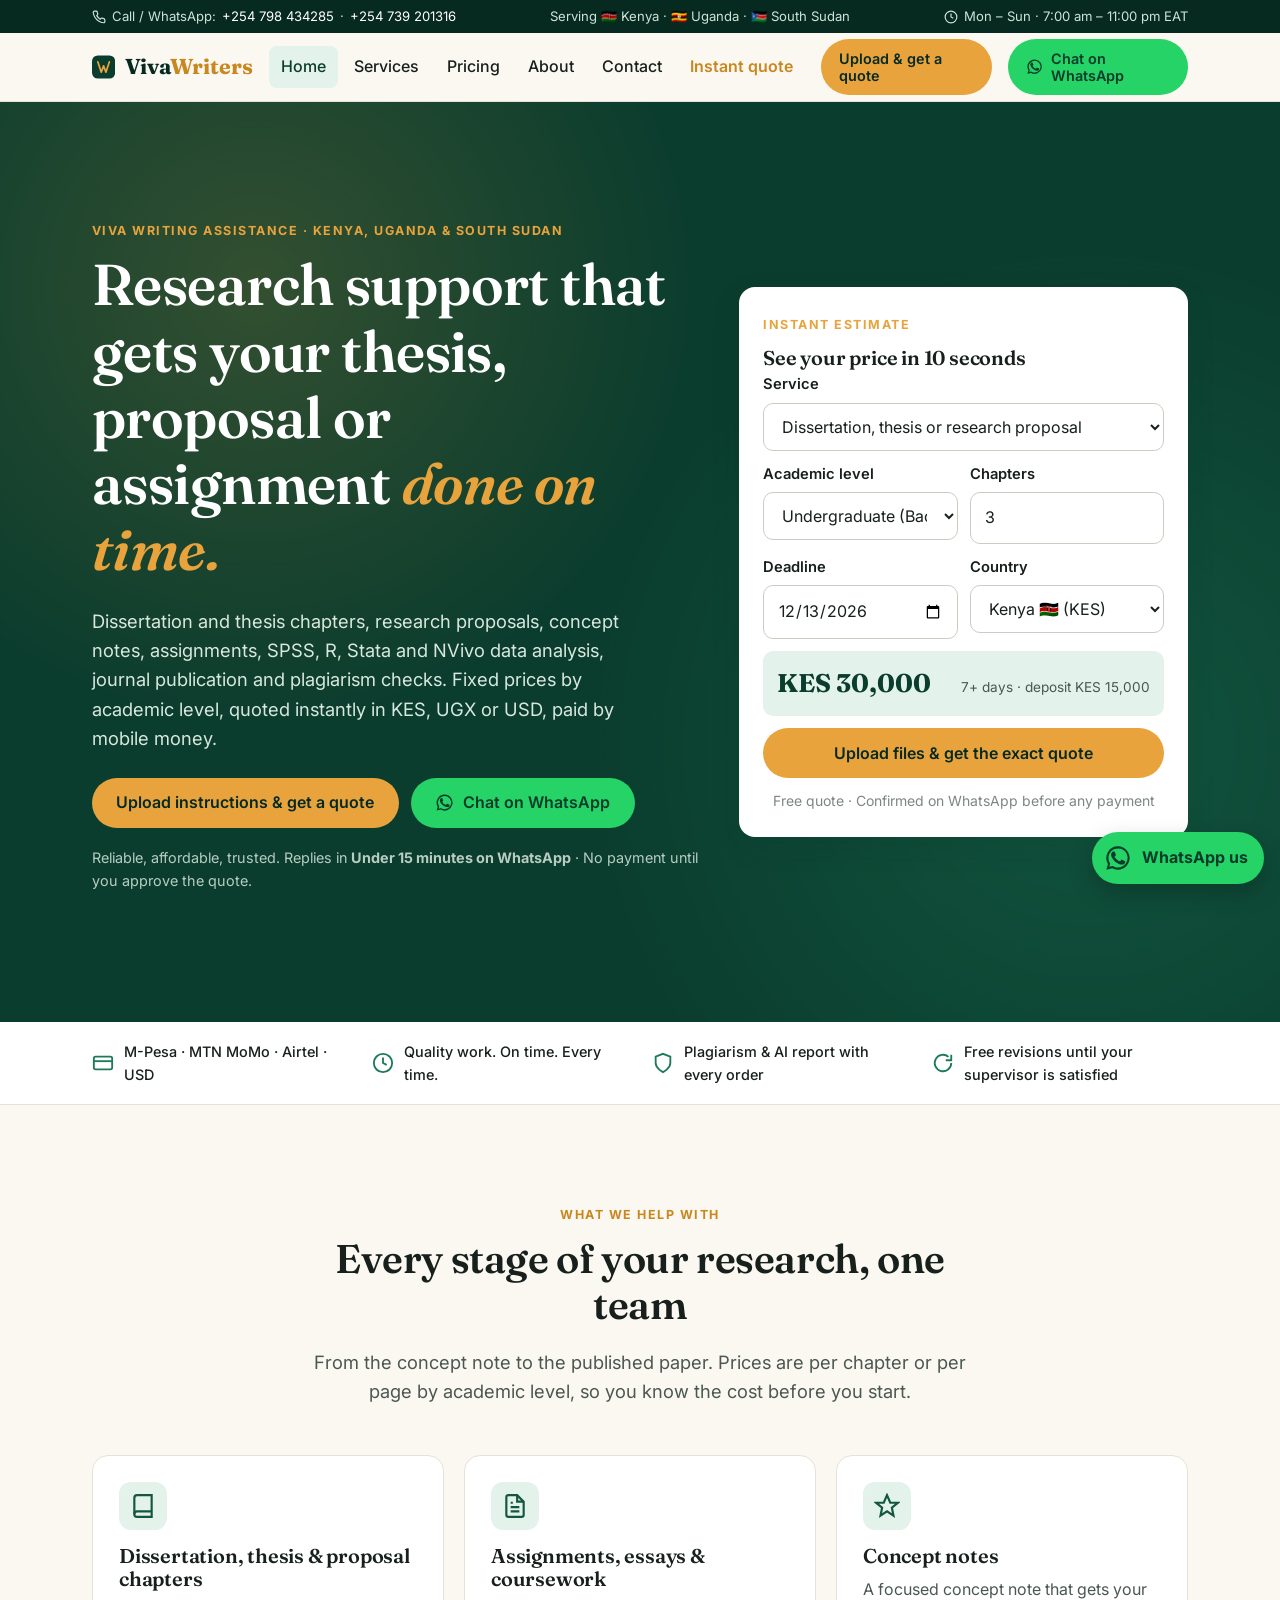
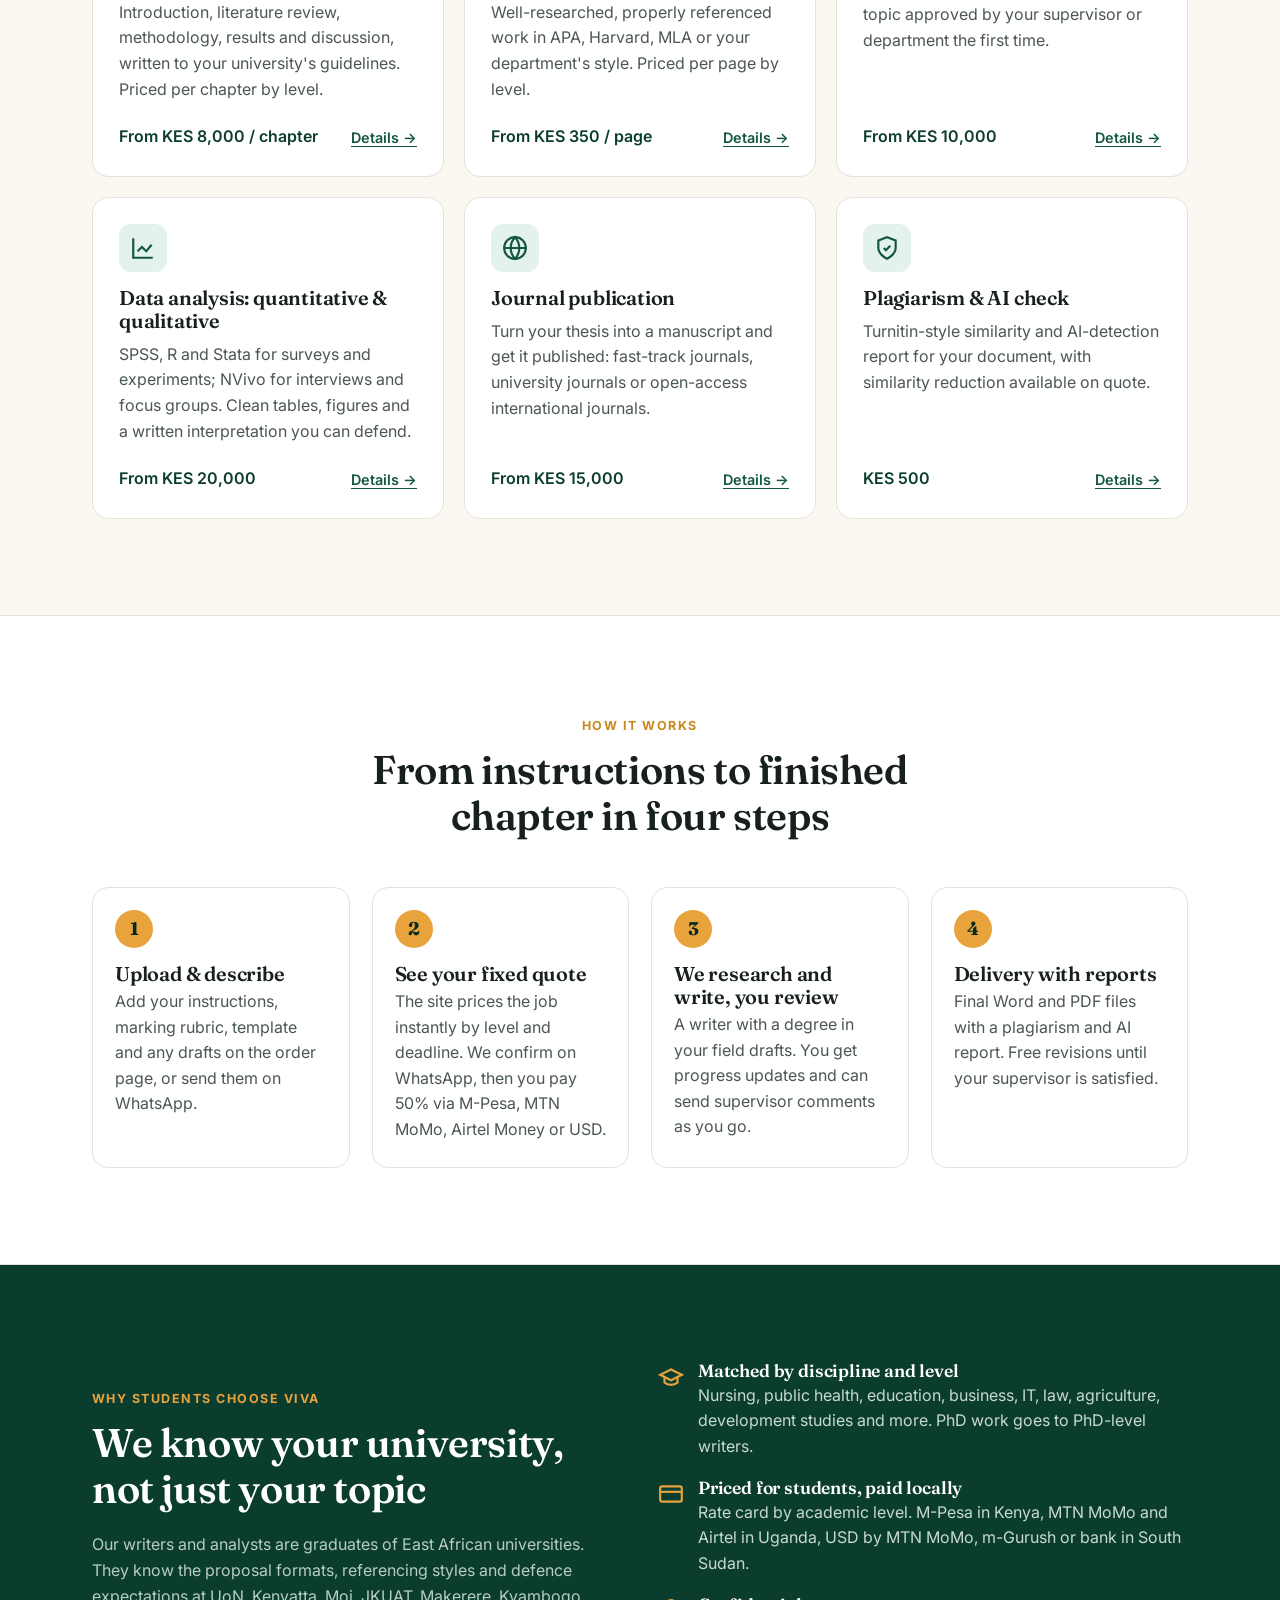
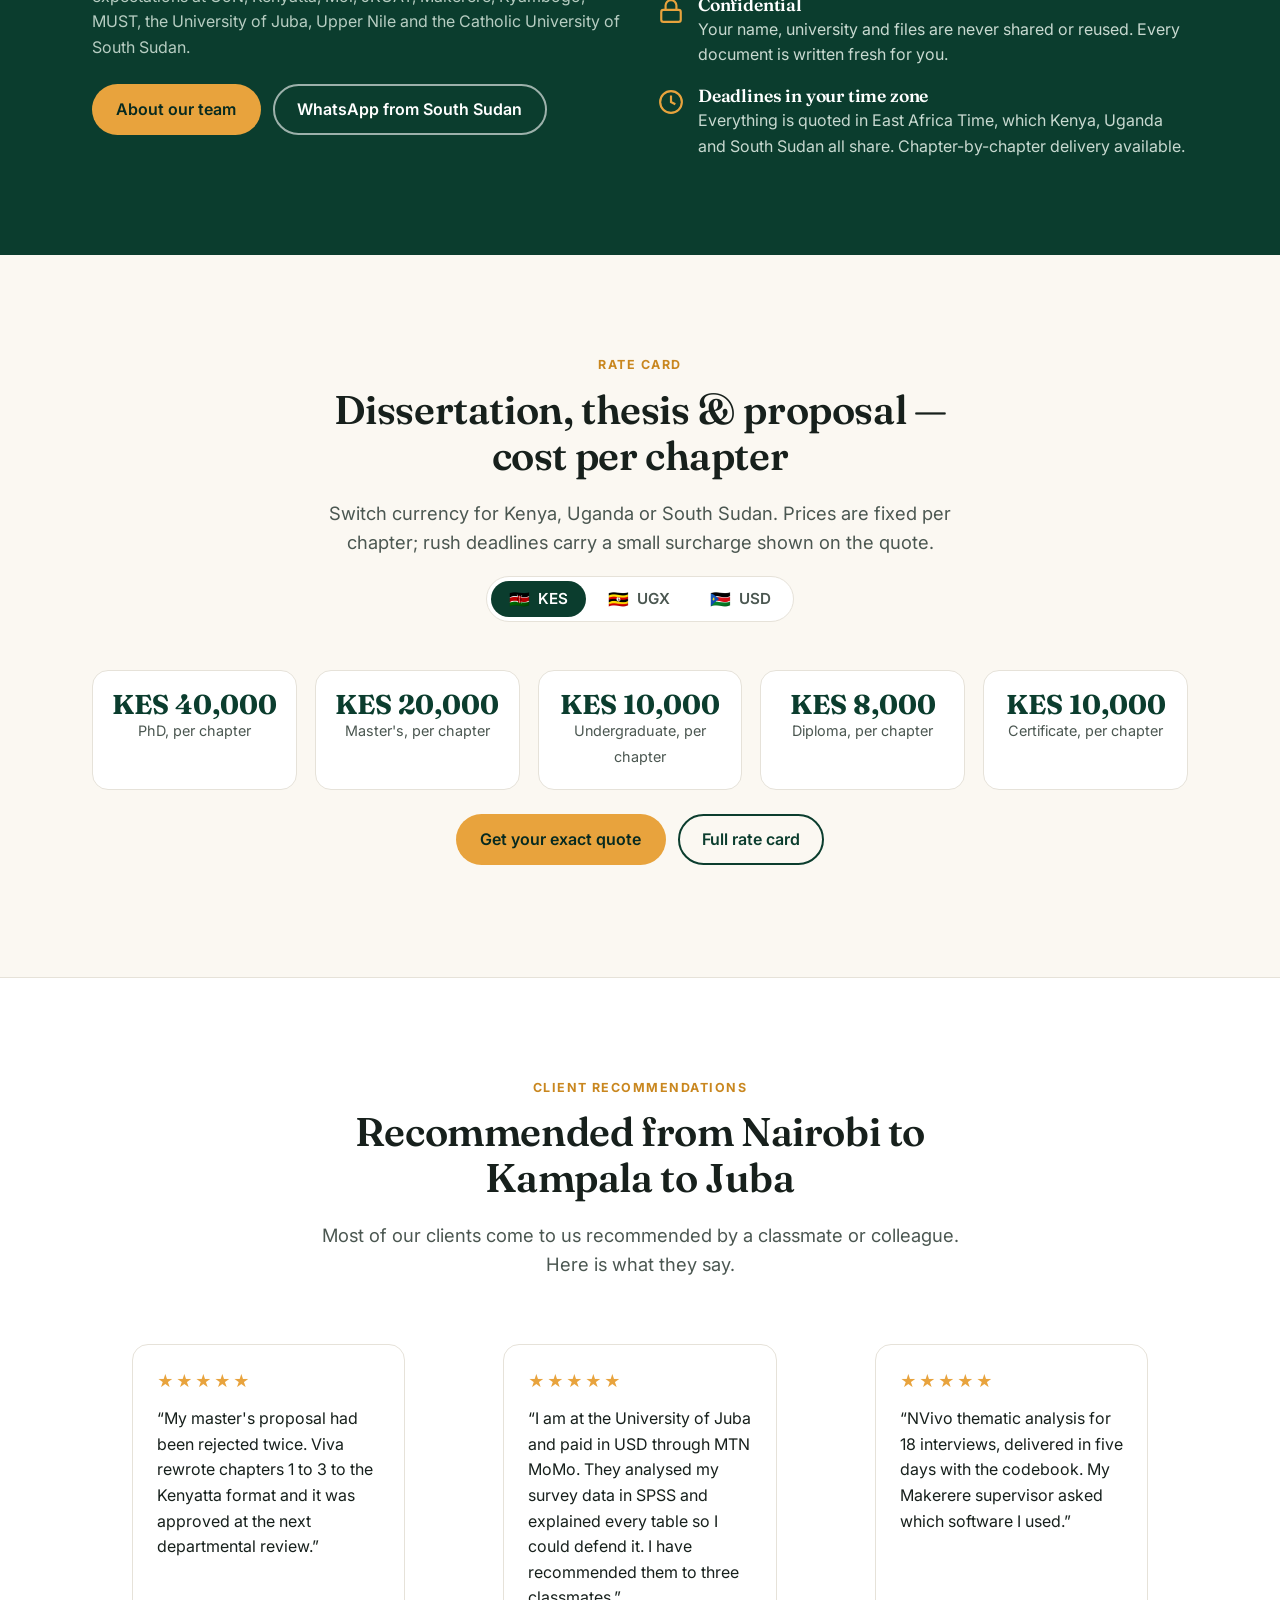
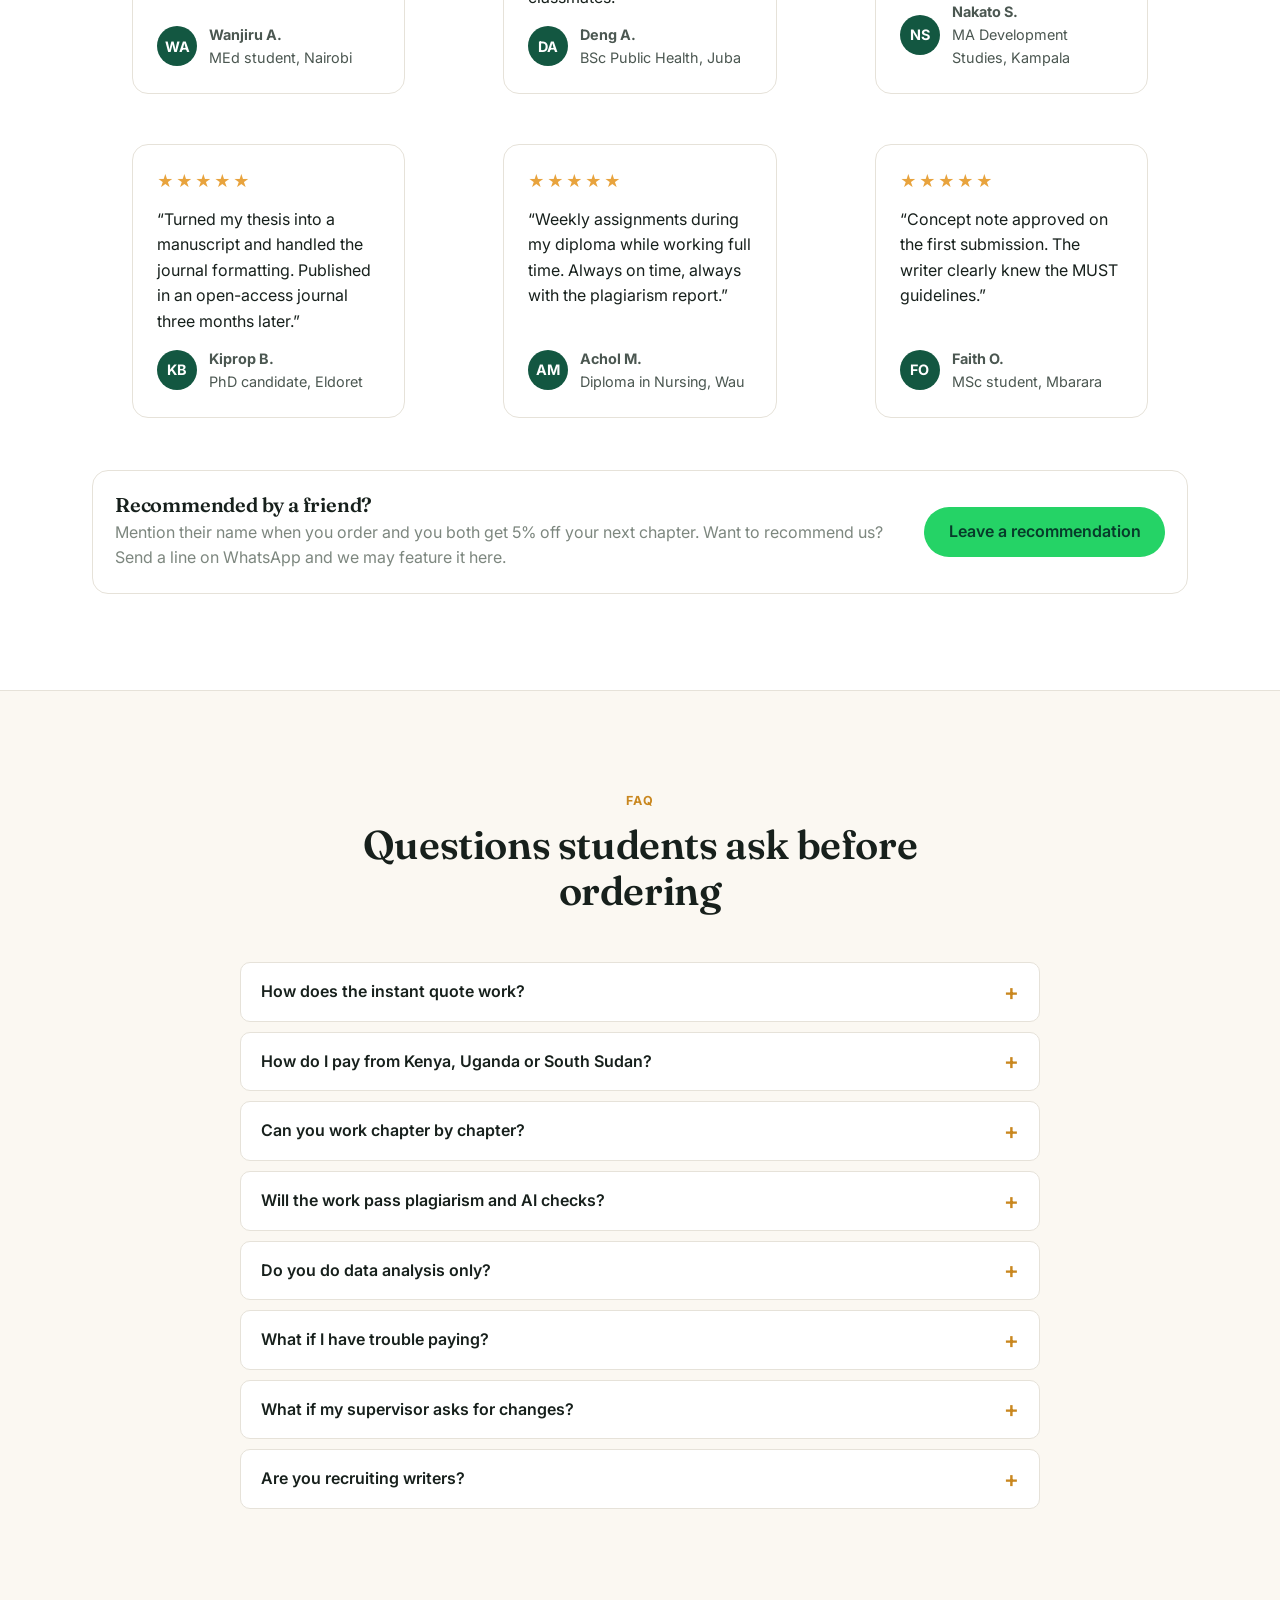
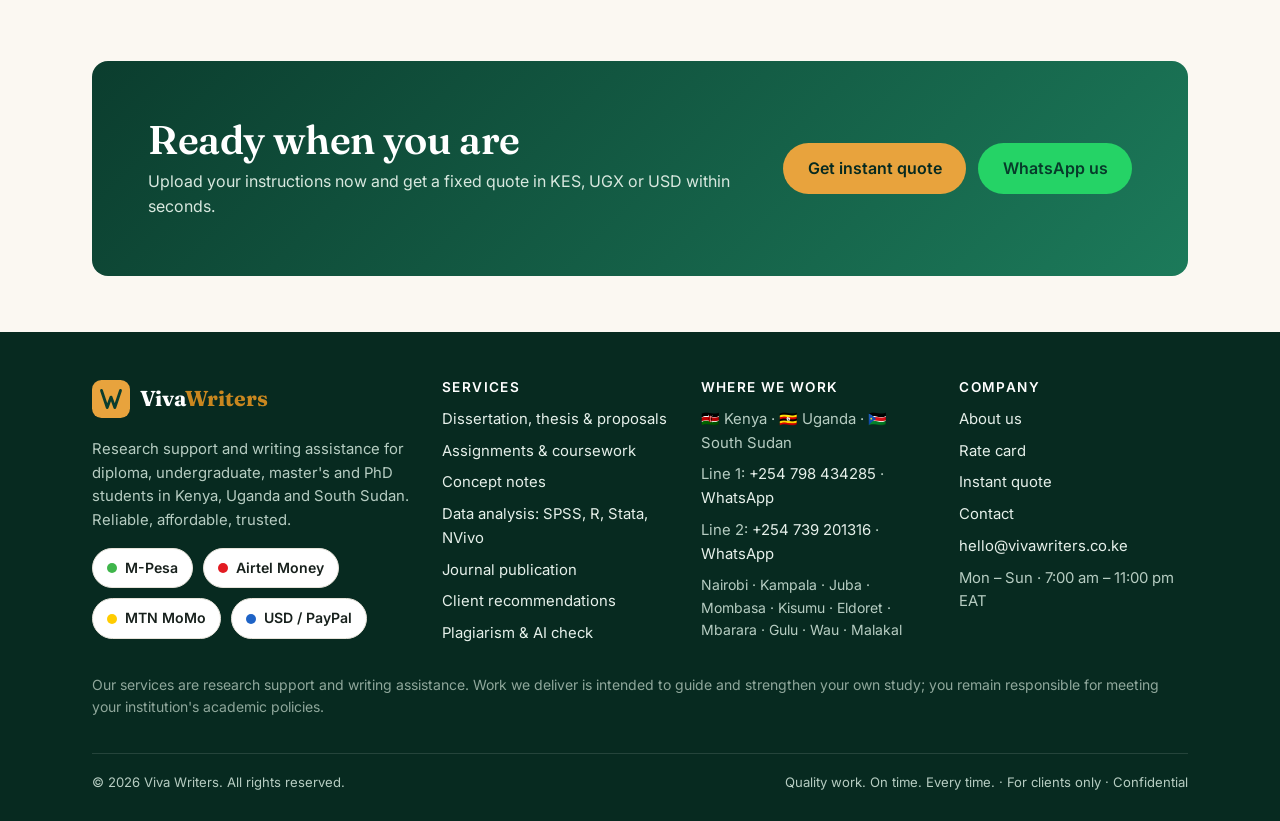
==== commit 1c13ffce: "Update data analysis and journal rates, two main lines, payment help Data analysis split into quanti" ====
--- a/index.html
+++ b/index.html
@@ -4,13 +4,13 @@
   <meta charset="utf-8">
   <meta name="viewport" content="width=device-width, initial-scale=1">
   <title>Viva Writers | Thesis, Dissertation & Research Support in Kenya, Uganda & South Sudan</title>
-  <meta name="description" content="Dissertation and thesis chapters, research proposals, concept notes, assignments, SPSS/NVivo/R data analysis, journal manuscripts and plagiarism checks. Fixed prices by academic level in KES, UGX or USD. Pay by M-Pesa or MTN MoMo.">
+  <meta name="description" content="Dissertation and thesis chapters, research proposals, concept notes, assignments, SPSS, R, Stata and NVivo data analysis, journal publication and plagiarism checks. Fixed prices by academic level in KES, UGX or USD. Pay by M-Pesa or MTN MoMo.">
   <link rel="canonical" href="https://vivawriters.co.ke/">
   <meta name="theme-color" content="#0b3d2e">
   <meta property="og:type" content="website">
   <meta property="og:site_name" content="Viva Writers">
   <meta property="og:title" content="Viva Writers | Thesis, Dissertation & Research Support in Kenya, Uganda & South Sudan">
-  <meta property="og:description" content="Dissertation and thesis chapters, research proposals, concept notes, assignments, SPSS/NVivo/R data analysis, journal manuscripts and plagiarism checks. Fixed prices by academic level in KES, UGX or USD. Pay by M-Pesa or MTN MoMo.">
+  <meta property="og:description" content="Dissertation and thesis chapters, research proposals, concept notes, assignments, SPSS, R, Stata and NVivo data analysis, journal publication and plagiarism checks. Fixed prices by academic level in KES, UGX or USD. Pay by M-Pesa or MTN MoMo.">
   <meta property="og:url" content="https://vivawriters.co.ke/">
   <meta property="og:image" content="https://vivawriters.co.ke/assets/img/og-image.png">
   <meta property="og:locale" content="en_KE">
@@ -30,10 +30,10 @@
     "@type": "ProfessionalService",
     "name": "Viva Writers",
     "alternateName": "Viva Writing Assistance",
-    "description": "Research support and academic writing assistance for students in Kenya, Uganda and South Sudan: dissertation and thesis chapters, proposals, concept notes, assignments, SPSS, NVivo and R data analysis, journal manuscripts, plagiarism and AI checks.",
+    "description": "Research support and academic writing assistance for students in Kenya, Uganda and South Sudan: dissertation and thesis chapters, proposals, concept notes, assignments, SPSS, R, Stata and NVivo data analysis, journal manuscripts, plagiarism and AI checks.",
     "url": "https://vivawriters.co.ke/",
     "email": "hello@vivawriters.co.ke",
-    "telephone": "+254739201316",
+    "telephone": ["+254798434285", "+254739201316"],
     "priceRange": "KES 350 – KES 200,000",
     "currenciesAccepted": "KES, UGX, USD",
     "paymentAccepted": "M-Pesa, Airtel Money, MTN Mobile Money, m-Gurush, Bank transfer, PayPal",
@@ -52,7 +52,7 @@
 
 <div class="topbar">
   <div class="wrap">
-    <span><svg viewBox="0 0 24 24" fill="none" stroke="currentColor" stroke-width="2"><path d="M22 16.9v3a2 2 0 0 1-2.2 2 19.8 19.8 0 0 1-8.6-3.1 19.5 19.5 0 0 1-6-6A19.8 19.8 0 0 1 2.1 4.2 2 2 0 0 1 4.1 2h3a2 2 0 0 1 2 1.7c.1.9.4 1.8.7 2.6a2 2 0 0 1-.5 2.1L8.1 9.7a16 16 0 0 0 6 6l1.3-1.3a2 2 0 0 1 2.1-.4c.8.3 1.7.5 2.6.7a2 2 0 0 1 1.7 2z"/></svg>WhatsApp / Call: <a href="#" data-phone="ke">+254 739 201316</a></span>
+    <span><svg viewBox="0 0 24 24" fill="none" stroke="currentColor" stroke-width="2"><path d="M22 16.9v3a2 2 0 0 1-2.2 2 19.8 19.8 0 0 1-8.6-3.1 19.5 19.5 0 0 1-6-6A19.8 19.8 0 0 1 2.1 4.2 2 2 0 0 1 4.1 2h3a2 2 0 0 1 2 1.7c.1.9.4 1.8.7 2.6a2 2 0 0 1-.5 2.1L8.1 9.7a16 16 0 0 0 6 6l1.3-1.3a2 2 0 0 1 2.1-.4c.8.3 1.7.5 2.6.7a2 2 0 0 1 1.7 2z"/></svg>Call / WhatsApp: <a href="#" data-phone="ke">+254 798 434285</a> · <a href="#" data-phone2>+254 739 201316</a></span>
     <span class="topbar__ug">Serving 🇰🇪 Kenya · 🇺🇬 Uganda · 🇸🇸 South Sudan</span>
     <span><svg viewBox="0 0 24 24" fill="none" stroke="currentColor" stroke-width="2"><circle cx="12" cy="12" r="10"/><path d="M12 6v6l4 2"/></svg><span data-hours>Mon – Sun · 7:00 am – 11:00 pm EAT</span></span>
   </div>
@@ -99,7 +99,7 @@
     <div>
       <span class="eyebrow">Viva Writing Assistance · Kenya, Uganda &amp; South Sudan</span>
       <h1>Research support that gets your thesis, proposal or assignment <em>done on time.</em></h1>
-      <p class="lead">Dissertation and thesis chapters, research proposals, concept notes, assignments, SPSS and NVivo data analysis, journal manuscripts and plagiarism checks. Fixed prices by academic level, quoted instantly in KES, UGX or USD, paid by mobile money.</p>
+      <p class="lead">Dissertation and thesis chapters, research proposals, concept notes, assignments, SPSS, R, Stata and NVivo data analysis, journal publication and plagiarism checks. Fixed prices by academic level, quoted instantly in KES, UGX or USD, paid by mobile money.</p>
       <div class="btn-row mt-2">
         <a class="btn btn--gold" href="order.html">Upload instructions &amp; get a quote</a>
         <a class="btn btn--wa" href="#" data-wa="ke"><svg viewBox="0 0 24 24" fill="currentColor"><path d="M17.5 14.4c-.3-.1-1.8-.9-2-1-.3-.1-.5-.1-.7.1-.2.3-.8 1-.9 1.2-.2.2-.3.2-.6.1-.3-.1-1.3-.5-2.4-1.5-.9-.8-1.5-1.8-1.7-2.1-.2-.3 0-.5.1-.6l.5-.5.3-.5c.1-.2 0-.4 0-.5l-.9-2.2c-.2-.6-.5-.5-.7-.5h-.6c-.2 0-.5.1-.8.4-.3.3-1 1-1 2.5s1.1 2.9 1.2 3.1c.1.2 2.1 3.2 5.1 4.5.7.3 1.3.5 1.7.6.7.2 1.4.2 1.9.1.6-.1 1.8-.7 2-1.4.2-.7.2-1.3.2-1.4-.1-.2-.3-.3-.6-.4zM12 2a10 10 0 0 0-8.6 15.1L2 22l5-1.3A10 10 0 1 0 12 2zm0 18.2c-1.5 0-3-.4-4.2-1.2l-.3-.2-3 .8.8-2.9-.2-.3A8.2 8.2 0 1 1 12 20.2z"/></svg>Chat on WhatsApp</a>
@@ -179,14 +179,14 @@
       </article>
       <article class="card">
         <div class="card__icon"><svg viewBox="0 0 24 24" fill="none" stroke="currentColor" stroke-width="2"><path d="M3 3v18h18"/><path d="M7 15l4-4 4 4 5-6"/></svg></div>
-        <h3>Data analysis: SPSS, NVivo, R</h3>
-        <p>Descriptive and inferential statistics, regression, thematic analysis, clean tables and figures, and a written interpretation you can defend.</p>
-        <div class="price"><span data-kes="10000" data-prefix="From ">From KES 10,000</span><a href="services.html#data">Details →</a></div>
+        <h3>Data analysis: quantitative &amp; qualitative</h3>
+        <p>SPSS, R and Stata for surveys and experiments; NVivo for interviews and focus groups. Clean tables, figures and a written interpretation you can defend.</p>
+        <div class="price"><span data-kes="20000" data-prefix="From ">From KES 20,000</span><a href="services.html#data">Details →</a></div>
       </article>
       <article class="card">
         <div class="card__icon"><svg viewBox="0 0 24 24" fill="none" stroke="currentColor" stroke-width="2"><circle cx="12" cy="12" r="10"/><path d="M2 12h20M12 2a15 15 0 0 1 4 10 15 15 0 0 1-4 10 15 15 0 0 1-4-10 15 15 0 0 1 4-10z"/></svg></div>
-        <h3>Journal manuscripts &amp; publication</h3>
-        <p>Turn your thesis into a manuscript, format it to the journal's author guidelines and get support through submission and reviewer comments.</p>
+        <h3>Journal publication</h3>
+        <p>Turn your thesis into a manuscript and get it published: fast-track journals, university journals or open-access international journals.</p>
         <div class="price"><span data-kes="15000" data-prefix="From ">From KES 15,000</span><a href="services.html#journals">Details →</a></div>
       </article>
       <article class="card">
@@ -257,11 +257,12 @@
   </div>
 </section>
 
-<section class="section section--alt">
+<section class="section section--alt" id="recommendations">
   <div class="wrap">
     <div class="section-head center">
-      <span class="eyebrow">Student stories</span>
-      <h2>Trusted from Nairobi to Kampala to Juba</h2>
+      <span class="eyebrow">Client recommendations</span>
+      <h2>Recommended from Nairobi to Kampala to Juba</h2>
+      <p class="lead">Most of our clients come to us recommended by a classmate or colleague. Here is what they say.</p>
     </div>
     <div class="testimonials">
       <figure class="testimonial">
@@ -271,7 +272,7 @@
       </figure>
       <figure class="testimonial">
         <div class="stars" aria-label="5 out of 5 stars">★★★★★</div>
-        <blockquote>“I am at the University of Juba and paid in USD through MTN MoMo. They analysed my survey data in SPSS and explained every table so I could defend it.”</blockquote>
+        <blockquote>“I am at the University of Juba and paid in USD through MTN MoMo. They analysed my survey data in SPSS and explained every table so I could defend it. I have recommended them to three classmates.”</blockquote>
         <figcaption><span class="avatar">DA</span><span><strong>Deng A.</strong><br>BSc Public Health, Juba</span></figcaption>
       </figure>
       <figure class="testimonial">
@@ -294,6 +295,13 @@
         <blockquote>“Concept note approved on the first submission. The writer clearly knew the MUST guidelines.”</blockquote>
         <figcaption><span class="avatar">FO</span><span><strong>Faith O.</strong><br>MSc student, Mbarara</span></figcaption>
       </figure>
+    </div>
+    <div class="recommend mt-2">
+      <div>
+        <h3>Recommended by a friend?</h3>
+        <p class="mb-0 muted">Mention their name when you order and you both get 5% off your next chapter. Want to recommend us? Send a line on WhatsApp and we may feature it here.</p>
+      </div>
+      <a class="btn btn--wa" href="#" data-wa="ke" data-wa-text="Hello Viva Writers, I'd like to leave a recommendation.">Leave a recommendation</a>
     </div>
   </div>
 </section>
@@ -309,7 +317,8 @@
       <details><summary>How do I pay from Kenya, Uganda or South Sudan?</summary><p>Kenya: M-Pesa. Uganda: MTN Mobile Money or Airtel Money. South Sudan: USD via MTN MoMo, m-Gurush, bank transfer or PayPal. You pay 50% to start and the balance on delivery; small orders are paid in full. Every payment gets a receipt.</p></details>
       <details><summary>Can you work chapter by chapter?</summary><p>Yes. Most students order a proposal (chapters 1–3) first, then chapters 4 and 5 after data collection. You pay per chapter as you go and can send supervisor comments between chapters.</p></details>
       <details><summary>Will the work pass plagiarism and AI checks?</summary><p>Every document is written from scratch and delivered with a similarity and AI-detection report. If you already have a flagged document, we offer a plagiarism and AI check for KES 500 and similarity reduction priced on quote.</p></details>
-      <details><summary>Do you do data analysis only?</summary><p>Yes. Send your dataset, questionnaire and objectives and we run the analysis in SPSS, NVivo, R, Python or Java, returning tables, figures and a written interpretation you can use in chapter 4.</p></details>
+      <details><summary>Do you do data analysis only?</summary><p>Yes. Quantitative data (surveys, experiments, secondary datasets) is analysed in SPSS, R or Stata; qualitative data (interviews, focus groups, documents) in NVivo. You get tables, figures, a codebook where relevant and a written interpretation you can use in chapter 4.</p></details>
+      <details><summary>What if I have trouble paying?</summary><p>Talk to us. You can pay chapter by chapter, split a large order into instalments, or have a relative or friend pay on your behalf in Kenya (M-Pesa), Uganda (MoMo) or abroad (PayPal, Wise, Western Union). We will find a way that works for you before any work starts.</p></details>
       <details><summary>What if my supervisor asks for changes?</summary><p>Revisions within the original instructions are free. Send the comments on WhatsApp and we turn them around quickly, usually within 24 to 48 hours.</p></details>
       <details><summary>Are you recruiting writers?</summary><p>No. This site is for students and researchers who need support. We are not taking writer applications and messages about writing jobs will not get a reply.</p></details>
     </div>
@@ -351,17 +360,18 @@
           <li><a href="services.html#thesis">Dissertation, thesis &amp; proposals</a></li>
           <li><a href="services.html#assignments">Assignments &amp; coursework</a></li>
           <li><a href="services.html#concept">Concept notes</a></li>
-          <li><a href="services.html#data">Data analysis: SPSS, NVivo, R</a></li>
-          <li><a href="services.html#journals">Journal manuscripts &amp; publication</a></li>
+          <li><a href="services.html#data">Data analysis: SPSS, R, Stata, NVivo</a></li>
+          <li><a href="services.html#journals">Journal publication</a></li>
+          <li><a href="index.html#recommendations">Client recommendations</a></li>
           <li><a href="services.html#plag">Plagiarism &amp; AI check</a></li>
         </ul>
       </div>
       <div>
         <h4>Where we work</h4>
         <ul>
-          <li>🇰🇪 Kenya — <a href="#" data-wa="ke">WhatsApp</a></li>
-          <li>🇺🇬 Uganda — <a href="#" data-wa="ug">WhatsApp</a></li>
-          <li>🇸🇸 South Sudan — <a href="#" data-wa="ss">WhatsApp</a></li>
+          <li>🇰🇪 Kenya · 🇺🇬 Uganda · 🇸🇸 South Sudan</li>
+          <li>Line 1: <a href="#" data-phone="ke">+254 798 434285</a> · <a href="#" data-wa="ke">WhatsApp</a></li>
+          <li>Line 2: <a href="#" data-phone2>+254 739 201316</a> · <a href="#" data-wa2>WhatsApp</a></li>
           <li class="small">Nairobi · Kampala · Juba · Mombasa · Kisumu · Eldoret · Mbarara · Gulu · Wau · Malakal</li>
         </ul>
       </div>
--- a/assets/css/style.css
+++ b/assets/css/style.css
@@ -460,3 +460,6 @@
 @media (min-width: 760px) { .stats--5 { grid-template-columns: repeat(5, 1fr); } }
 .stats--5 .stat strong { font-size: 1.7rem; }
 .choice__item input[type=checkbox] { width: auto; }
+.recommend { display: grid; gap: 16px; align-items: center; background: var(--paper); border: 1px solid var(--line); border-radius: var(--radius); padding: 22px; }
+.recommend h3 { margin-bottom: 4px; }
+@media (min-width: 760px) { .recommend { grid-template-columns: 1fr auto; } }
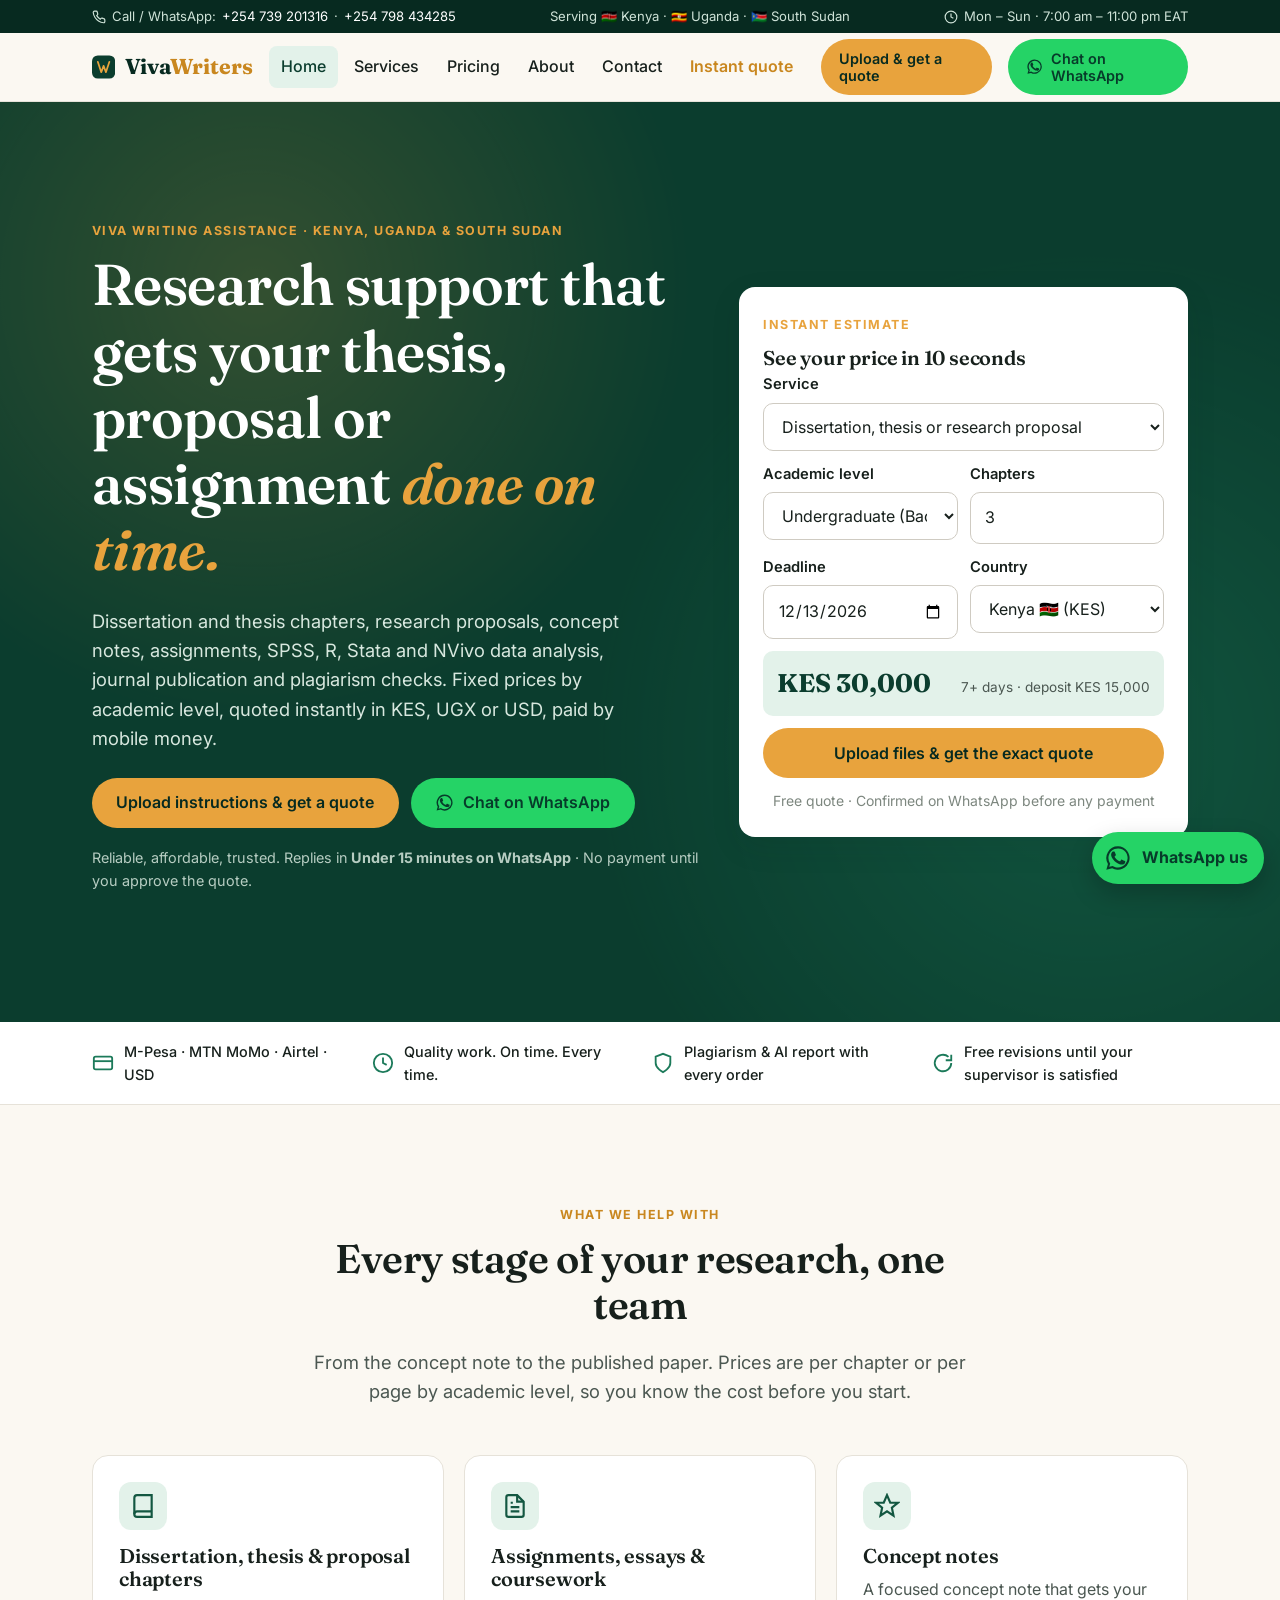
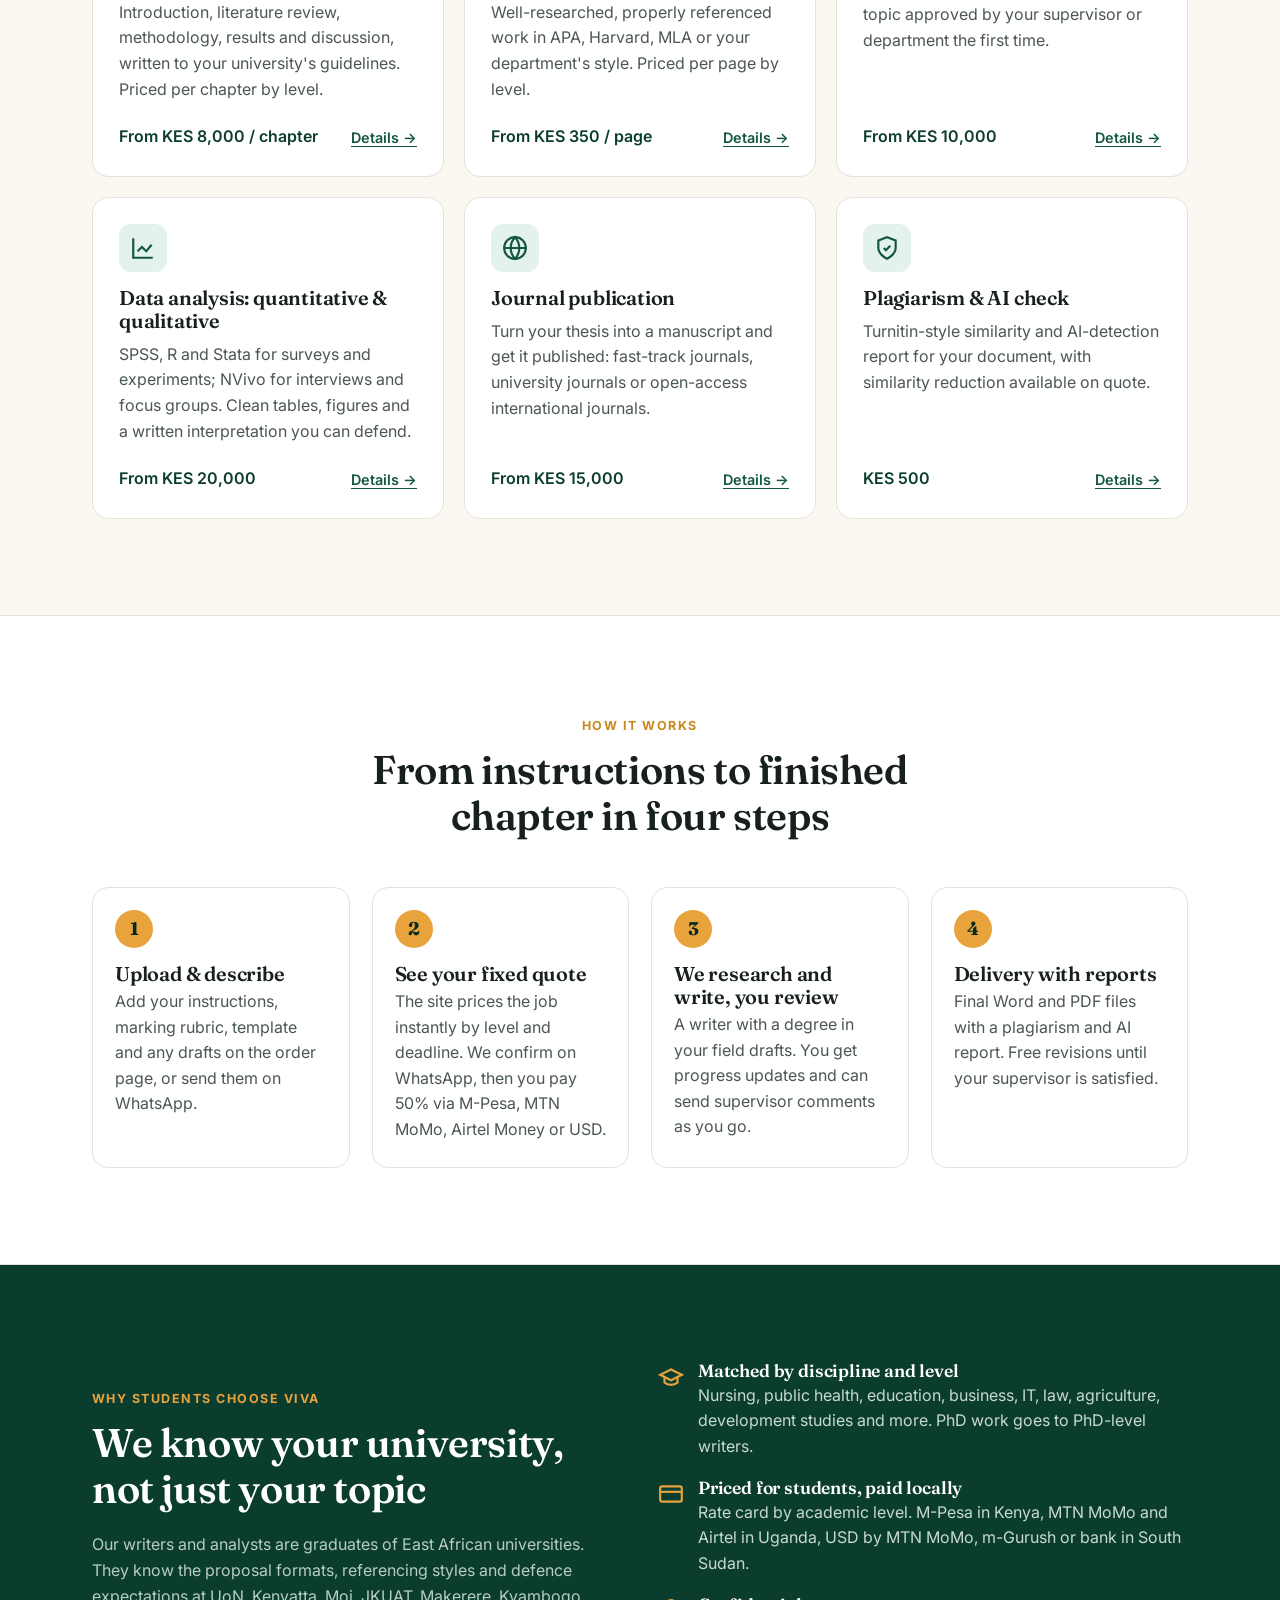
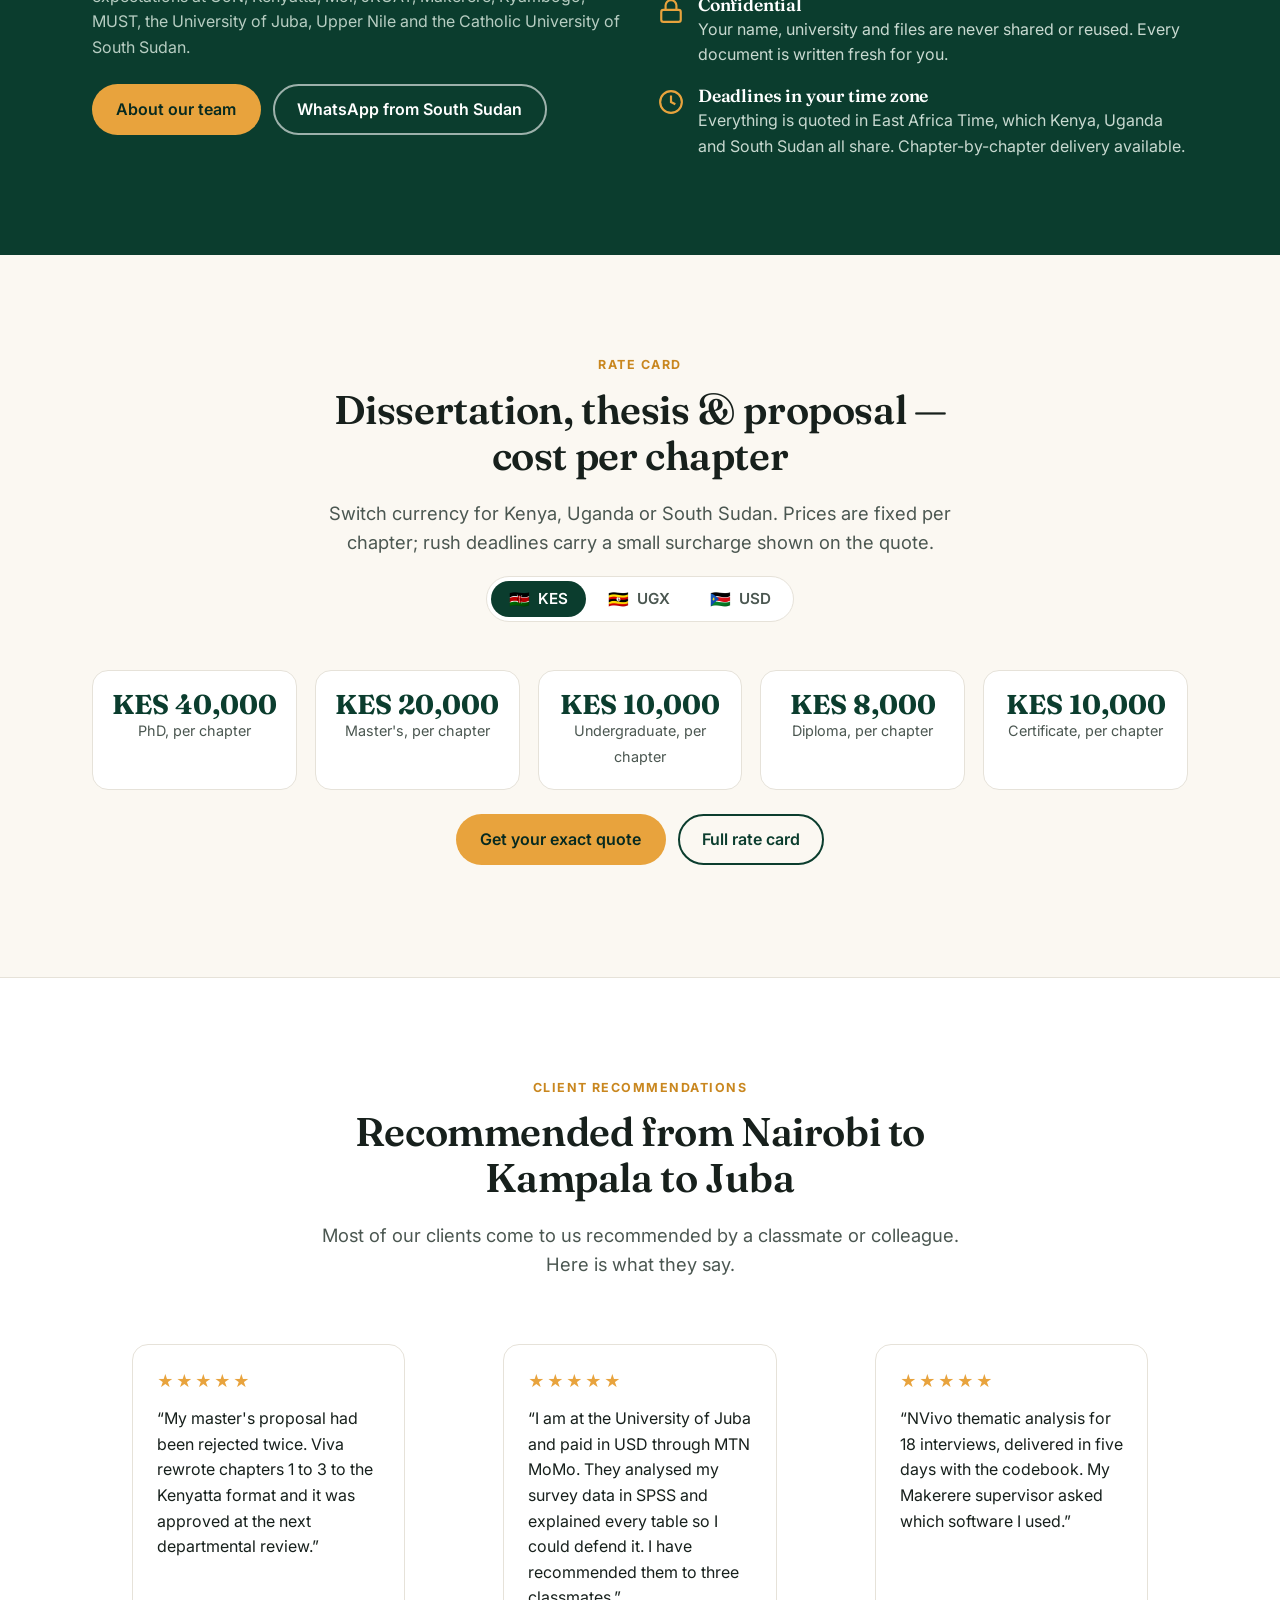
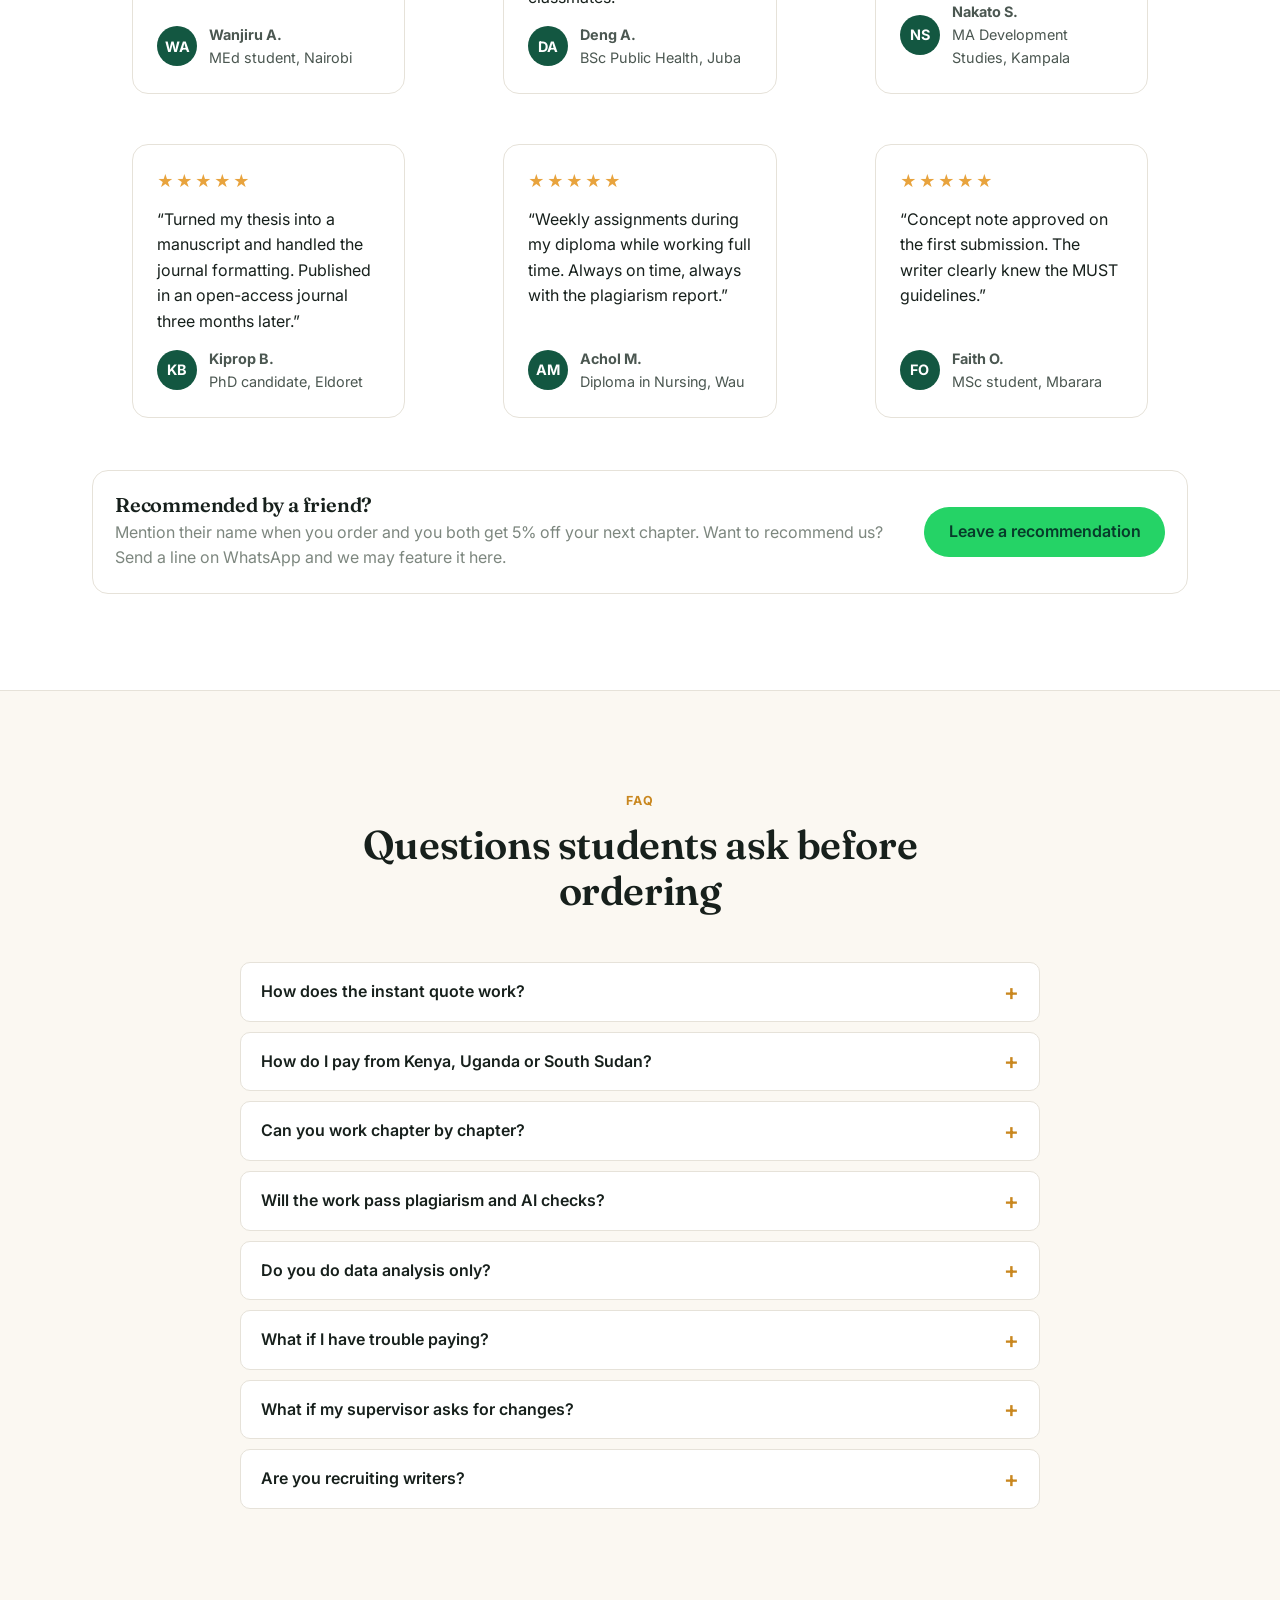
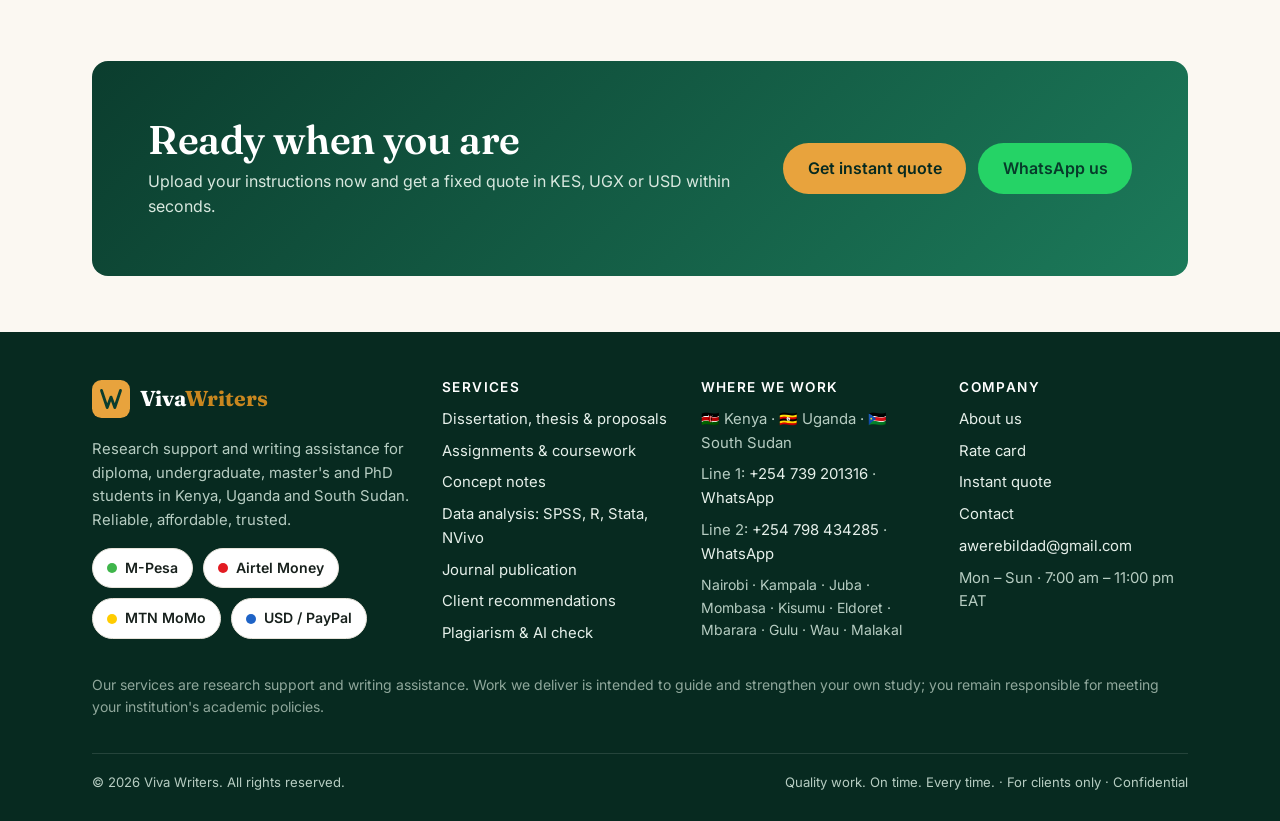
==== commit c2636dc4: "Deliver uploaded files to the office e-mail; primary WhatsApp 0739 201316 Add a Google Apps Script b" ====
--- a/index.html
+++ b/index.html
@@ -32,8 +32,8 @@
     "alternateName": "Viva Writing Assistance",
     "description": "Research support and academic writing assistance for students in Kenya, Uganda and South Sudan: dissertation and thesis chapters, proposals, concept notes, assignments, SPSS, R, Stata and NVivo data analysis, journal manuscripts, plagiarism and AI checks.",
     "url": "https://vivawriters.co.ke/",
-    "email": "hello@vivawriters.co.ke",
-    "telephone": ["+254798434285", "+254739201316"],
+    "email": "awerebildad@gmail.com",
+    "telephone": ["+254739201316", "+254798434285"],
     "priceRange": "KES 350 – KES 200,000",
     "currenciesAccepted": "KES, UGX, USD",
     "paymentAccepted": "M-Pesa, Airtel Money, MTN Mobile Money, m-Gurush, Bank transfer, PayPal",
@@ -52,7 +52,7 @@
 
 <div class="topbar">
   <div class="wrap">
-    <span><svg viewBox="0 0 24 24" fill="none" stroke="currentColor" stroke-width="2"><path d="M22 16.9v3a2 2 0 0 1-2.2 2 19.8 19.8 0 0 1-8.6-3.1 19.5 19.5 0 0 1-6-6A19.8 19.8 0 0 1 2.1 4.2 2 2 0 0 1 4.1 2h3a2 2 0 0 1 2 1.7c.1.9.4 1.8.7 2.6a2 2 0 0 1-.5 2.1L8.1 9.7a16 16 0 0 0 6 6l1.3-1.3a2 2 0 0 1 2.1-.4c.8.3 1.7.5 2.6.7a2 2 0 0 1 1.7 2z"/></svg>Call / WhatsApp: <a href="#" data-phone="ke">+254 798 434285</a> · <a href="#" data-phone2>+254 739 201316</a></span>
+    <span><svg viewBox="0 0 24 24" fill="none" stroke="currentColor" stroke-width="2"><path d="M22 16.9v3a2 2 0 0 1-2.2 2 19.8 19.8 0 0 1-8.6-3.1 19.5 19.5 0 0 1-6-6A19.8 19.8 0 0 1 2.1 4.2 2 2 0 0 1 4.1 2h3a2 2 0 0 1 2 1.7c.1.9.4 1.8.7 2.6a2 2 0 0 1-.5 2.1L8.1 9.7a16 16 0 0 0 6 6l1.3-1.3a2 2 0 0 1 2.1-.4c.8.3 1.7.5 2.6.7a2 2 0 0 1 1.7 2z"/></svg>Call / WhatsApp: <a href="#" data-phone="ke">+254 739 201316</a> · <a href="#" data-phone2>+254 798 434285</a></span>
     <span class="topbar__ug">Serving 🇰🇪 Kenya · 🇺🇬 Uganda · 🇸🇸 South Sudan</span>
     <span><svg viewBox="0 0 24 24" fill="none" stroke="currentColor" stroke-width="2"><circle cx="12" cy="12" r="10"/><path d="M12 6v6l4 2"/></svg><span data-hours>Mon – Sun · 7:00 am – 11:00 pm EAT</span></span>
   </div>
@@ -370,8 +370,8 @@
         <h4>Where we work</h4>
         <ul>
           <li>🇰🇪 Kenya · 🇺🇬 Uganda · 🇸🇸 South Sudan</li>
-          <li>Line 1: <a href="#" data-phone="ke">+254 798 434285</a> · <a href="#" data-wa="ke">WhatsApp</a></li>
-          <li>Line 2: <a href="#" data-phone2>+254 739 201316</a> · <a href="#" data-wa2>WhatsApp</a></li>
+          <li>Line 1: <a href="#" data-phone="ke">+254 739 201316</a> · <a href="#" data-wa="ke">WhatsApp</a></li>
+          <li>Line 2: <a href="#" data-phone2>+254 798 434285</a> · <a href="#" data-wa2>WhatsApp</a></li>
           <li class="small">Nairobi · Kampala · Juba · Mombasa · Kisumu · Eldoret · Mbarara · Gulu · Wau · Malakal</li>
         </ul>
       </div>
@@ -382,7 +382,7 @@
           <li><a href="pricing.html">Rate card</a></li>
           <li><a href="order.html">Instant quote</a></li>
           <li><a href="contact.html">Contact</a></li>
-          <li><a href="#" data-email>hello@vivawriters.co.ke</a></li>
+          <li><a href="#" data-email>awerebildad@gmail.com</a></li>
           <li><span data-hours>Mon – Sun · 7:00 am – 11:00 pm EAT</span></li>
         </ul>
       </div>
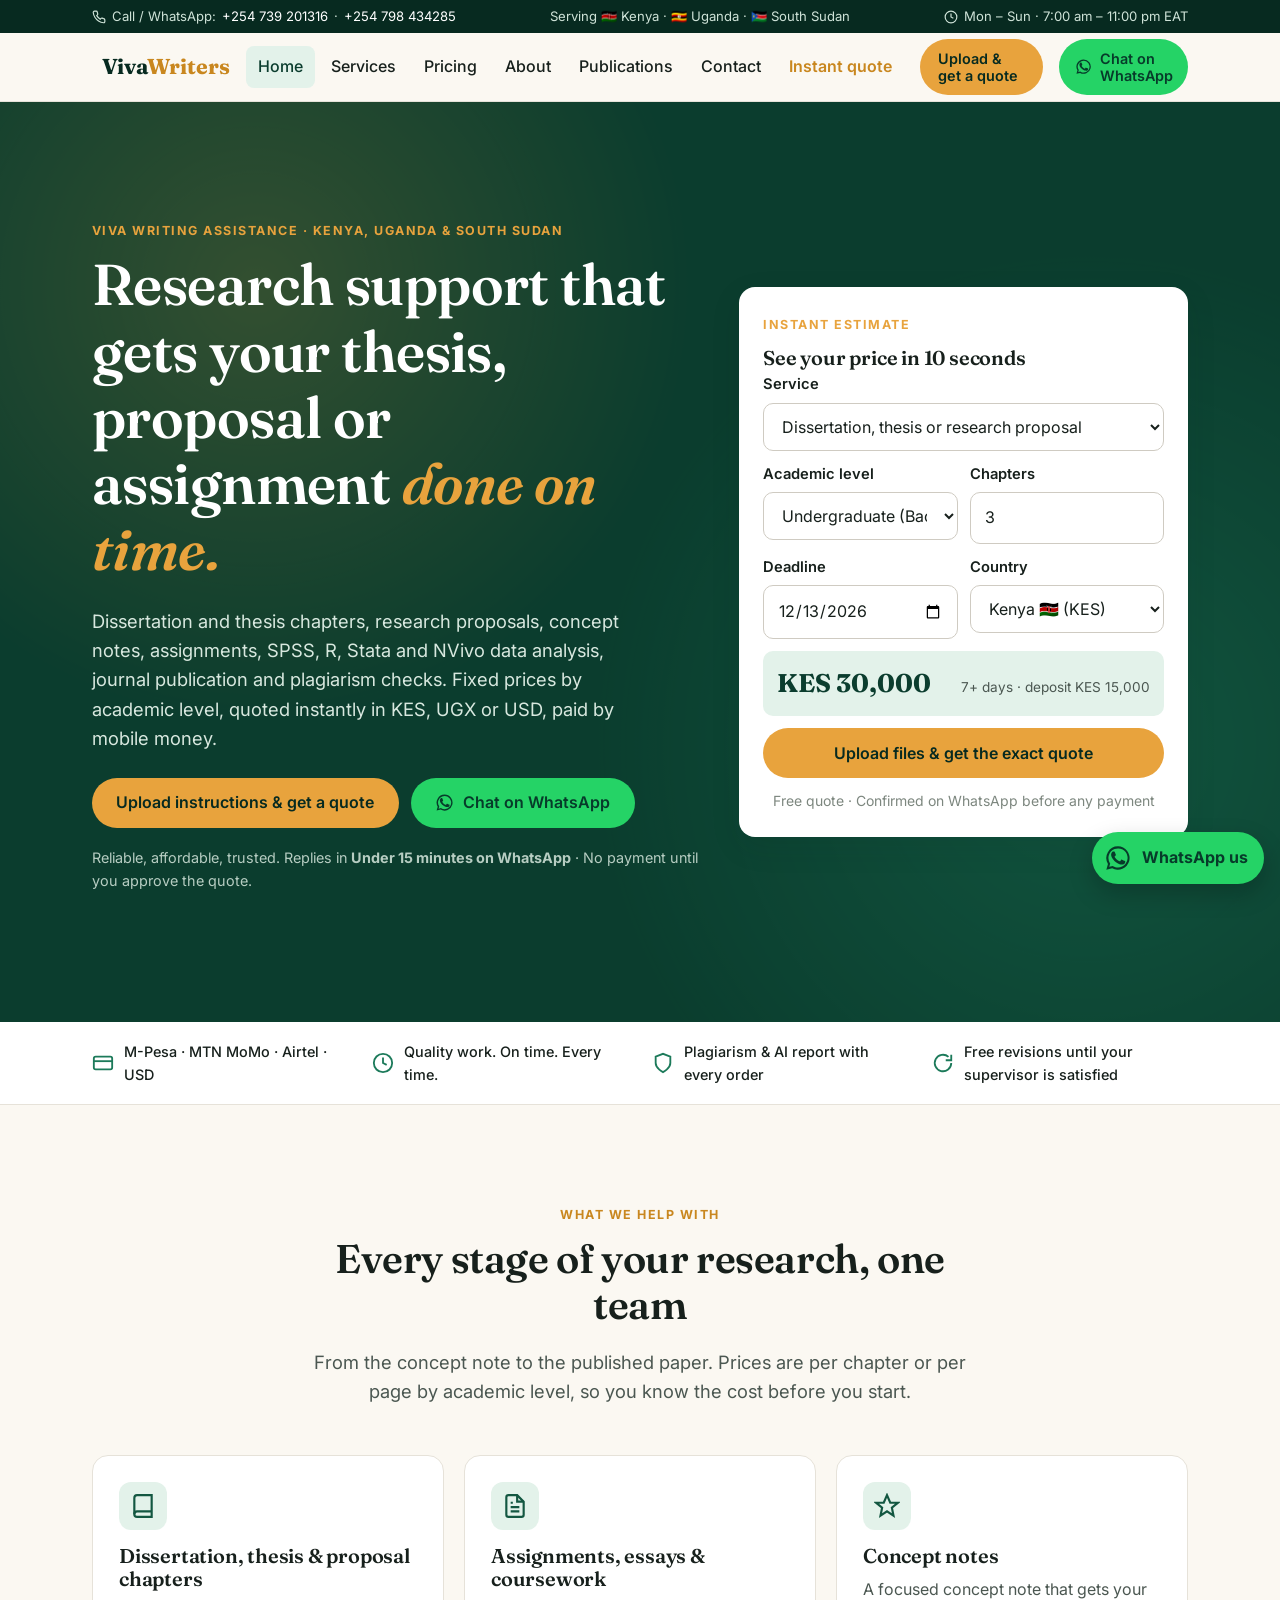
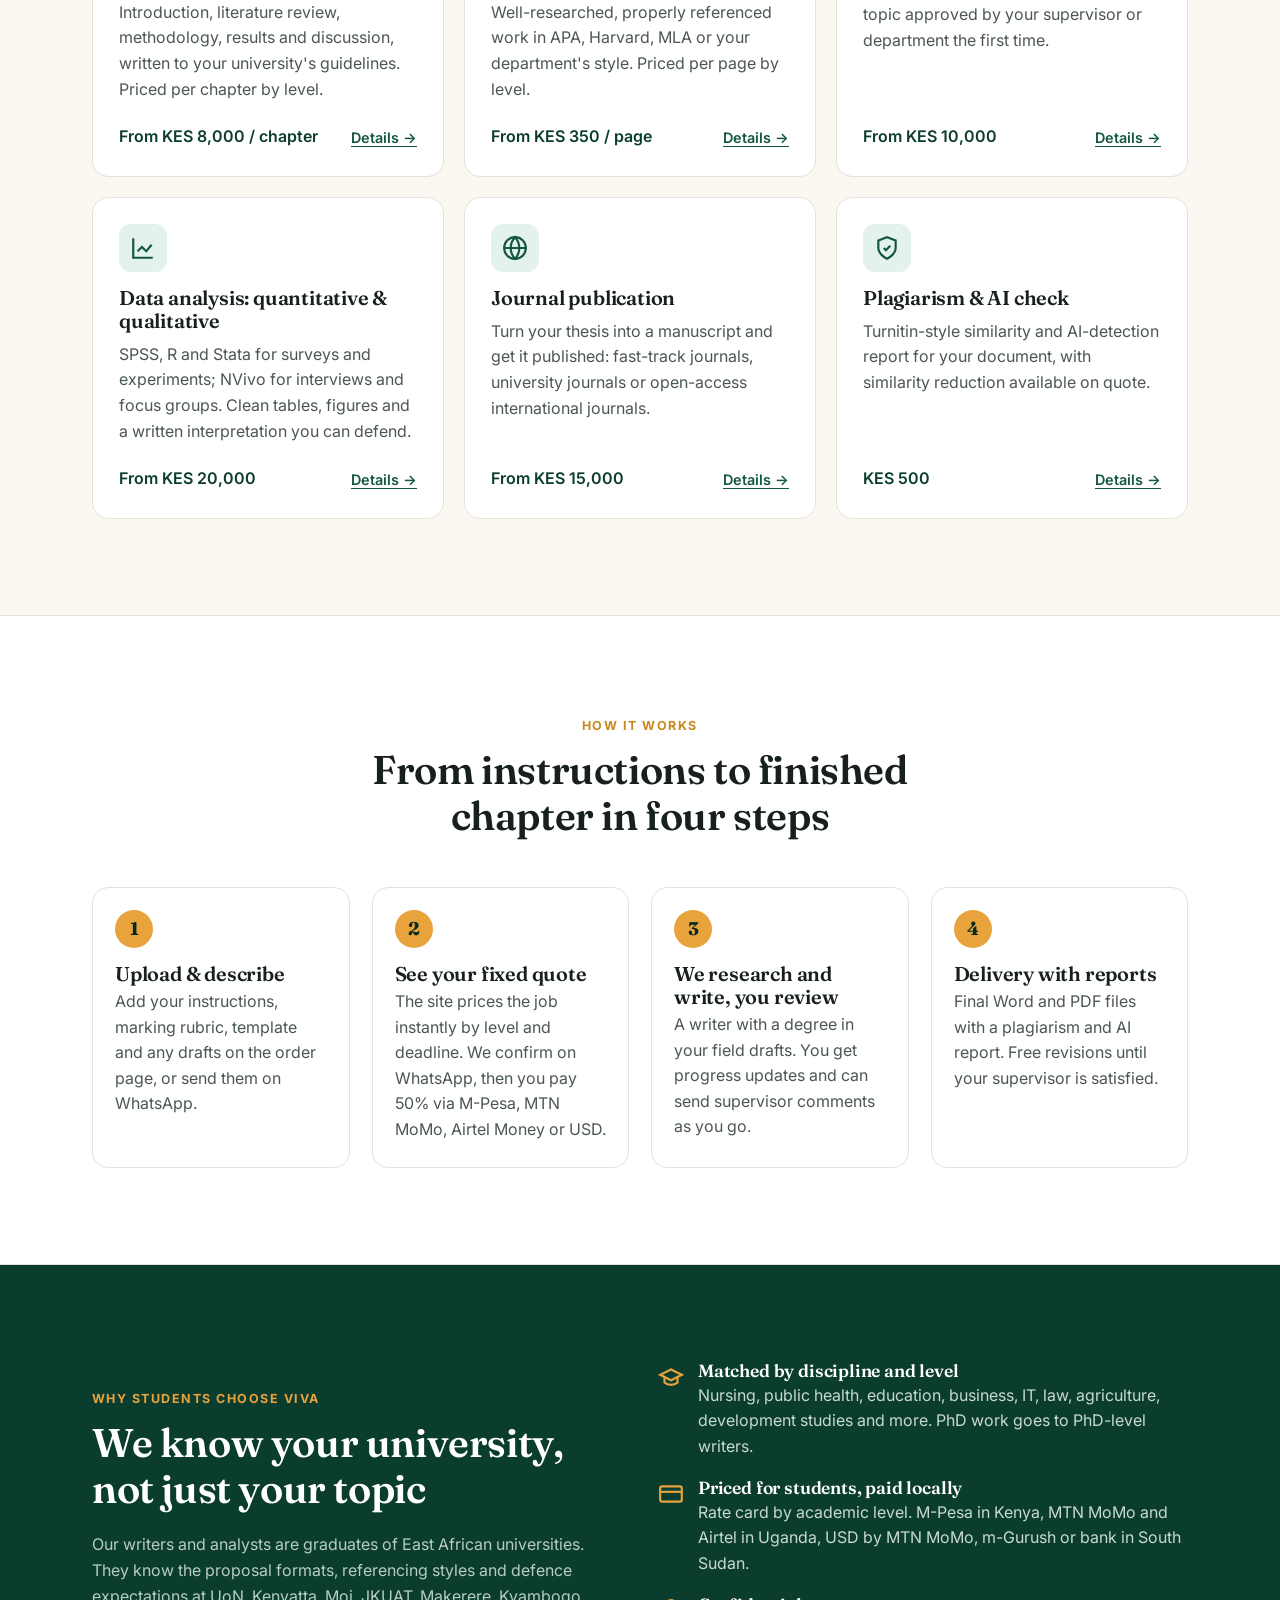
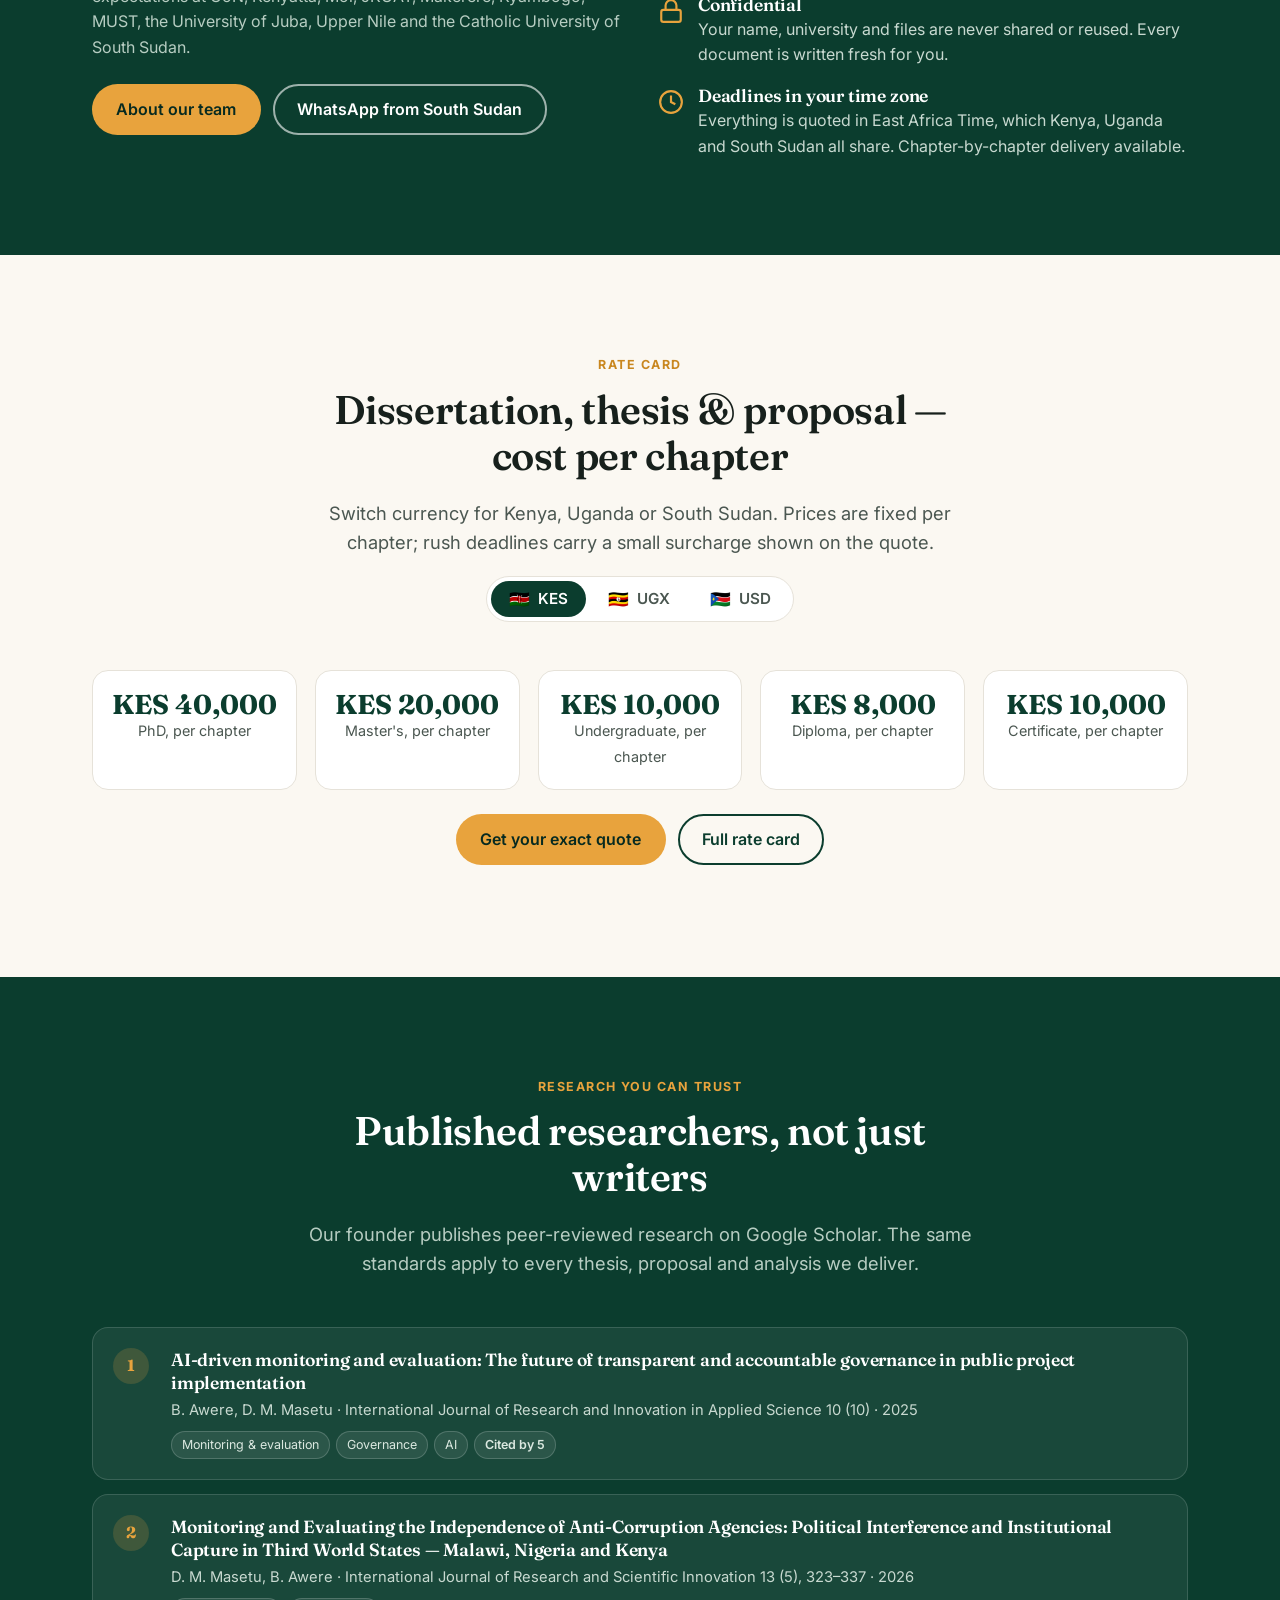
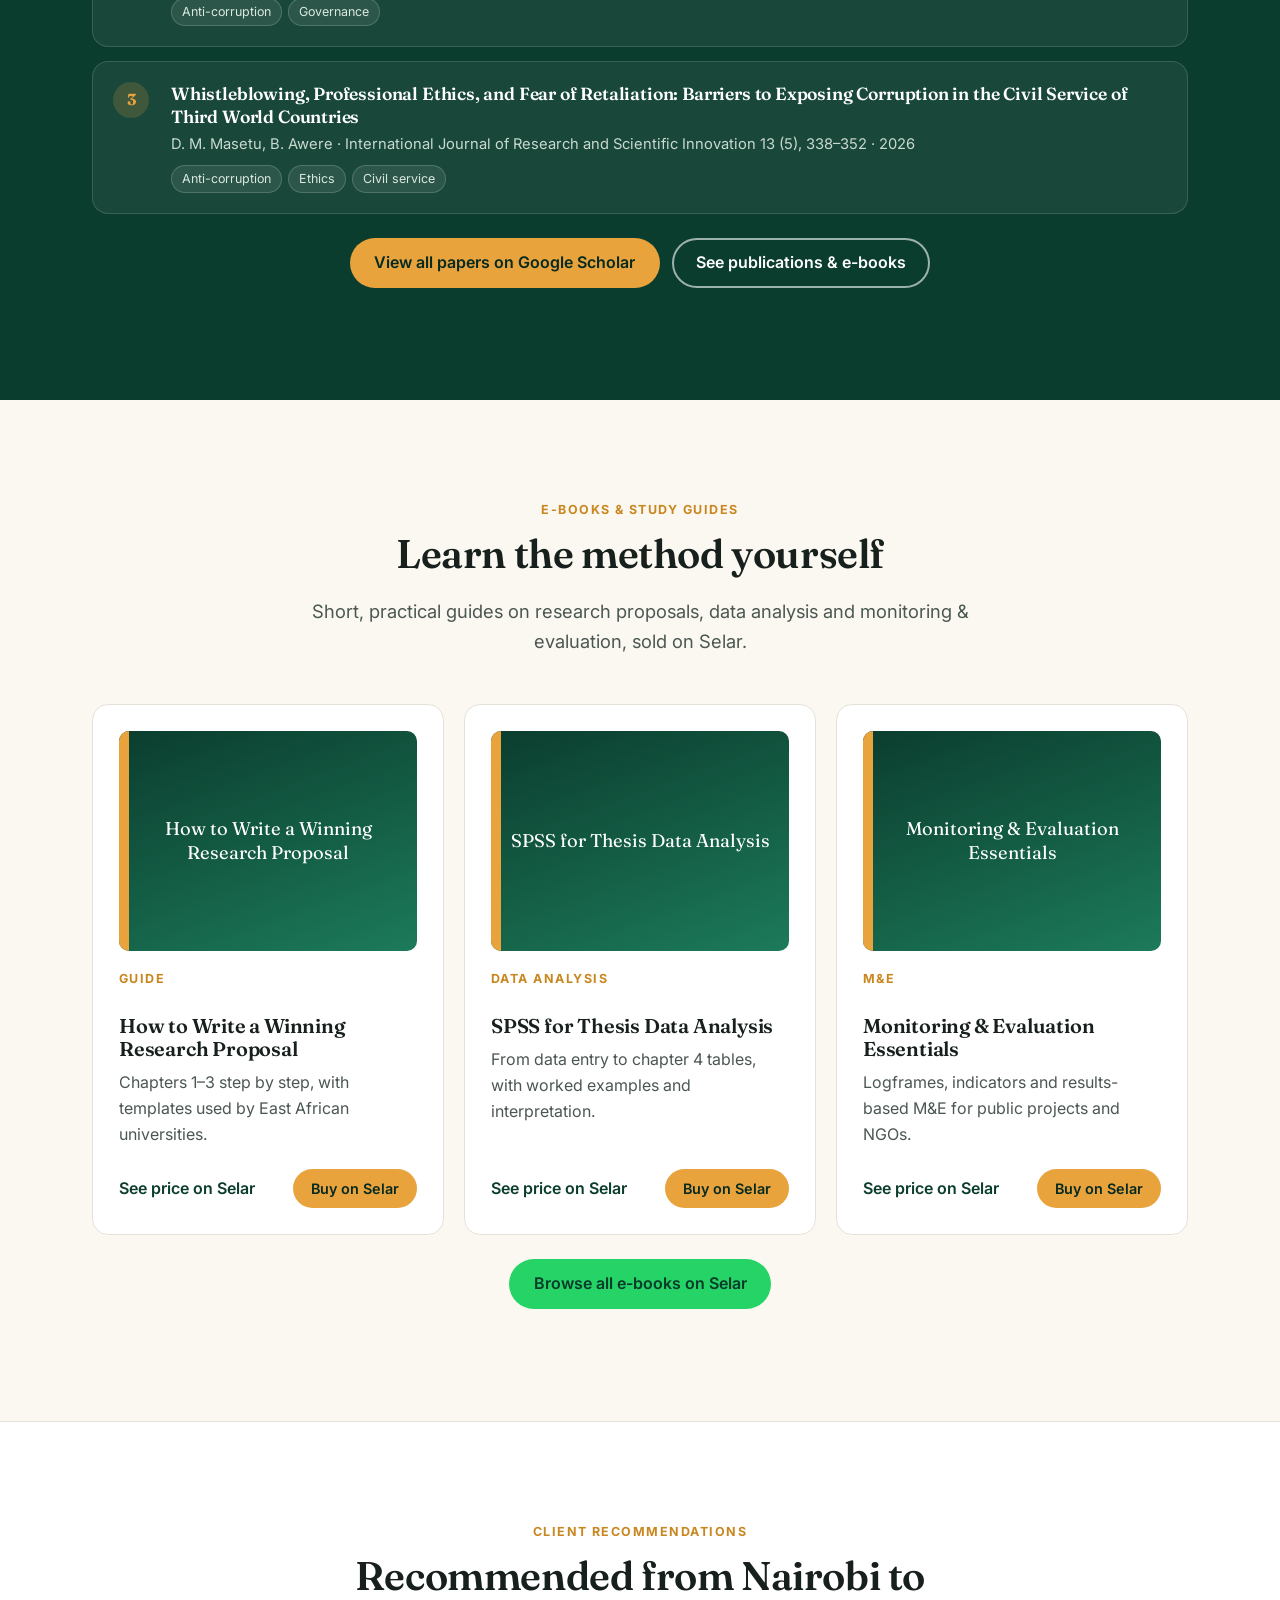
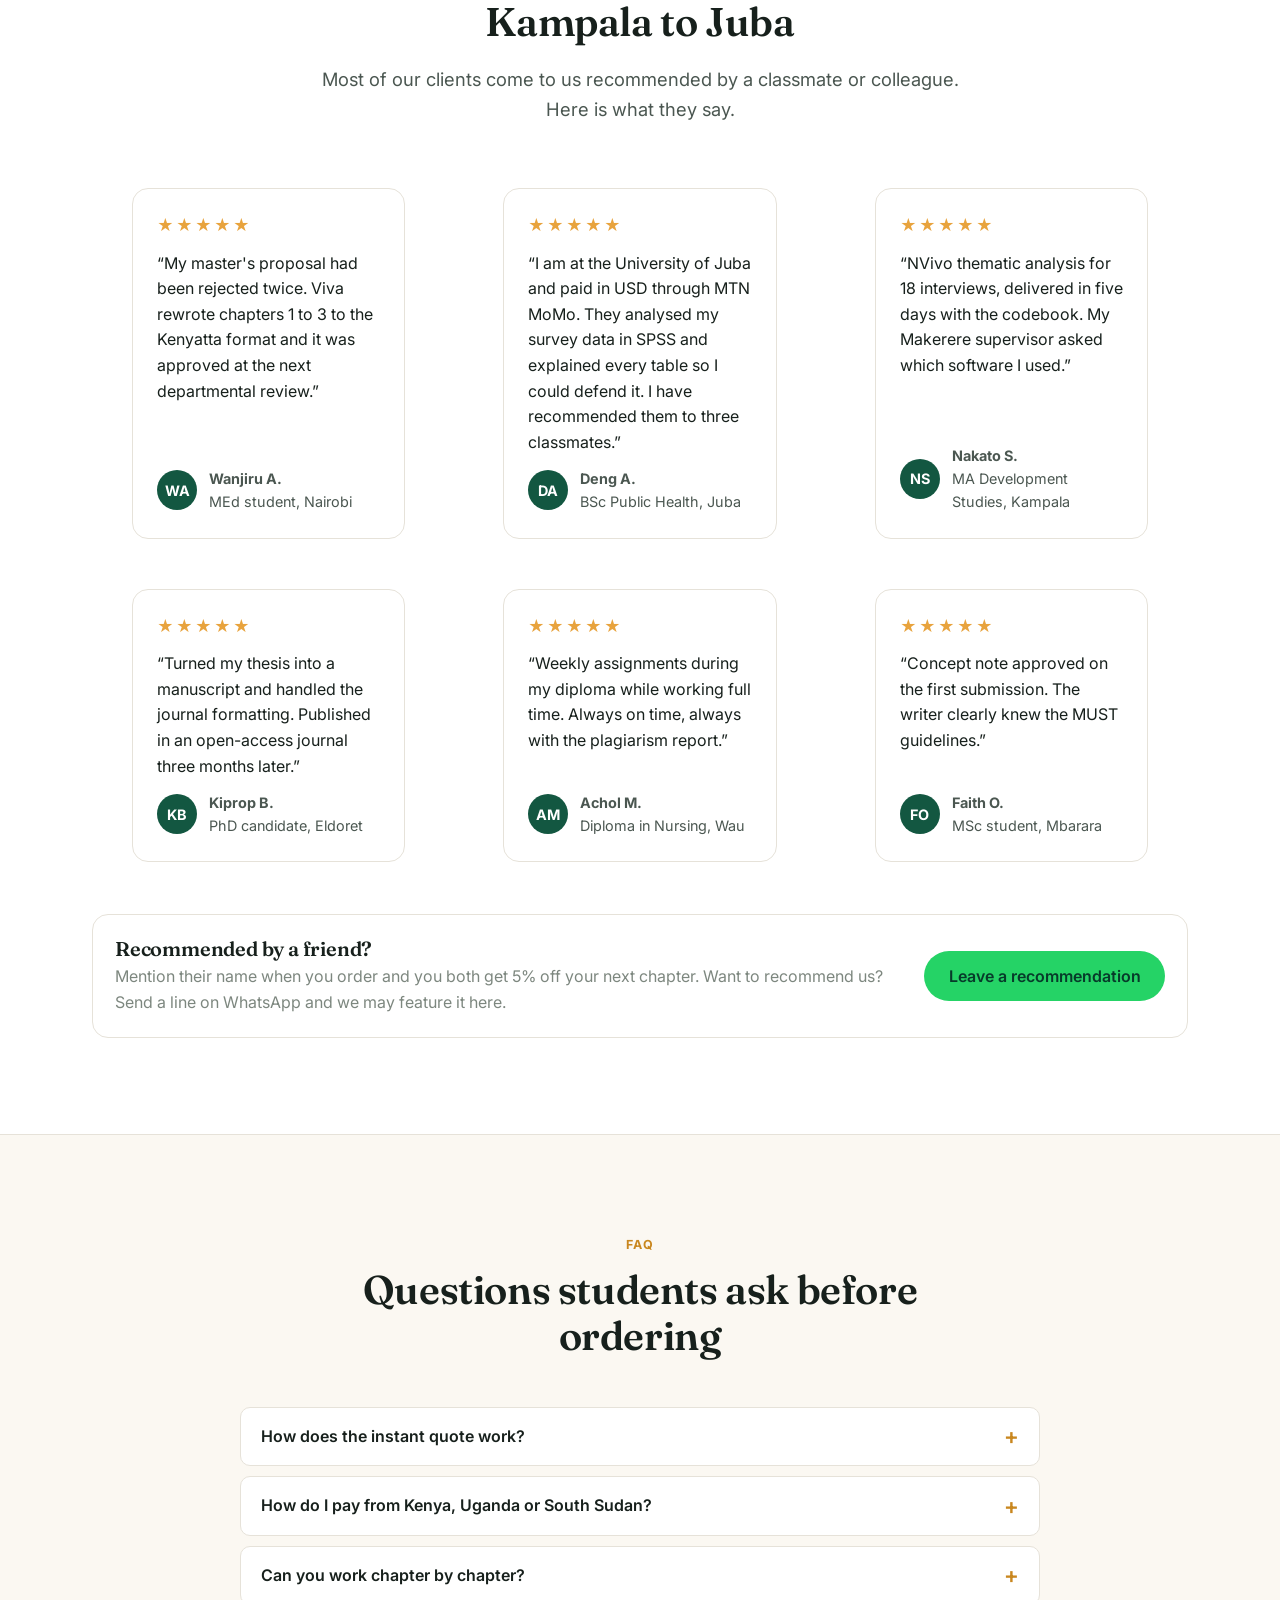
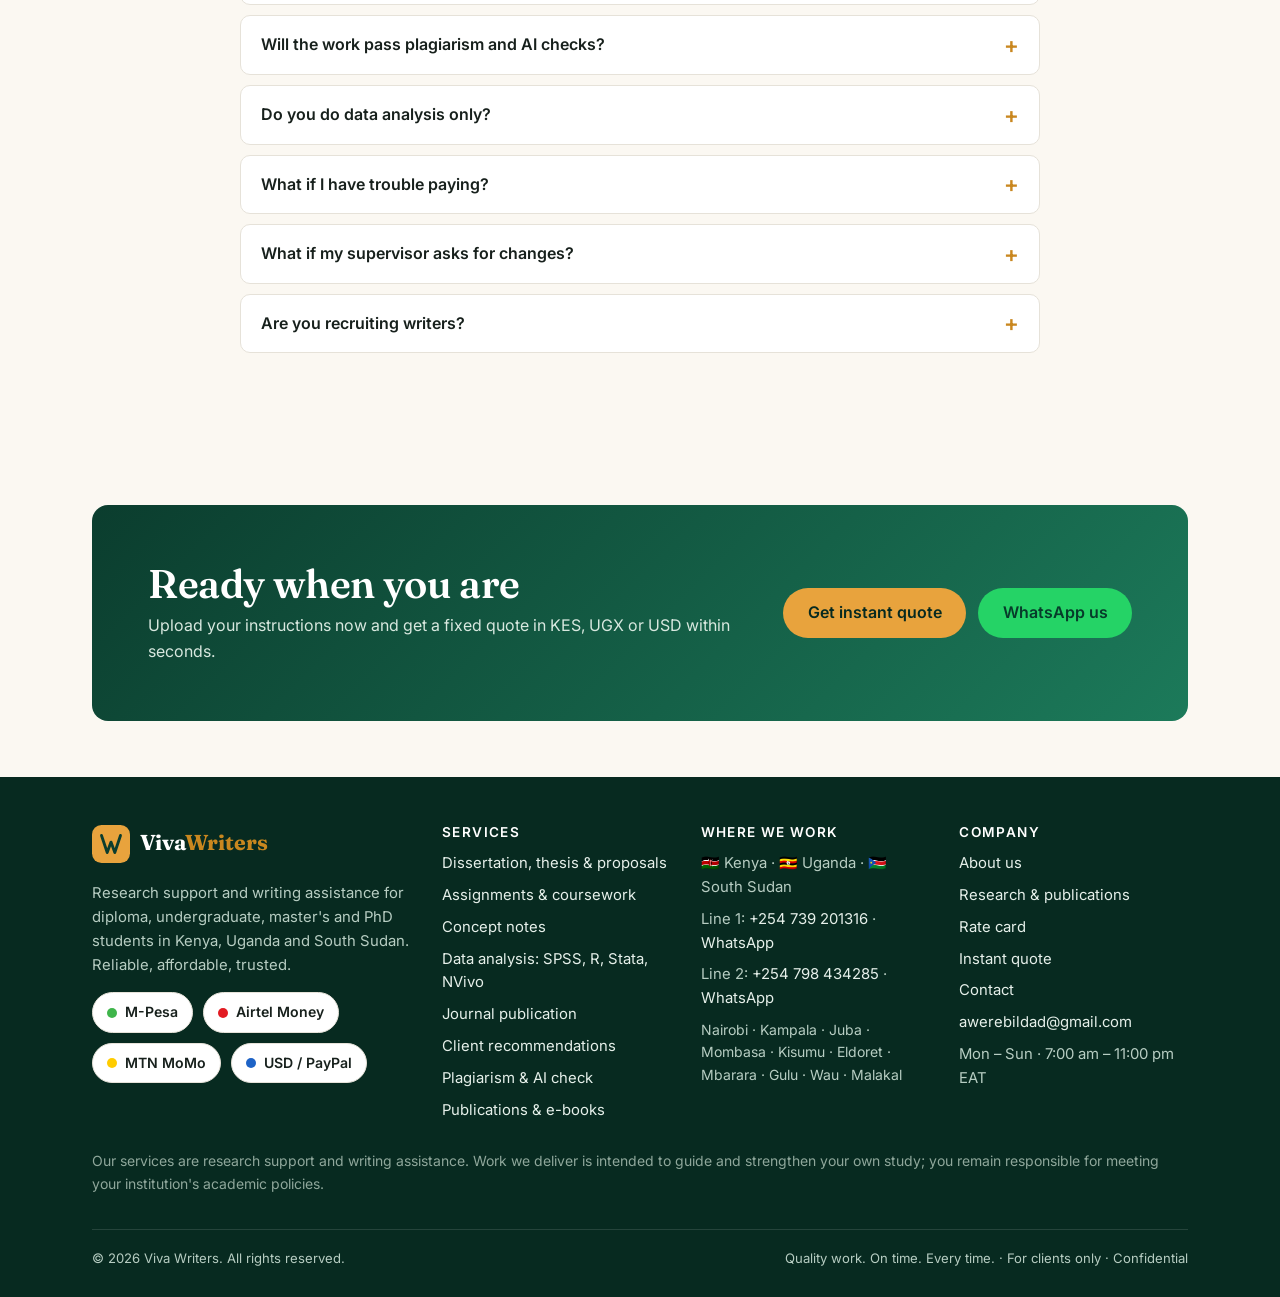
==== commit 24370454: "Add publications page: Google Scholar papers and Selar e-books New publications.html lists all 8 pee" ====
--- a/index.html
+++ b/index.html
@@ -69,6 +69,7 @@
       <a href="services.html">Services</a>
       <a href="pricing.html">Pricing</a>
       <a href="about.html">About</a>
+      <a href="publications.html">Publications</a>
       <a href="contact.html">Contact</a>
       <a class="nav__quote" href="order.html">Instant quote</a>
     </nav>
@@ -87,6 +88,7 @@
     <a href="services.html">Services</a>
     <a href="pricing.html">Pricing</a>
     <a href="about.html">About</a>
+    <a href="publications.html">Publications</a>
     <a href="contact.html">Contact</a>
     <a class="btn btn--gold" href="order.html">Upload &amp; get an instant quote</a>
     <a class="btn btn--wa" href="#" data-wa="ke">Chat on WhatsApp</a>
@@ -257,6 +259,33 @@
   </div>
 </section>
 
+<section class="section section--dark">
+  <div class="wrap">
+    <div class="section-head center">
+      <span class="eyebrow">Research you can trust</span>
+      <h2>Published researchers, not just writers</h2>
+      <p class="lead muted">Our founder publishes peer-reviewed research on Google Scholar. The same standards apply to every thesis, proposal and analysis we deliver.</p>
+    </div>
+    <div class="pubs" id="pub-featured"></div>
+    <p class="center mt-2 btn-row" style="justify-content:center">
+      <a class="btn btn--gold" data-scholar href="#" target="_blank" rel="noopener">View all papers on Google Scholar</a>
+      <a class="btn btn--ghost" href="publications.html">See publications &amp; e-books</a>
+    </p>
+  </div>
+</section>
+
+<section class="section">
+  <div class="wrap">
+    <div class="section-head center">
+      <span class="eyebrow">E-books &amp; study guides</span>
+      <h2>Learn the method yourself</h2>
+      <p class="lead">Short, practical guides on research proposals, data analysis and monitoring &amp; evaluation, sold on Selar.</p>
+    </div>
+    <div class="grid grid--3" id="ebook-featured"></div>
+    <p class="center mt-2"><a class="btn btn--wa" data-selar href="#" target="_blank" rel="noopener">Browse all e-books on Selar</a></p>
+  </div>
+</section>
+
 <section class="section section--alt" id="recommendations">
   <div class="wrap">
     <div class="section-head center">
@@ -364,6 +393,7 @@
           <li><a href="services.html#journals">Journal publication</a></li>
           <li><a href="index.html#recommendations">Client recommendations</a></li>
           <li><a href="services.html#plag">Plagiarism &amp; AI check</a></li>
+          <li><a href="publications.html">Publications &amp; e-books</a></li>
         </ul>
       </div>
       <div>
@@ -379,6 +409,7 @@
         <h4>Company</h4>
         <ul>
           <li><a href="about.html">About us</a></li>
+          <li><a href="publications.html">Research &amp; publications</a></li>
           <li><a href="pricing.html">Rate card</a></li>
           <li><a href="order.html">Instant quote</a></li>
           <li><a href="contact.html">Contact</a></li>
@@ -404,5 +435,7 @@
 <script src="assets/js/quote.js"></script>
 <script src="assets/js/main.js"></script>
 <script src="assets/js/order.js"></script>
+<script src="assets/js/publications.js"></script>
+<script src="assets/js/pubs-render.js"></script>
 </body>
 </html>
--- a/assets/css/style.css
+++ b/assets/css/style.css
@@ -463,3 +463,27 @@
 .recommend { display: grid; gap: 16px; align-items: center; background: var(--paper); border: 1px solid var(--line); border-radius: var(--radius); padding: 22px; }
 .recommend h3 { margin-bottom: 4px; }
 @media (min-width: 760px) { .recommend { grid-template-columns: 1fr auto; } }
+
+/* Publications ----------------------------------------------------------- */
+.pubs { display: grid; gap: 14px; }
+.pub { display: grid; grid-template-columns: 44px 1fr; gap: 14px; background: var(--paper); border: 1px solid var(--line); border-radius: var(--radius); padding: 20px; }
+.pub__num { width: 36px; height: 36px; border-radius: 50%; background: var(--green-100); color: var(--green-800); font-weight: 700; display: grid; place-items: center; font-family: var(--font-display); }
+.pub h3 { font-size: 1.1rem; margin-bottom: 4px; line-height: 1.35; }
+.pub h3 a { color: var(--green-900); text-decoration: none; }
+.pub h3 a:hover { color: var(--green-600); text-decoration: underline; }
+.pub__meta { margin: 0 0 8px; color: var(--ink-soft); font-size: .92rem; }
+.pub__tags { display: flex; flex-wrap: wrap; gap: 6px; }
+.pub__tag { font-size: .78rem; background: var(--cream); border: 1px solid var(--line); border-radius: 999px; padding: 3px 10px; color: var(--ink-soft); }
+.pub__tag--cited { background: var(--gold-100); border-color: #f0d6a6; color: var(--gold-600); font-weight: 600; }
+.section--dark .pub { background: rgba(255,255,255,.06); border-color: rgba(255,255,255,.14); }
+.section--dark .pub h3 a { color: #fff; }
+.section--dark .pub__meta { color: #c8d9d0; }
+.section--dark .pub__tag { background: rgba(255,255,255,.08); border-color: rgba(255,255,255,.18); color: #dbe8e0; }
+.section--dark .pub__num { background: rgba(232,163,61,.18); color: var(--gold-500); }
+.book__cover { aspect-ratio: 3 / 4; max-height: 220px; border-radius: 10px; background: linear-gradient(160deg, var(--green-800), var(--green-600)); color: #fff; display: grid; place-items: center; padding: 18px; text-align: center; font-family: var(--font-display); font-size: 1.15rem; line-height: 1.3; margin-bottom: 8px; position: relative; overflow: hidden; }
+.book__cover::before { content: ""; position: absolute; left: 0; top: 0; bottom: 0; width: 10px; background: var(--gold-500); }
+.author-card { display: grid; gap: 20px; align-items: center; background: var(--paper); border: 1px solid var(--line); border-radius: var(--radius); padding: 24px; }
+@media (min-width: 760px) { .author-card { grid-template-columns: auto 1fr auto; } }
+.author-card .avatar { width: 72px; height: 72px; font-size: 1.5rem; background: var(--green-800); }
+.author-card h3 { margin-bottom: 4px; }
+.author-card p { margin: 0; color: var(--ink-soft); }
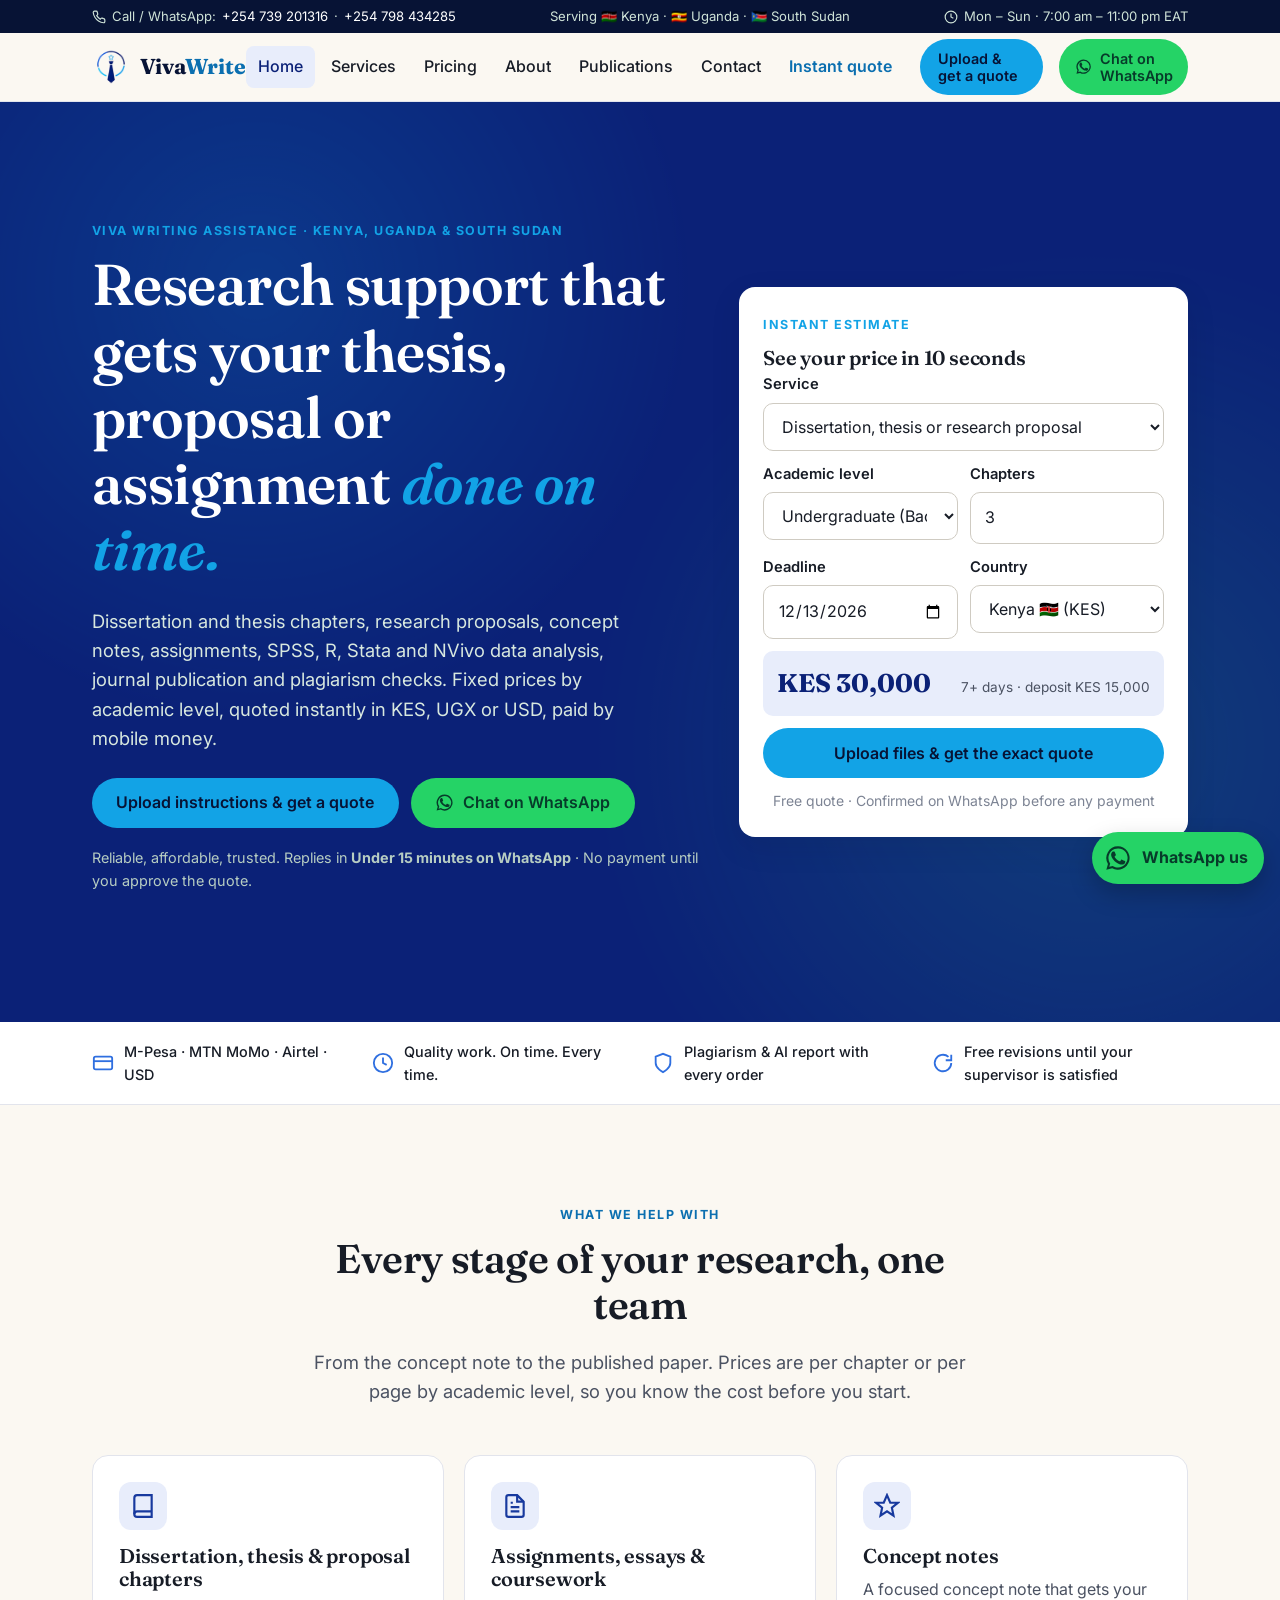
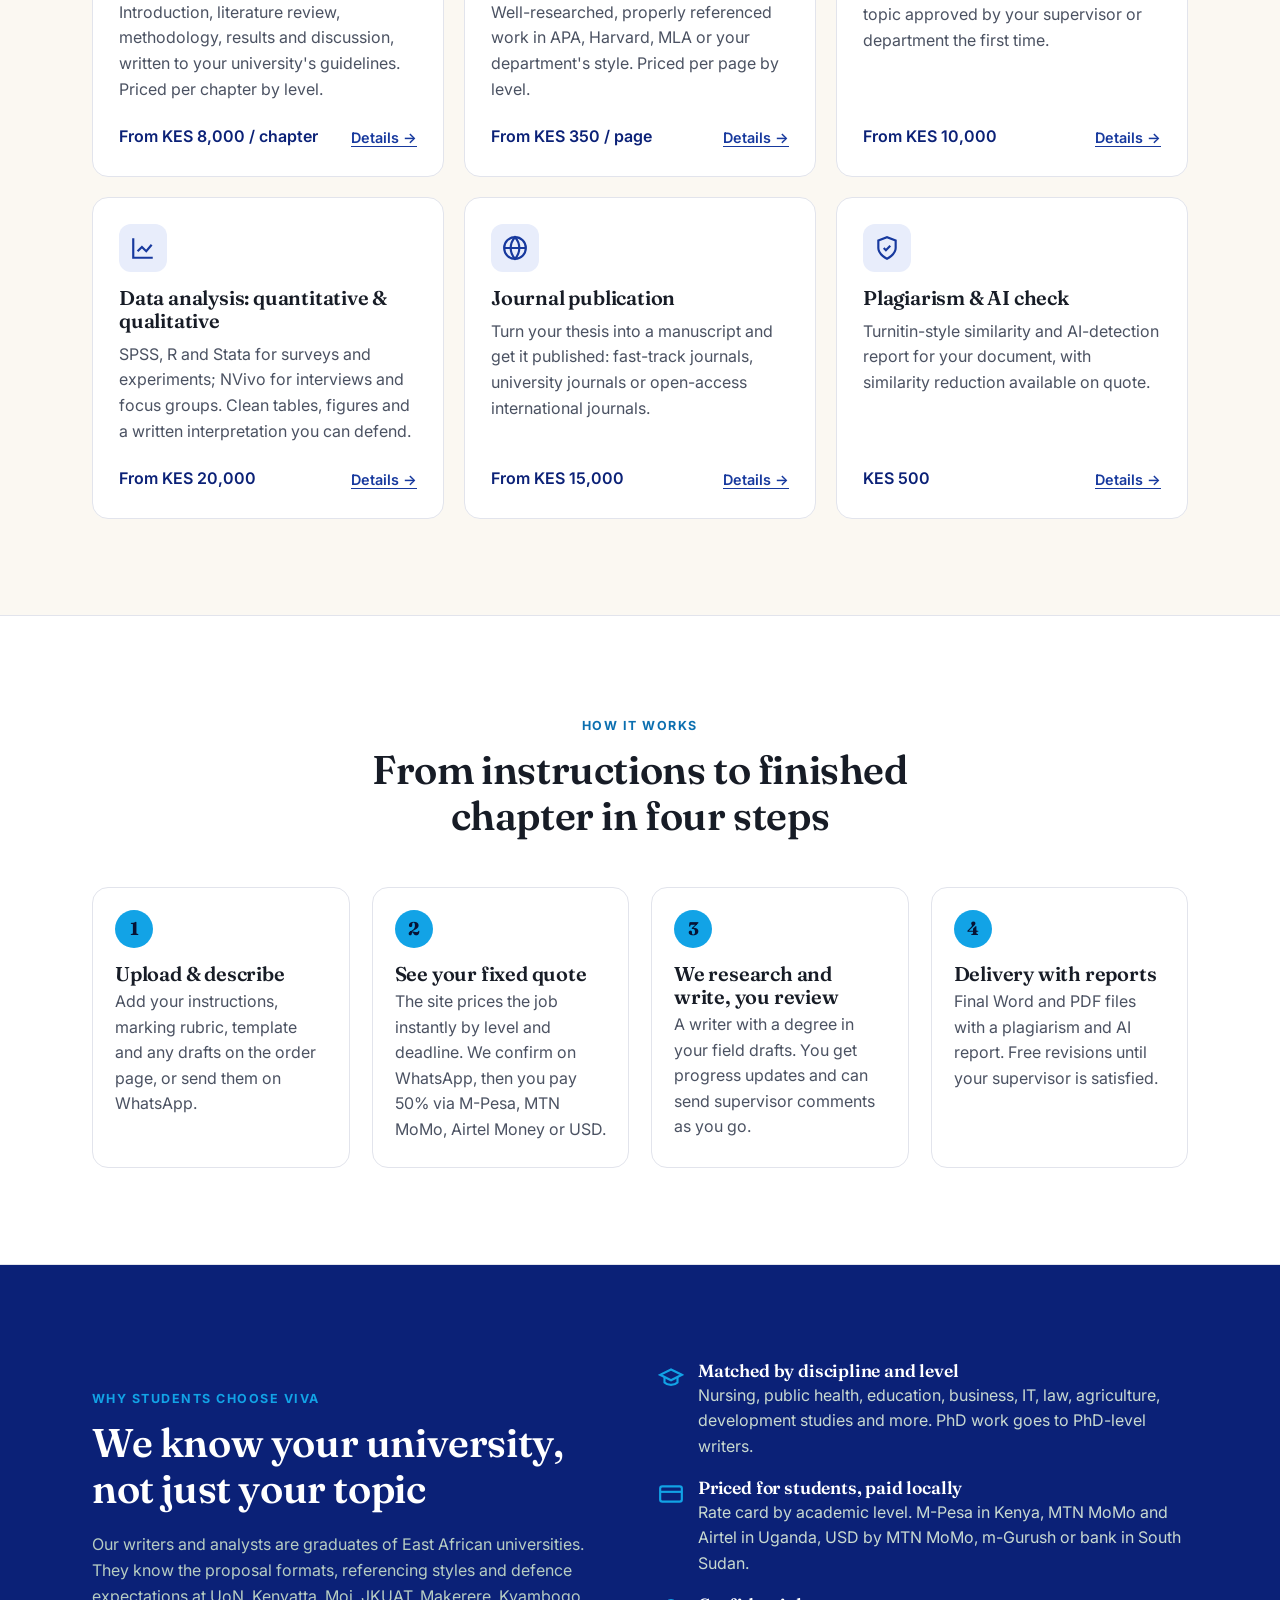
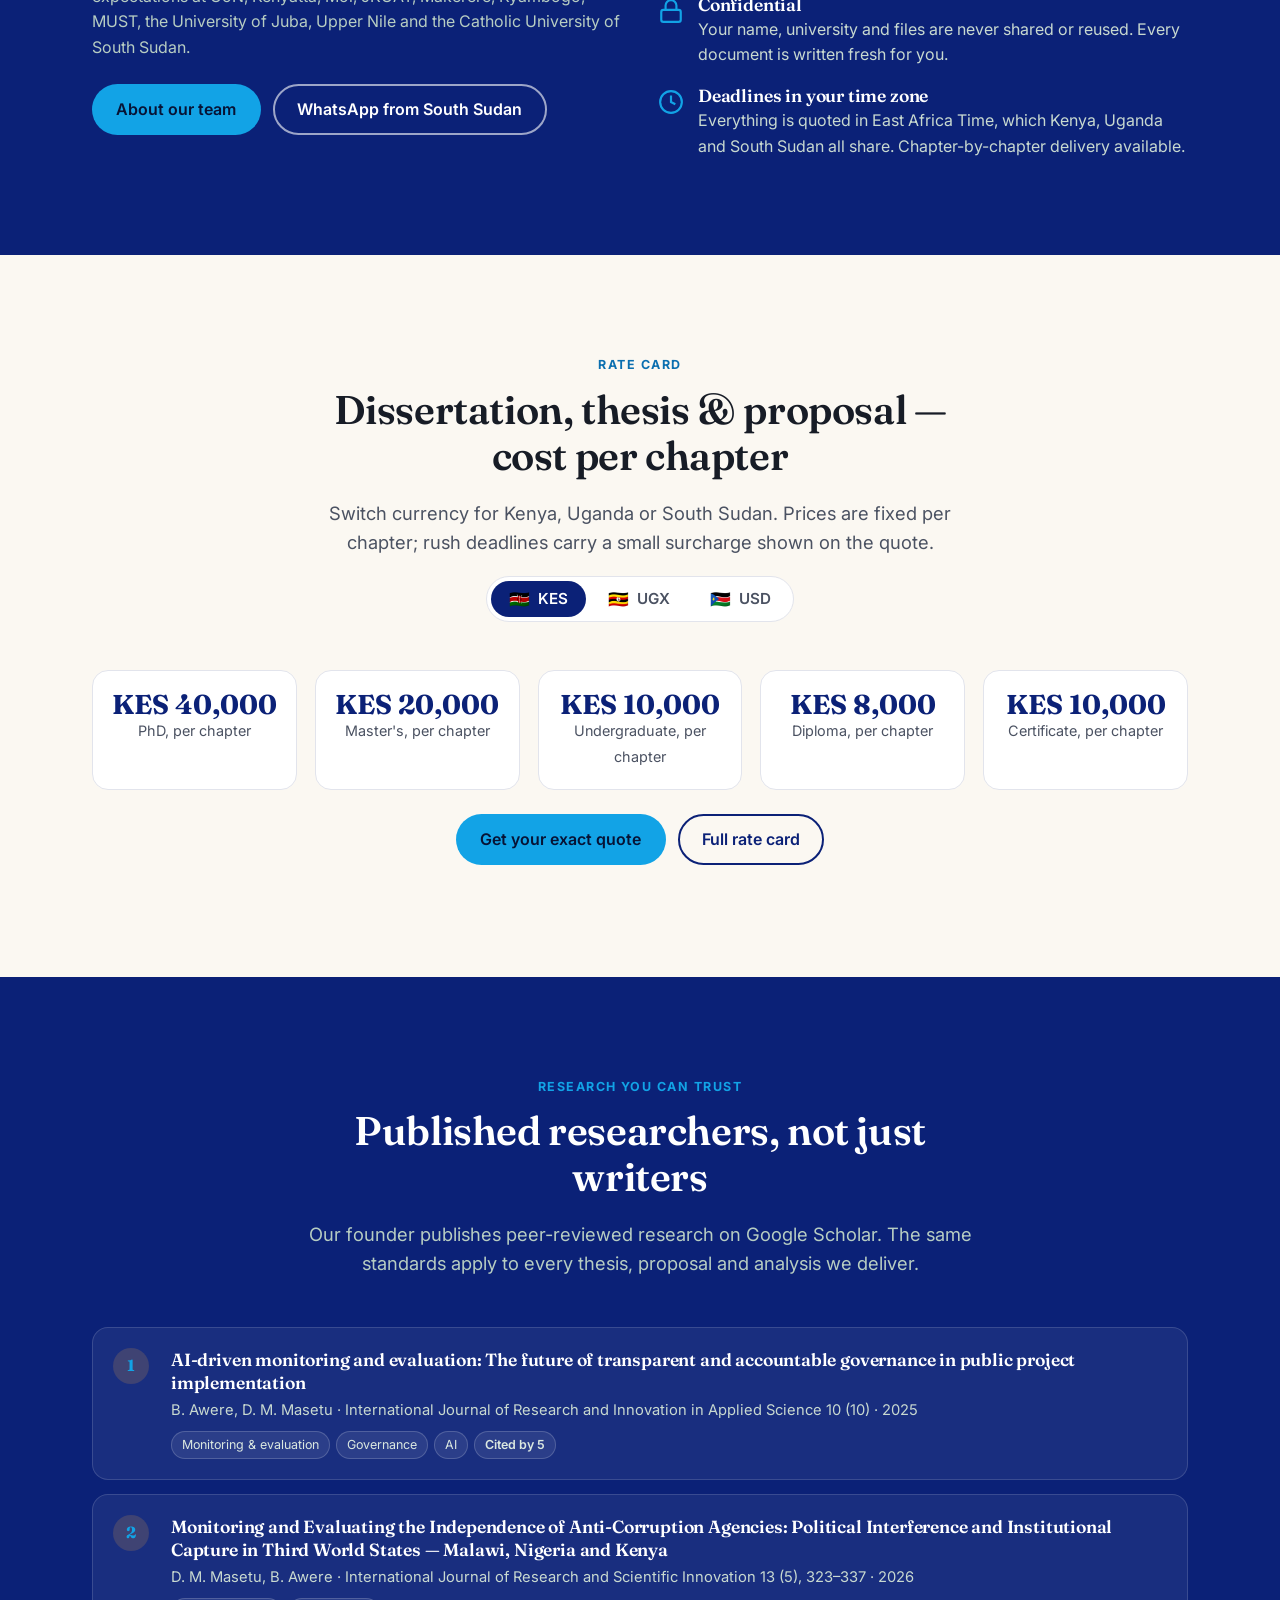
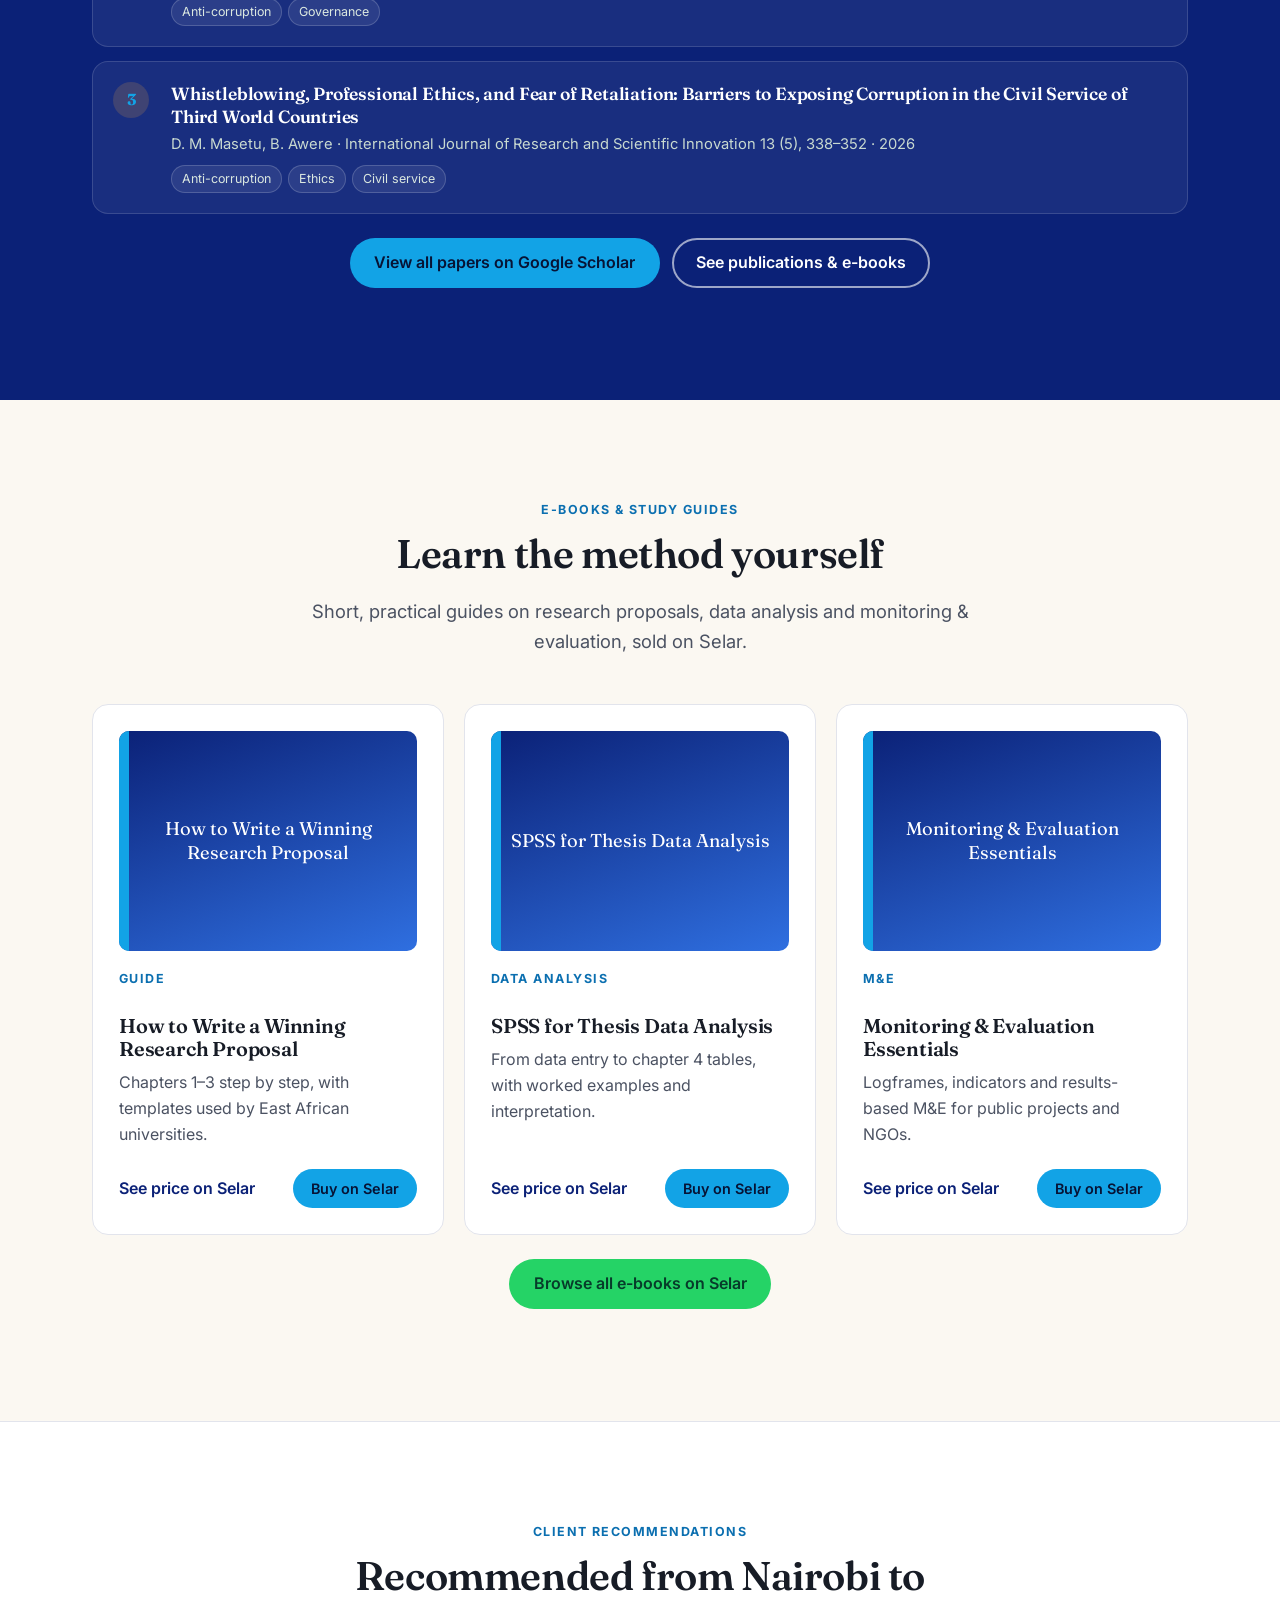
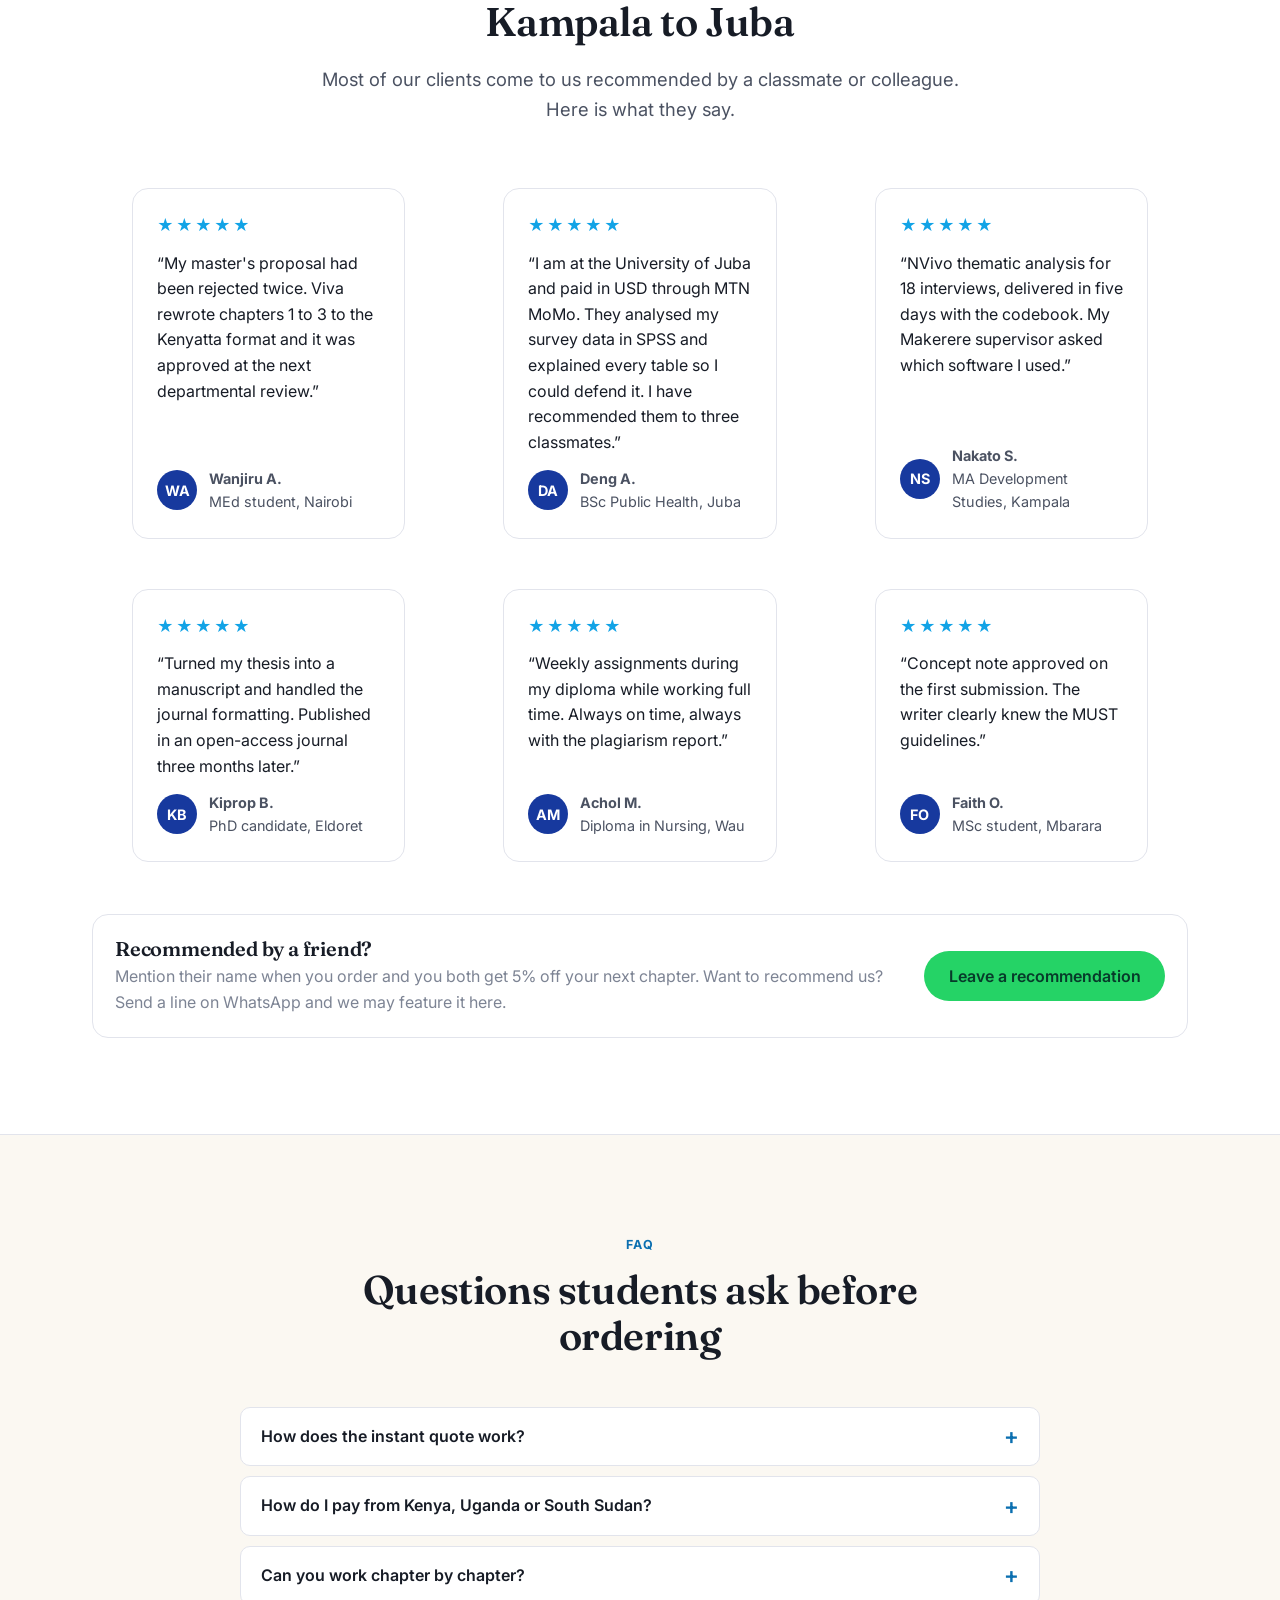
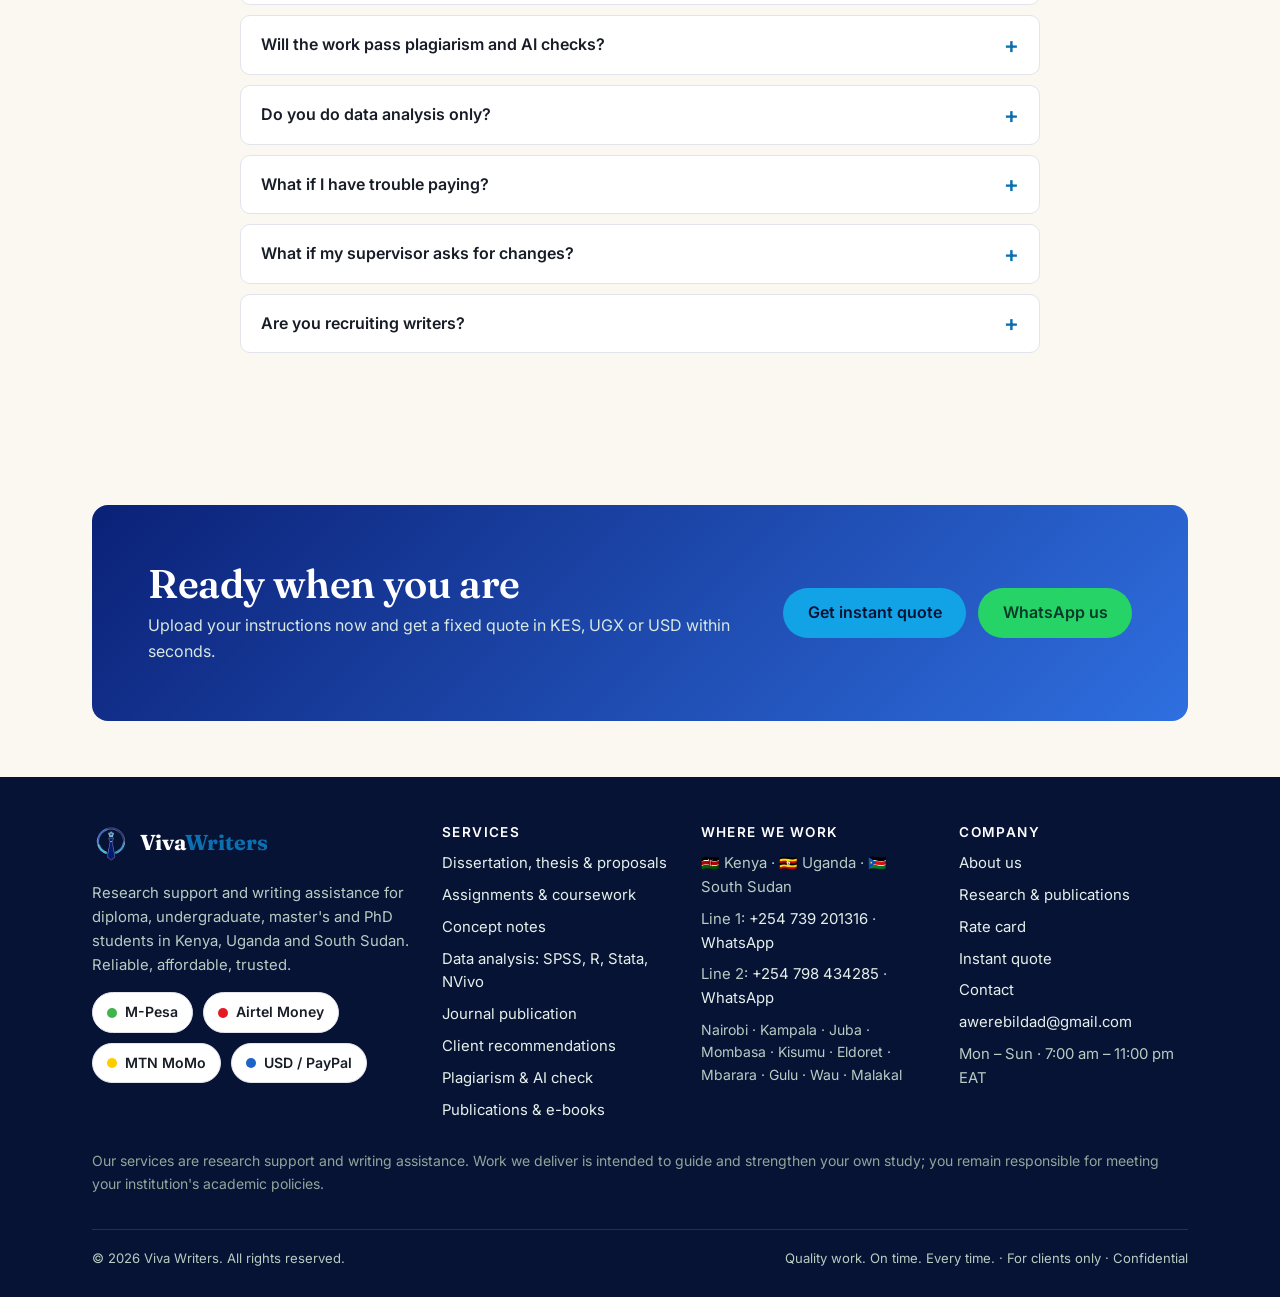
==== commit 9c518747: "Rebrand to the real Viva Writers logo and navy/blue palette Extracted the actual logo mark (tie-and-" ====
--- a/index.html
+++ b/index.html
@@ -6,7 +6,7 @@
   <title>Viva Writers | Thesis, Dissertation & Research Support in Kenya, Uganda & South Sudan</title>
   <meta name="description" content="Dissertation and thesis chapters, research proposals, concept notes, assignments, SPSS, R, Stata and NVivo data analysis, journal publication and plagiarism checks. Fixed prices by academic level in KES, UGX or USD. Pay by M-Pesa or MTN MoMo.">
   <link rel="canonical" href="https://vivawriters.co.ke/">
-  <meta name="theme-color" content="#0b3d2e">
+  <meta name="theme-color" content="#071335">
   <meta property="og:type" content="website">
   <meta property="og:site_name" content="Viva Writers">
   <meta property="og:title" content="Viva Writers | Thesis, Dissertation & Research Support in Kenya, Uganda & South Sudan">
@@ -19,7 +19,9 @@
   <meta name="twitter:card" content="summary_large_image">
   <meta name="geo.region" content="KE">
   <meta name="geo.placename" content="Nairobi; Kampala; Juba">
-  <link rel="icon" href="assets/img/favicon.svg" type="image/svg+xml">
+  <link rel="icon" href="assets/img/logo-icon-64.png" sizes="64x64" type="image/png">
+  <link rel="icon" href="assets/img/logo-icon-32.png" sizes="32x32" type="image/png">
+  <link rel="apple-touch-icon" href="assets/img/logo-icon-180.png">
   <link rel="preconnect" href="https://fonts.googleapis.com">
   <link rel="preconnect" href="https://fonts.gstatic.com" crossorigin>
   <link href="https://fonts.googleapis.com/css2?family=Fraunces:ital,opsz,wght@0,9..144,600;0,9..144,700;1,9..144,600&family=Inter:wght@400;500;600;700&display=swap" rel="stylesheet">
@@ -61,7 +63,7 @@
 <header class="header">
   <div class="wrap">
     <a class="logo" href="index.html" aria-label="Viva Writers home">
-      <svg viewBox="0 0 40 40" aria-hidden="true"><rect width="40" height="40" rx="10" fill="#0b3d2e"/><path d="M10 11l6 18 4-11 4 11 6-18" fill="none" stroke="#e8a33d" stroke-width="3" stroke-linecap="round" stroke-linejoin="round"/></svg>
+      <img class="logo__mark" src="assets/img/logo-icon-180.png" width="38" height="38" alt="" aria-hidden="true">
       <span>Viva<em>Writers</em></span>
     </a>
     <nav class="nav" aria-label="Main">
@@ -374,7 +376,7 @@
   <div class="wrap">
     <div class="footer__grid">
       <div>
-        <a class="logo" href="index.html"><svg viewBox="0 0 40 40" aria-hidden="true"><rect width="40" height="40" rx="10" fill="#e8a33d"/><path d="M10 11l6 18 4-11 4 11 6-18" fill="none" stroke="#0b3d2e" stroke-width="3" stroke-linecap="round" stroke-linejoin="round"/></svg><span>Viva<em>Writers</em></span></a>
+        <a class="logo" href="index.html"><img class="logo__mark" src="assets/img/logo-icon-180.png" width="38" height="38" alt="" aria-hidden="true"><span>Viva<em>Writers</em></span></a>
         <p class="mt-1">Research support and writing assistance for diploma, undergraduate, master's and PhD students in Kenya, Uganda and South Sudan. Reliable, affordable, trusted.</p>
         <div class="pay-badges">
           <span class="badge badge--mpesa"><i></i>M-Pesa</span>
--- a/assets/css/style.css
+++ b/assets/css/style.css
@@ -1,30 +1,31 @@
 /* ==========================================================================
    Viva Writers – stylesheet
-   Mobile-first, lightweight, no framework. Colours: deep forest green,
-   warm gold, cream paper. Fonts: Fraunces (display) + Inter (text).
+   Mobile-first, lightweight, no framework. Colours: brand navy blue,
+   sky-blue accent (sampled from the Viva Writers logo), cream paper.
+   Fonts: Fraunces (display) + Inter (text).
    ========================================================================== */
 
 :root {
-  --green-900: #072a20;
-  --green-800: #0b3d2e;
-  --green-700: #135741;
-  --green-600: #1c7a5a;
-  --green-100: #e3f2ea;
-  --gold-600: #c9871f;
-  --gold-500: #e8a33d;
-  --gold-100: #fdf1dc;
+  --green-900: #071335;
+  --green-800: #0b2177;
+  --green-700: #17399e;
+  --green-600: #2f6fe0;
+  --green-100: #e8edfb;
+  --gold-600: #0b6fb0;
+  --gold-500: #12a3e6;
+  --gold-100: #e3f4fd;
   --cream: #fbf8f2;
   --paper: #ffffff;
-  --ink: #17201c;
-  --ink-soft: #4b5751;
-  --ink-mute: #7d877f;
-  --line: #e6e2d9;
+  --ink: #171c26;
+  --ink-soft: #4b5262;
+  --ink-mute: #7d8494;
+  --line: #e2e4ec;
   --wa: #25d366;
   --wa-dark: #128c7e;
   --radius: 16px;
   --radius-sm: 10px;
-  --shadow: 0 10px 30px rgba(7, 42, 32, .10);
-  --shadow-sm: 0 2px 10px rgba(7, 42, 32, .08);
+  --shadow: 0 10px 30px rgba(7, 19, 53, .10);
+  --shadow-sm: 0 2px 10px rgba(7, 19, 53, .08);
   --font-display: "Fraunces", Georgia, "Times New Roman", serif;
   --font-body: "Inter", system-ui, -apple-system, "Segoe UI", Roboto, sans-serif;
   --max: 1160px;
@@ -118,7 +119,7 @@
 }
 .header .wrap { display: flex; align-items: center; justify-content: space-between; gap: 16px; min-height: 68px; }
 .logo { display: inline-flex; align-items: center; gap: 10px; text-decoration: none; color: var(--green-900); font-family: var(--font-display); font-weight: 700; font-size: 1.35rem; }
-.logo svg { width: 38px; height: 38px; }
+.logo__mark { width: 38px; height: 38px; flex: none; object-fit: contain; }
 .logo span em { font-style: normal; color: var(--gold-600); }
 .nav { display: none; align-items: center; gap: 4px; }
 .nav a { white-space: nowrap; padding: 8px 12px; border-radius: 8px; text-decoration: none; color: var(--ink); font-weight: 500; }
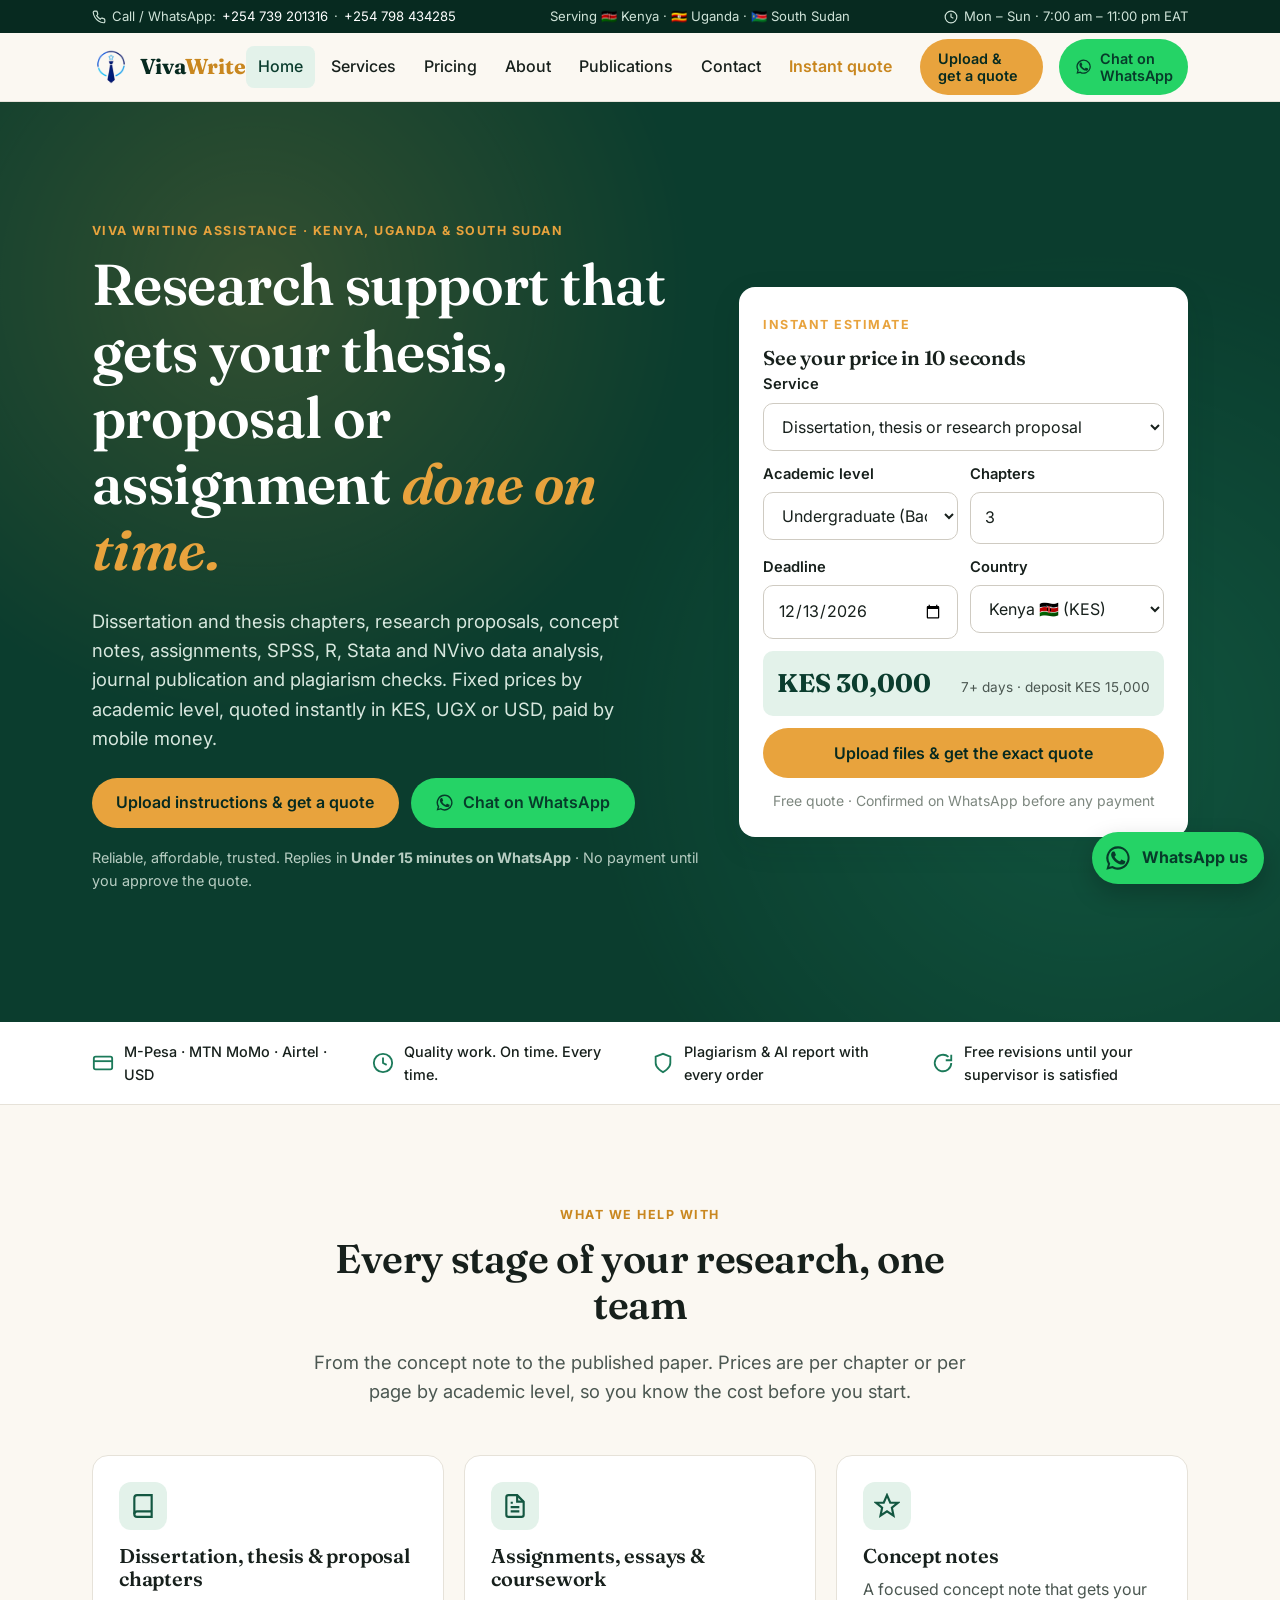
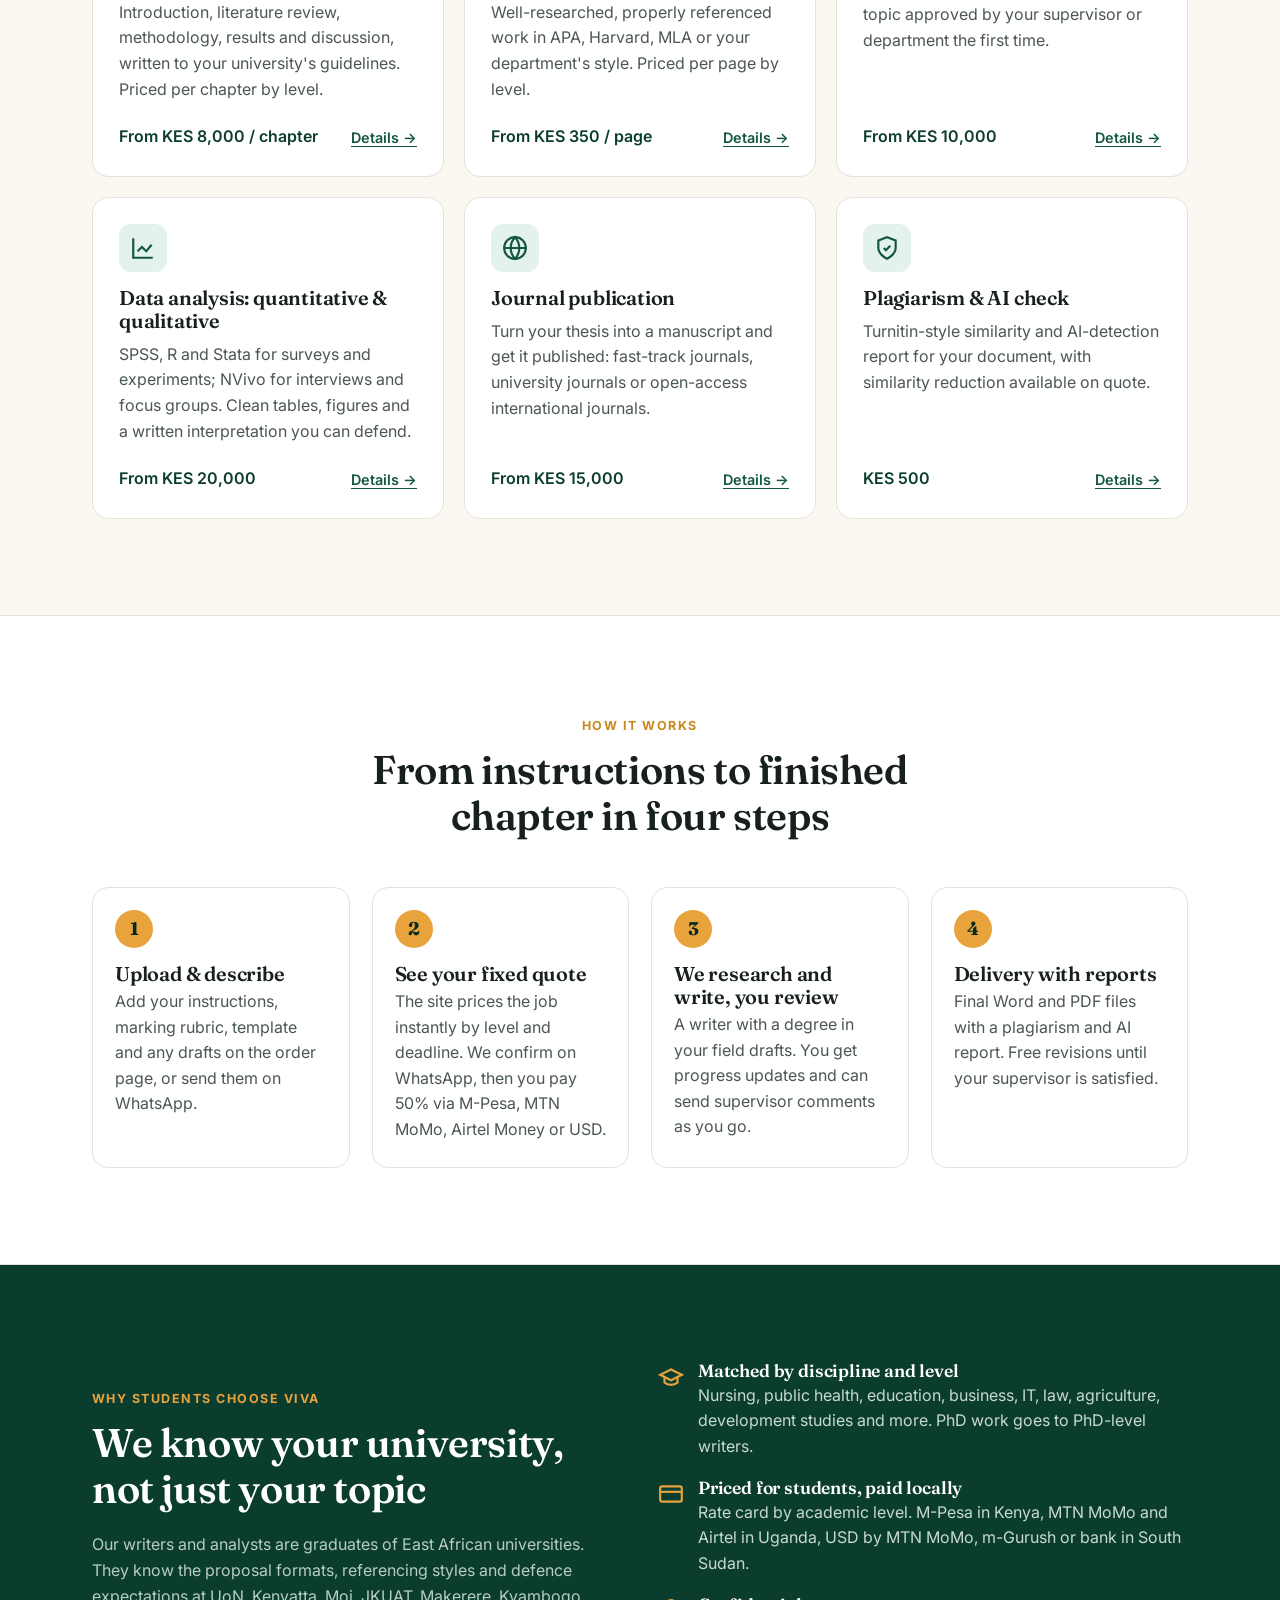
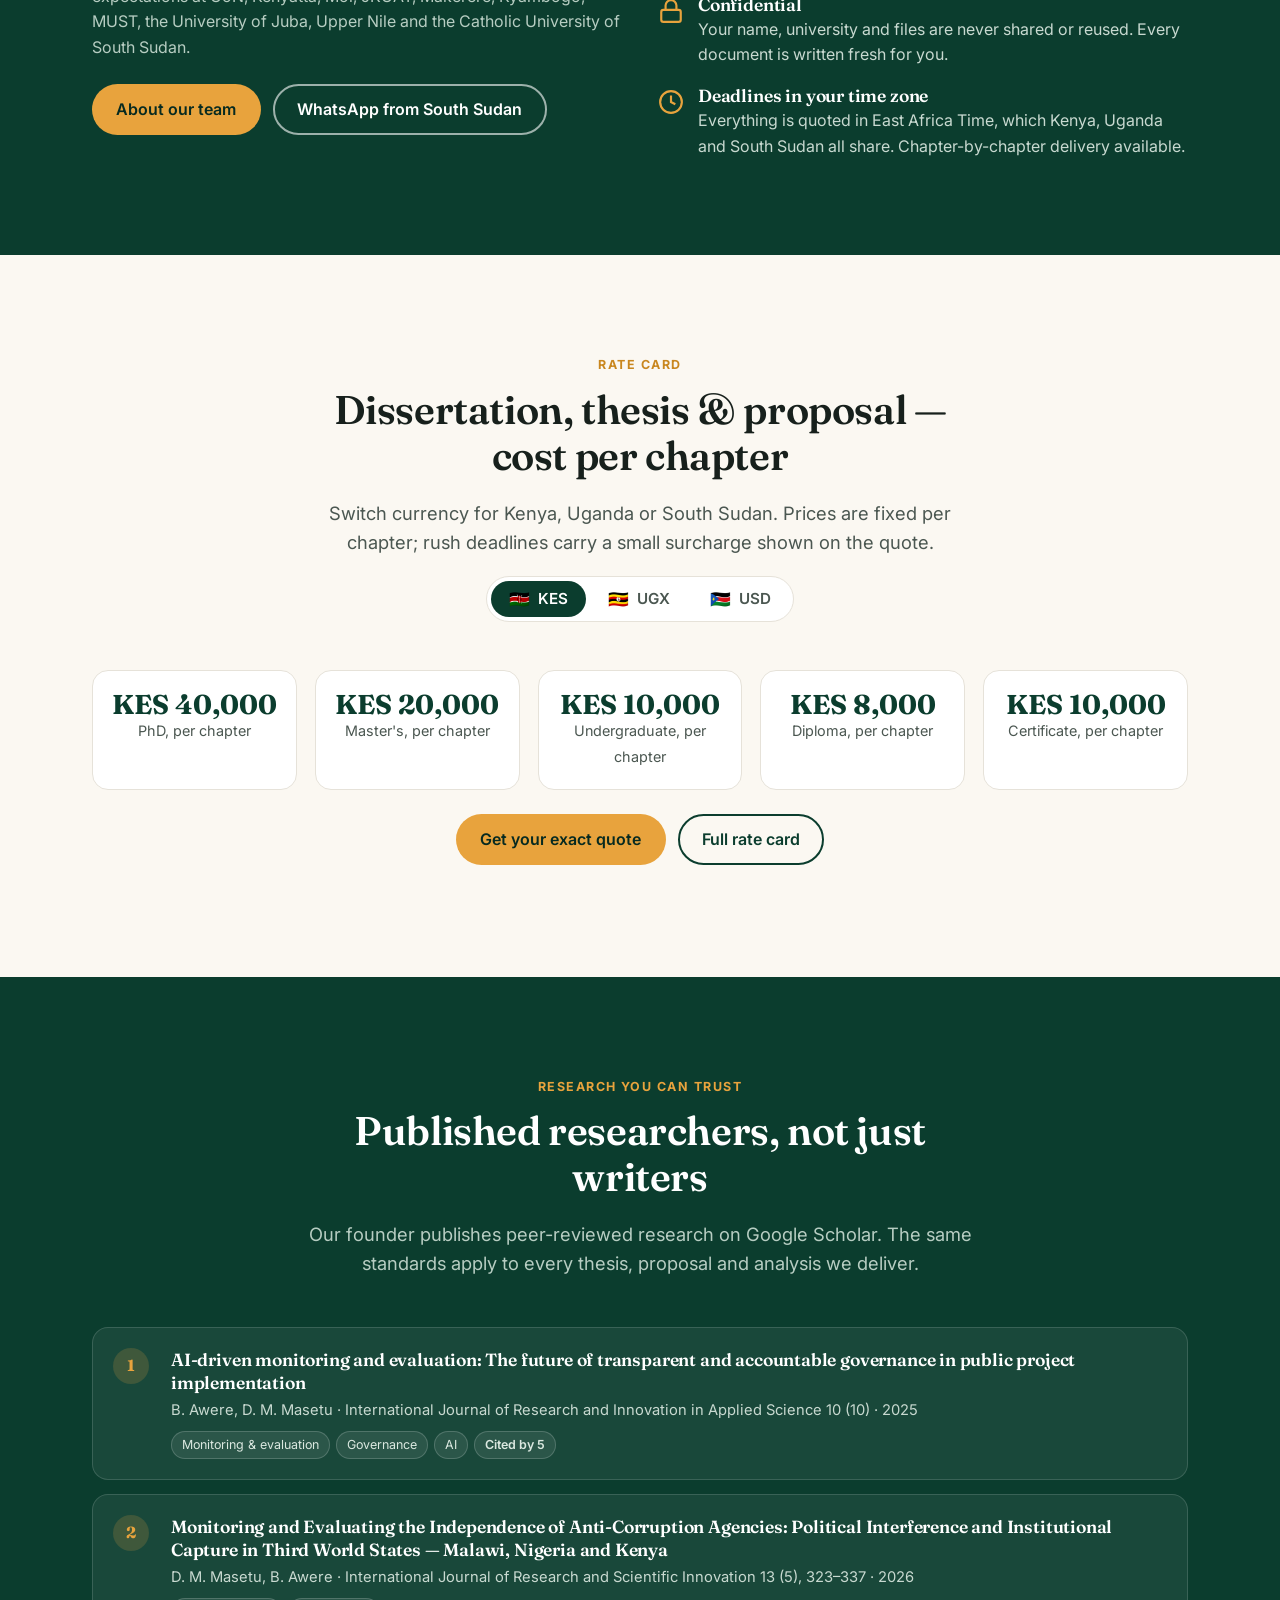
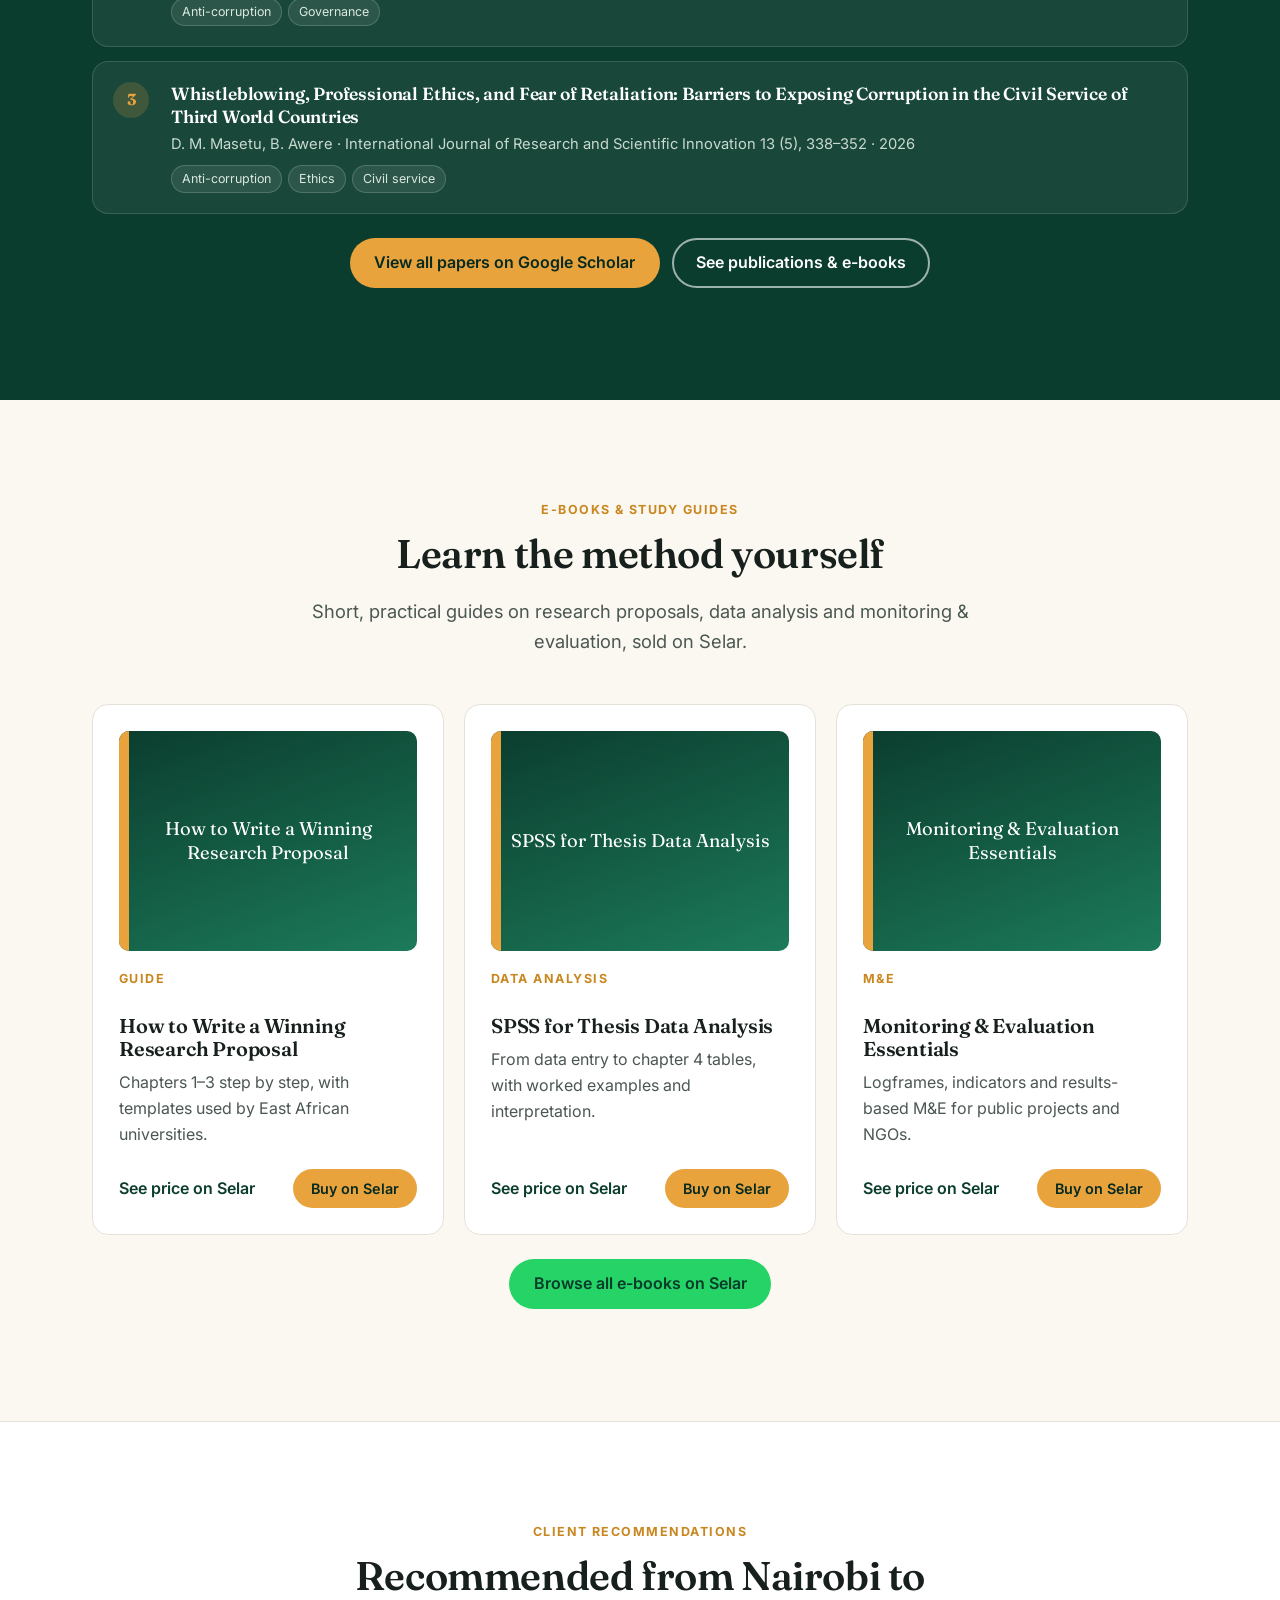
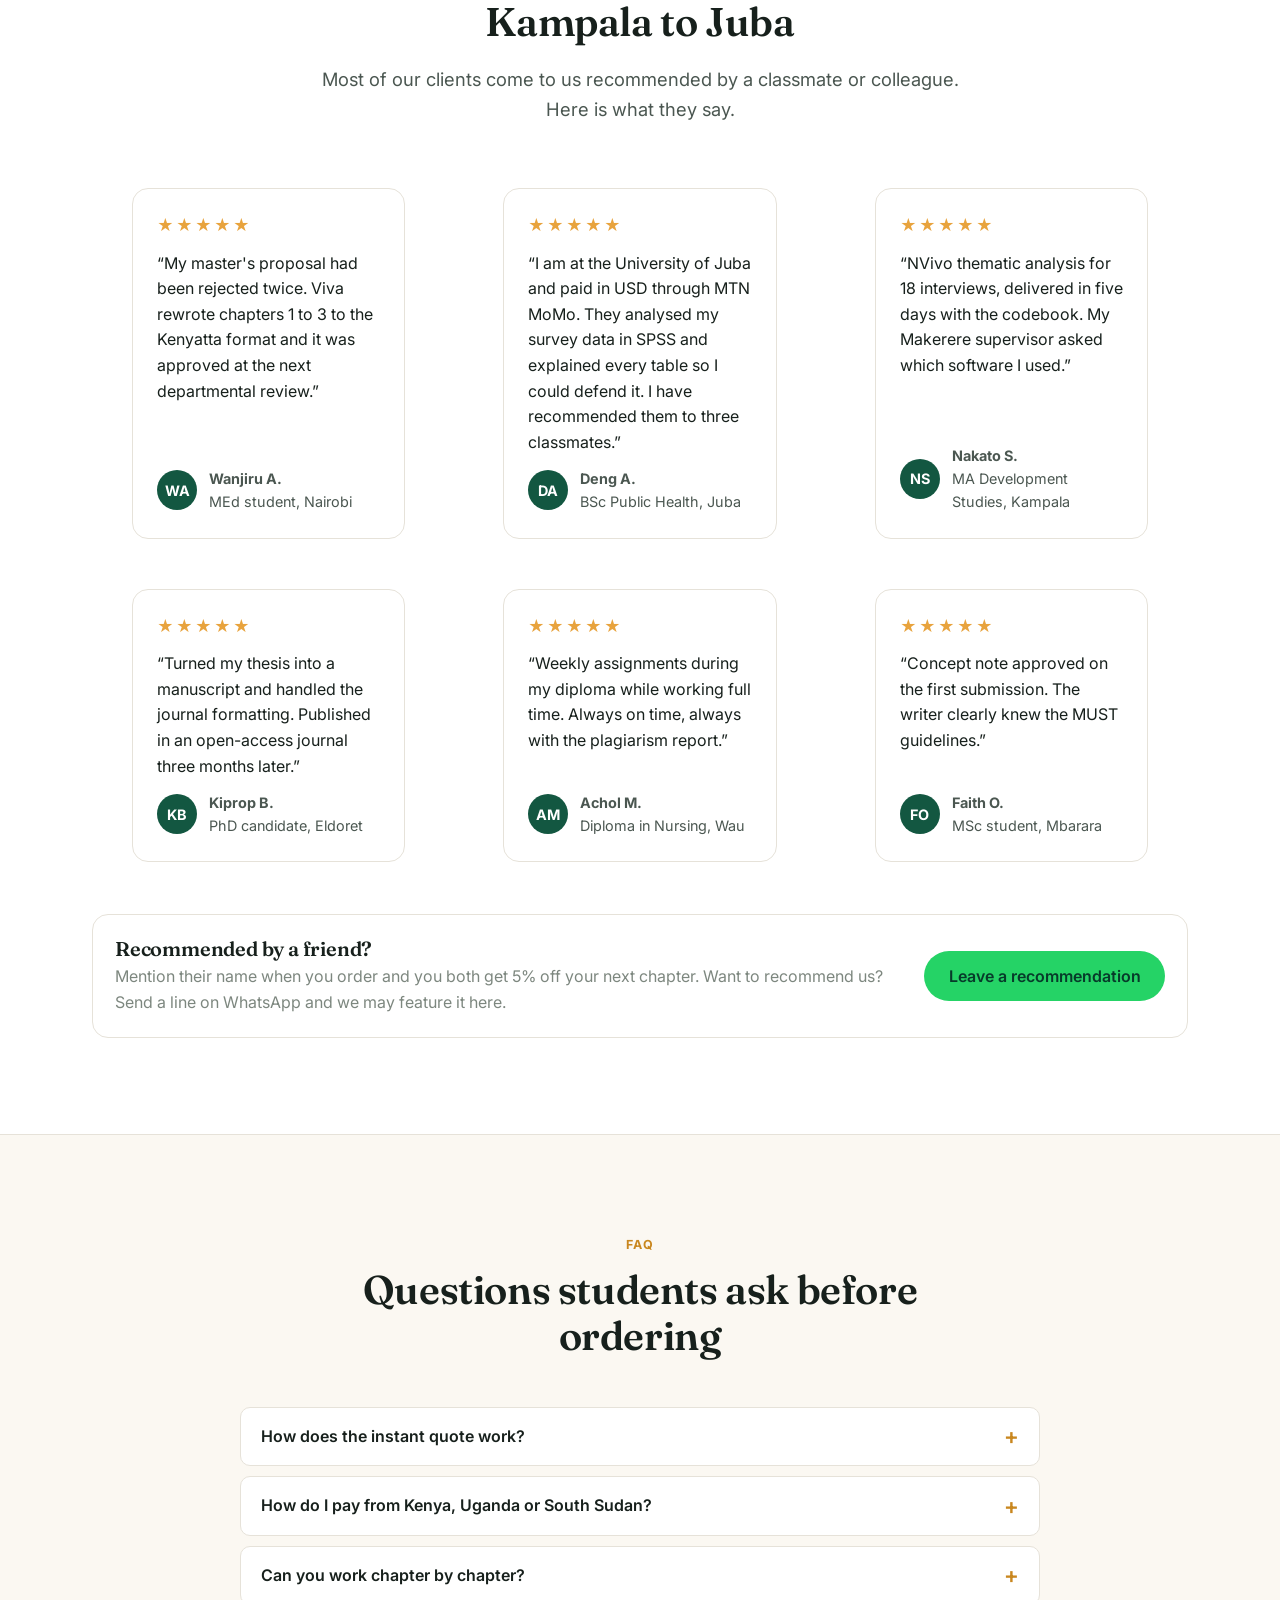
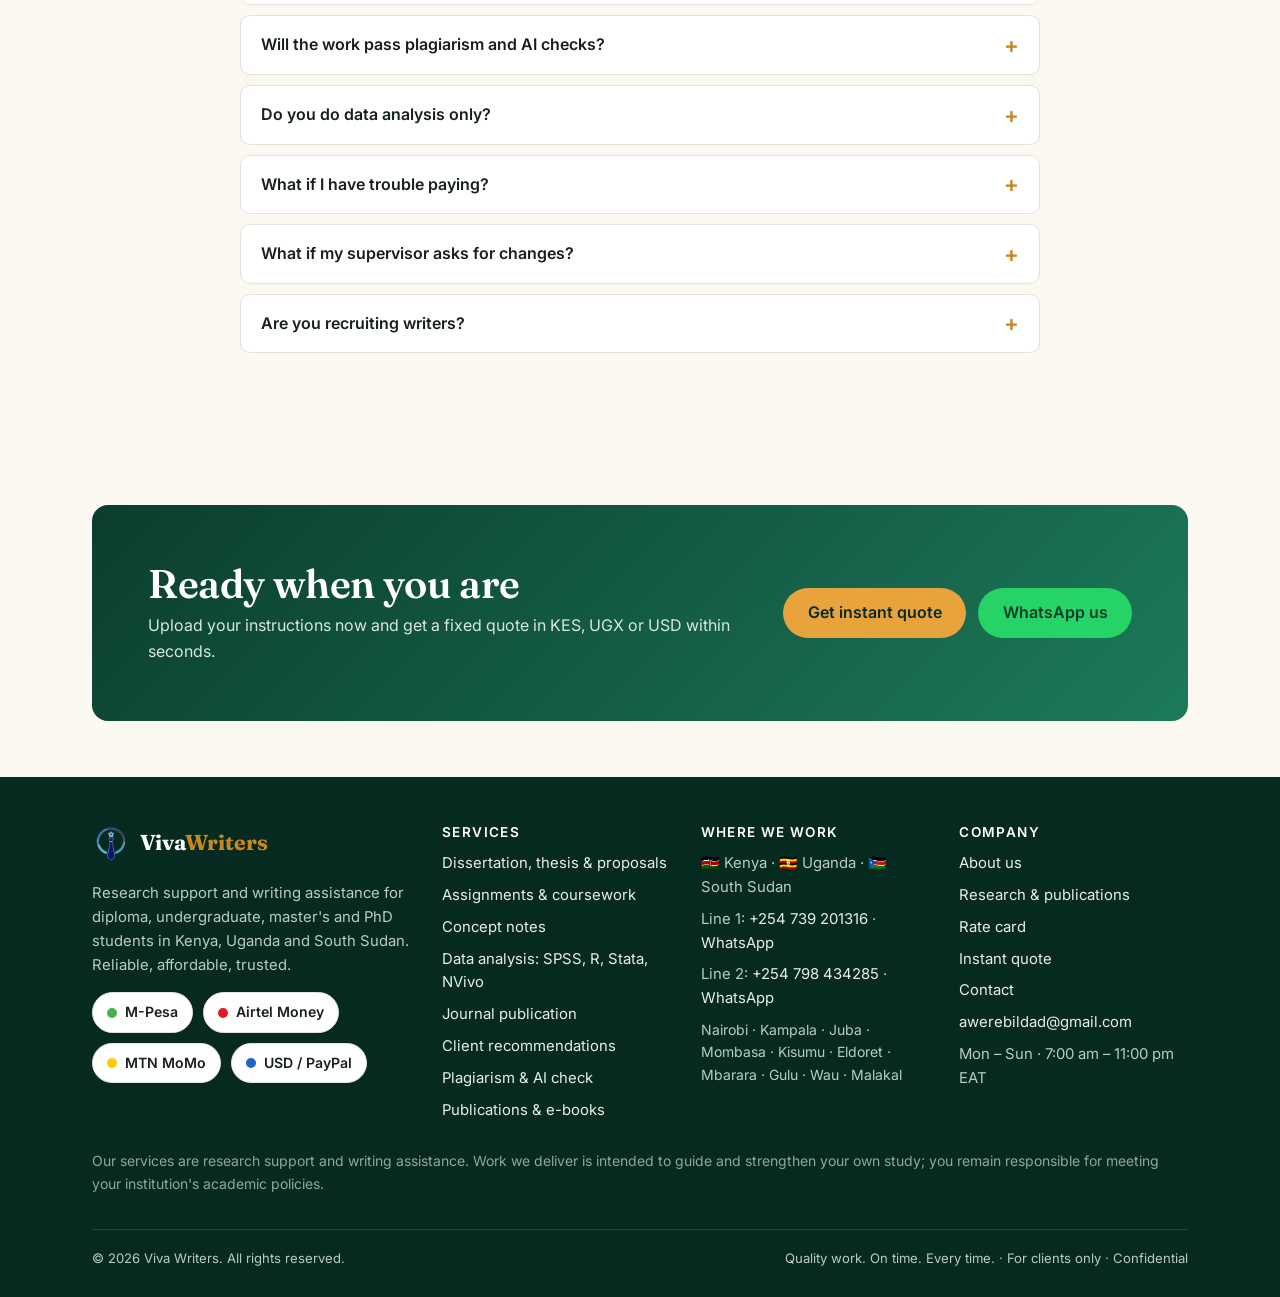
==== commit 501c9aa5: "Final: revert site palette to green/gold, keep the real logo Client decision: use the original fores" ====
--- a/index.html
+++ b/index.html
@@ -6,7 +6,7 @@
   <title>Viva Writers | Thesis, Dissertation & Research Support in Kenya, Uganda & South Sudan</title>
   <meta name="description" content="Dissertation and thesis chapters, research proposals, concept notes, assignments, SPSS, R, Stata and NVivo data analysis, journal publication and plagiarism checks. Fixed prices by academic level in KES, UGX or USD. Pay by M-Pesa or MTN MoMo.">
   <link rel="canonical" href="https://vivawriters.co.ke/">
-  <meta name="theme-color" content="#071335">
+  <meta name="theme-color" content="#0b3d2e">
   <meta property="og:type" content="website">
   <meta property="og:site_name" content="Viva Writers">
   <meta property="og:title" content="Viva Writers | Thesis, Dissertation & Research Support in Kenya, Uganda & South Sudan">
--- a/assets/css/style.css
+++ b/assets/css/style.css
@@ -1,31 +1,32 @@
 /* ==========================================================================
    Viva Writers – stylesheet
-   Mobile-first, lightweight, no framework. Colours: brand navy blue,
-   sky-blue accent (sampled from the Viva Writers logo), cream paper.
-   Fonts: Fraunces (display) + Inter (text).
+   Mobile-first, lightweight, no framework. Colours: deep forest green,
+   warm gold, cream paper (final choice — the logo mark keeps its own
+   navy/blue, independent of this site palette). Fonts: Fraunces
+   (display) + Inter (text).
    ========================================================================== */
 
 :root {
-  --green-900: #071335;
-  --green-800: #0b2177;
-  --green-700: #17399e;
-  --green-600: #2f6fe0;
-  --green-100: #e8edfb;
-  --gold-600: #0b6fb0;
-  --gold-500: #12a3e6;
-  --gold-100: #e3f4fd;
+  --green-900: #072a20;
+  --green-800: #0b3d2e;
+  --green-700: #135741;
+  --green-600: #1c7a5a;
+  --green-100: #e3f2ea;
+  --gold-600: #c9871f;
+  --gold-500: #e8a33d;
+  --gold-100: #fdf1dc;
   --cream: #fbf8f2;
   --paper: #ffffff;
-  --ink: #171c26;
-  --ink-soft: #4b5262;
-  --ink-mute: #7d8494;
-  --line: #e2e4ec;
+  --ink: #17201c;
+  --ink-soft: #4b5751;
+  --ink-mute: #7d877f;
+  --line: #e6e2d9;
   --wa: #25d366;
   --wa-dark: #128c7e;
   --radius: 16px;
   --radius-sm: 10px;
-  --shadow: 0 10px 30px rgba(7, 19, 53, .10);
-  --shadow-sm: 0 2px 10px rgba(7, 19, 53, .08);
+  --shadow: 0 10px 30px rgba(7, 42, 32, .10);
+  --shadow-sm: 0 2px 10px rgba(7, 42, 32, .08);
   --font-display: "Fraunces", Georgia, "Times New Roman", serif;
   --font-body: "Inter", system-ui, -apple-system, "Segoe UI", Roboto, sans-serif;
   --max: 1160px;
